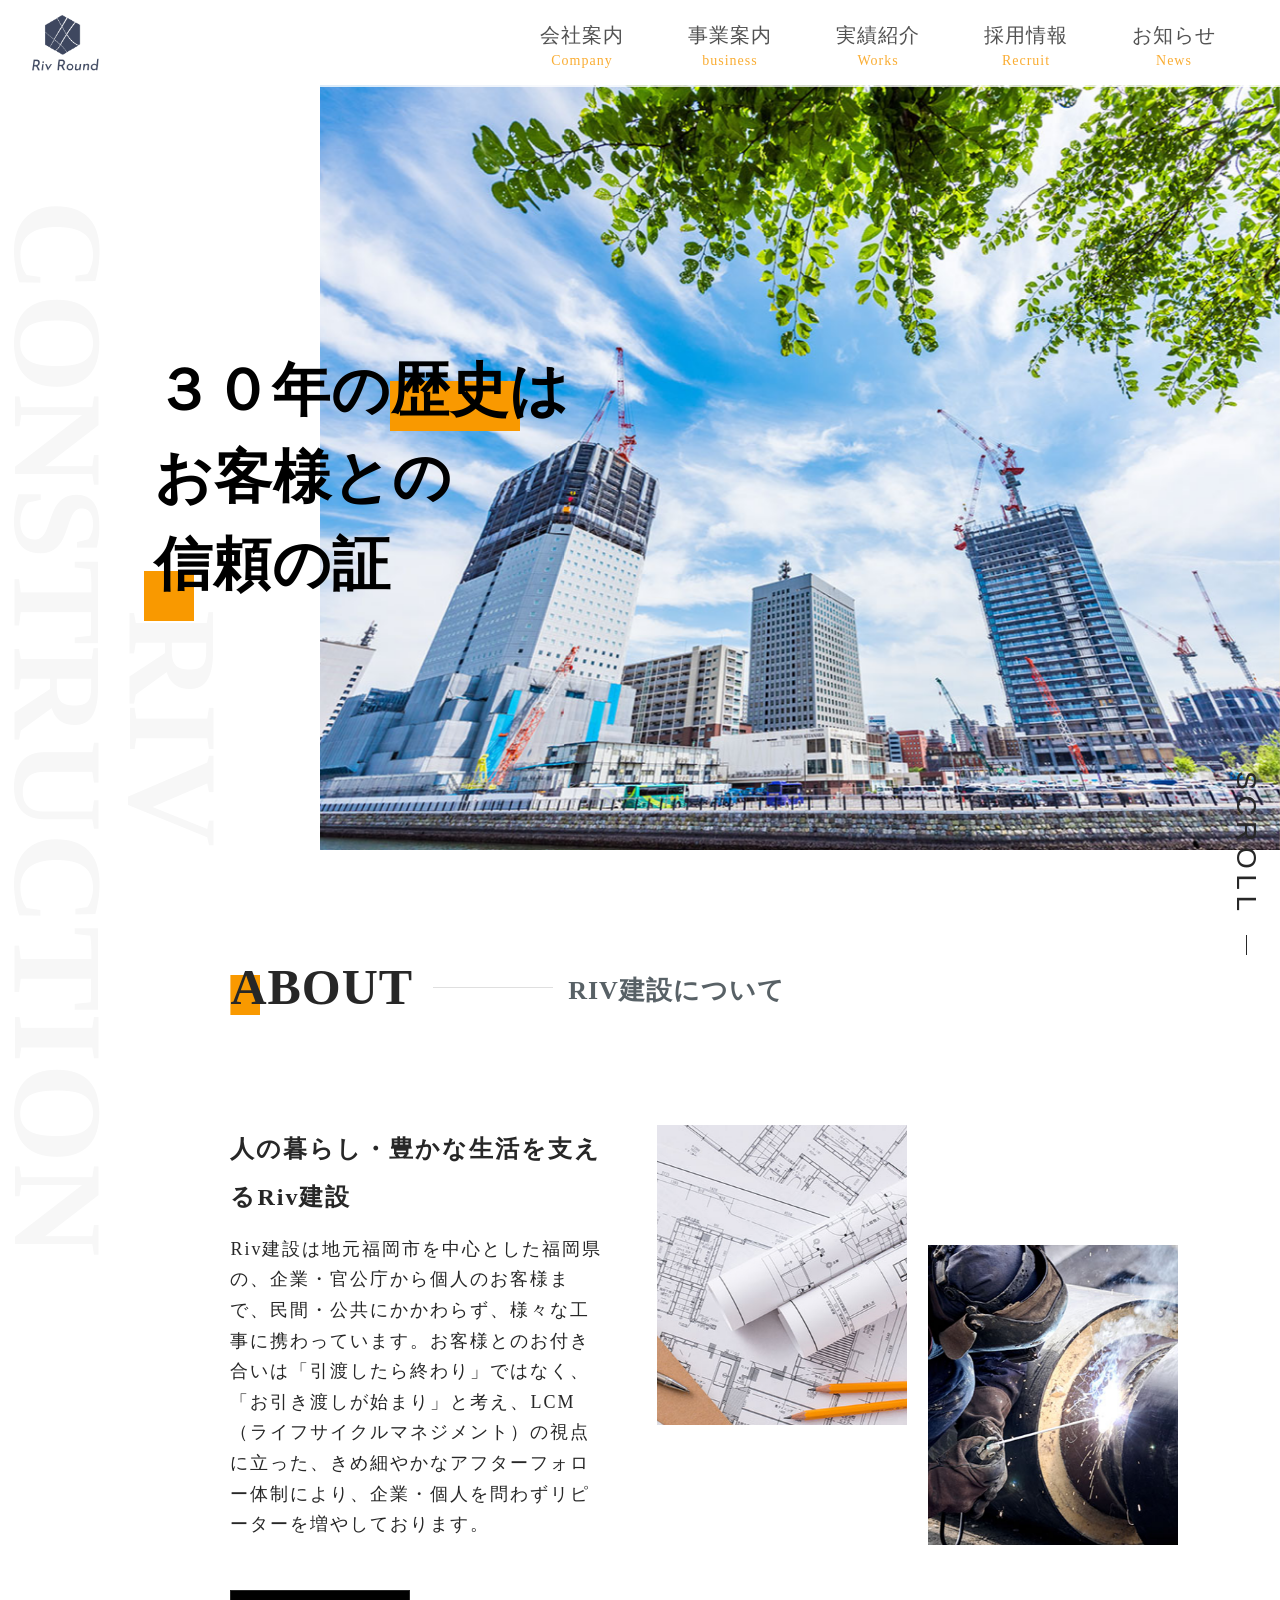
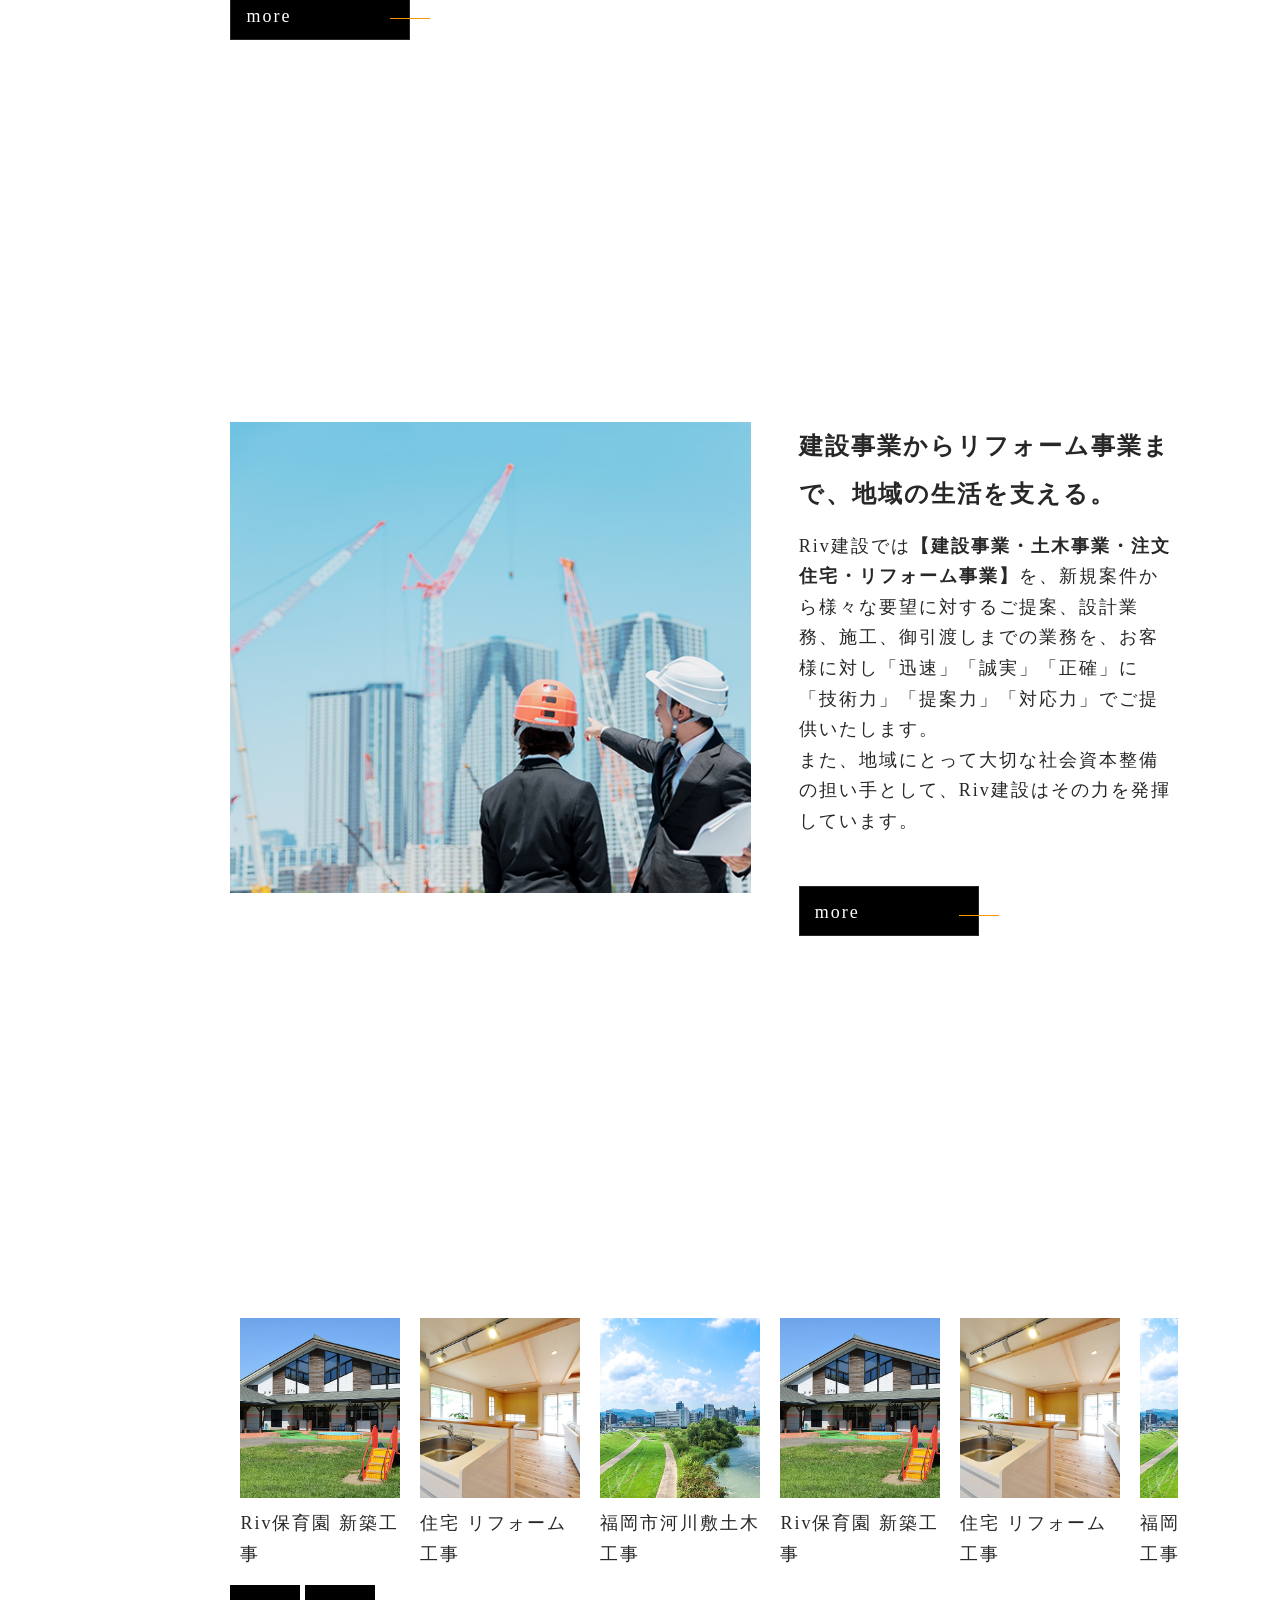
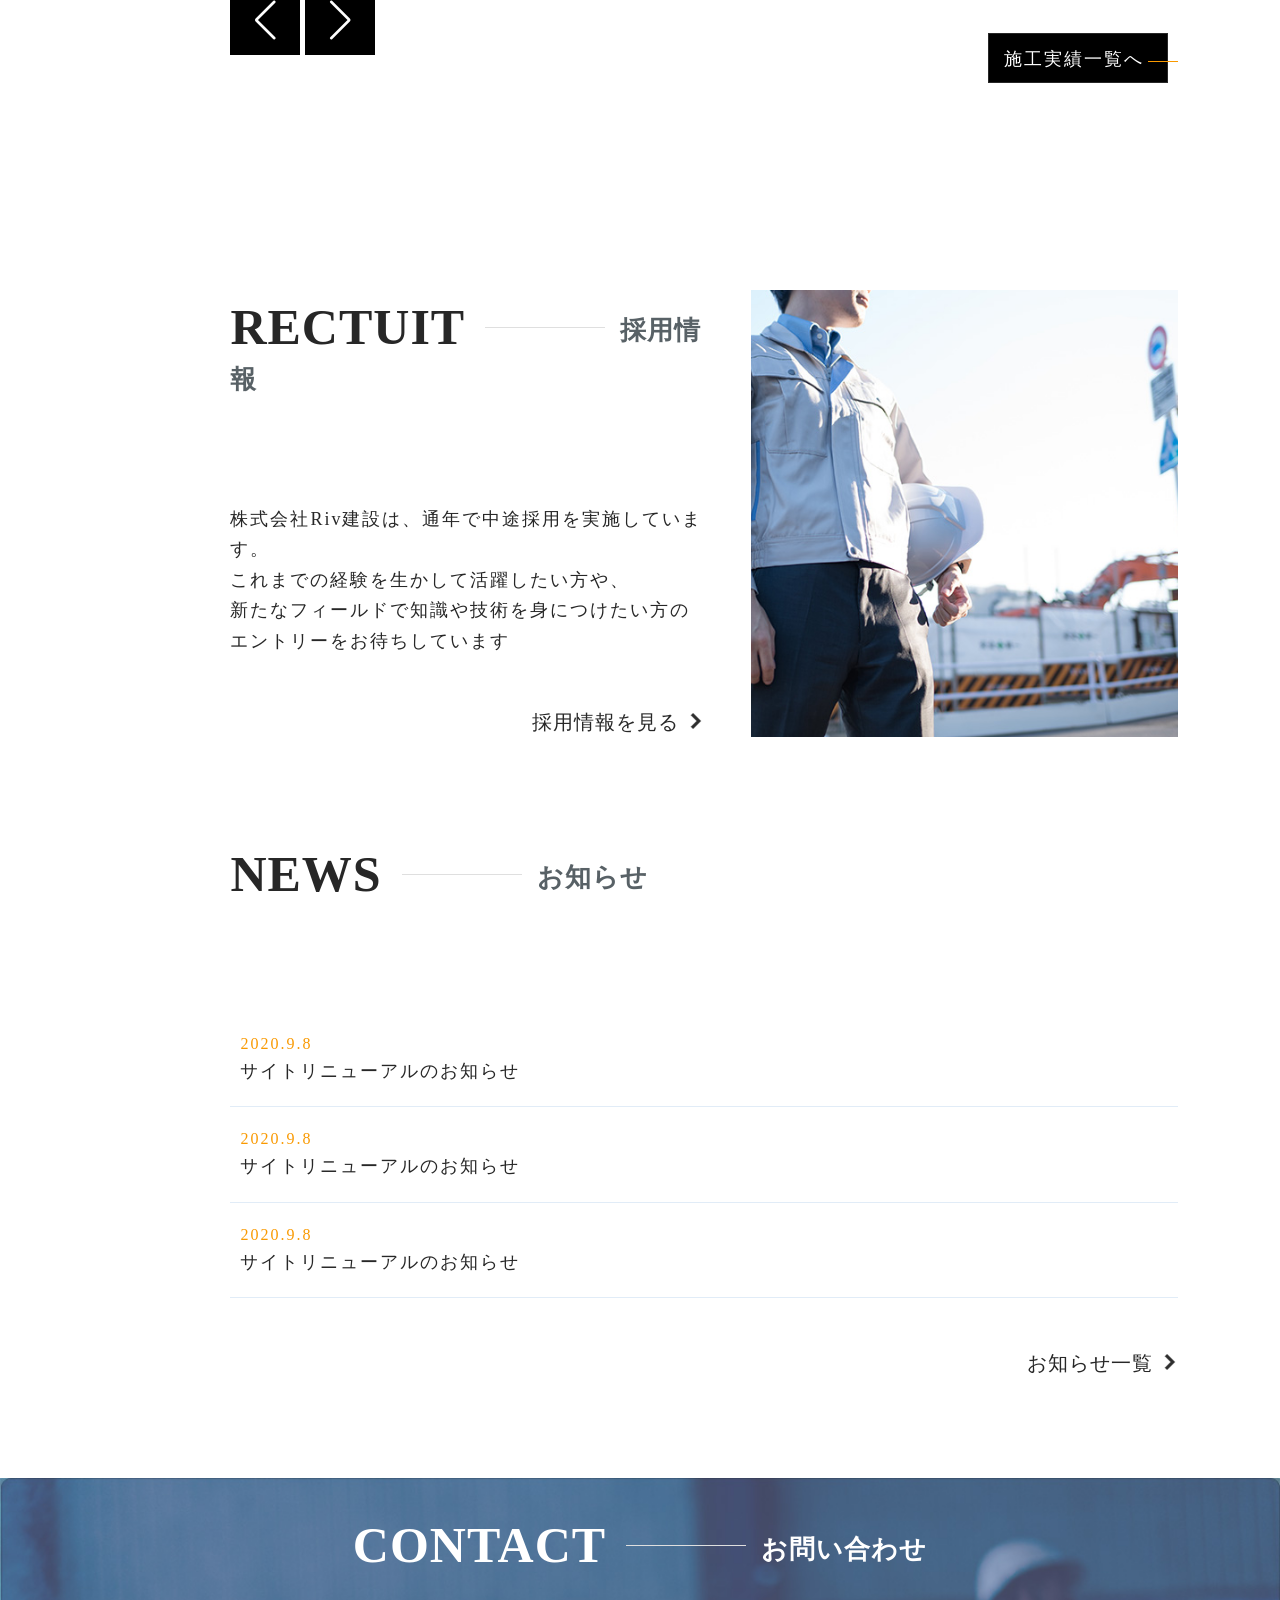
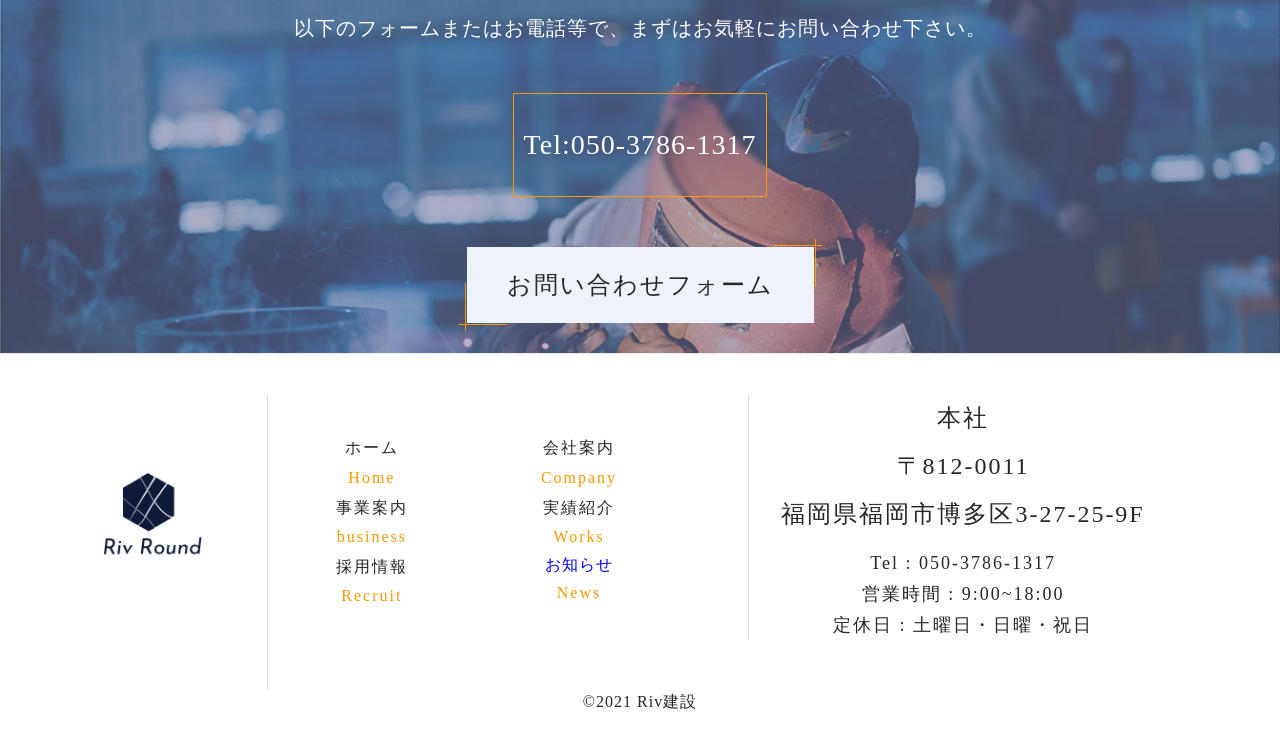
==== index.html @ b28f7945 "first commit" ====
<!DOCTYPE html>
<html lang="ja">

<head>
  <meta charset="UTF-8">
  <meta http-equiv="X-UA-Compatible" content="IE=edge">
  <meta name="viewport" content="width=device-width, initial-scale=1.0">
  <title>建設業テンプレート5 | ホーム</title>
  <link rel="stylesheet" href="styles/vendor/animsition.min.css">
  <link rel="stylesheet" href="/styles/vendor/logo-animation.min.css">
  <link rel="stylesheet" href="styles/vendor/bootstrap-reboot.css">
  <link rel="stylesheet" href="styles/vendor/swiper.min.css">
  <link rel="stylesheet" href="styles/style.css">

</head>

<body>
  <div class="superwrapper">
    <div class="svg-animation">
      <svg id="レイヤー_1" data-name="レイヤー 1" xmlns="http://www.w3.org/2000/svg" viewBox="0 0 380.06 99.83"
        width="380.05999755859375" height="99.83000183105469">
        <path class="cls-1 svg-elem-1"
          d="M146.45,384.68c4.32,1.33,8.57,2.9,12.75,4.65a65.91,65.91,0,0,1,8.17-7.14,44.33,44.33,0,0,1,7.92-4.7L158.75,368l-24,13.83A102.37,102.37,0,0,1,146.45,384.68Z"
          transform="translate(-115.52 -367.37)"></path>
        <path class="cls-1 svg-elem-2"
          d="M136.63,414.67q1.71.75,3.39,1.59c.3-.61.62-1.22.94-1.82a116.54,116.54,0,0,1,11.56-17.54c1.57-2,3.2-3.87,4.91-5.72a129.6,129.6,0,0,0-14.7-5.09,91.73,91.73,0,0,0-11.21-2.42L116,392.62v16.15A74.49,74.49,0,0,1,136.63,414.67Z"
          transform="translate(-115.52 -367.37)"></path>
        <path class="cls-1 svg-elem-3"
          d="M122.23,432a44.66,44.66,0,0,1,10.36,5.56c.27-1.47.59-2.93.95-4.38A77.21,77.21,0,0,1,139,418.39c-2-1-4.06-1.91-6.15-2.74A71,71,0,0,0,116,411.21v19.22A31,31,0,0,1,122.23,432Z"
          transform="translate(-115.52 -367.37)"></path>
        <path class="cls-1 svg-elem-4"
          d="M130.17,438.87a40.15,40.15,0,0,0-9.76-4.93,28.48,28.48,0,0,0-4.39-1.1V442l15.28,8.82a75.2,75.2,0,0,1,.84-10.5C131.49,439.79,130.84,439.32,130.17,438.87Z"
          transform="translate(-115.52 -367.37)"></path>
        <path class="cls-1 svg-elem-5"
          d="M173.07,395.9c2.05,1.08,4.08,2.21,6.1,3.37a66.2,66.2,0,0,1,10.93-10.63c.65-.49,1.32-1,2-1.43l-14.2-8.2a40,40,0,0,0-11,6.58,70.29,70.29,0,0,0-5.3,4.76C165.47,392.06,169.31,393.92,173.07,395.9Z"
          transform="translate(-115.52 -367.37)"></path>
        <path class="cls-1 svg-elem-6"
          d="M159.32,428.62c.46.36.91.73,1.36,1.1.73-1.73,1.51-3.44,2.32-5.13a127.84,127.84,0,0,1,11.62-19.45q1.45-2,3-4-4.41-2.53-9-4.83-4.38-2.2-8.9-4.15a98.28,98.28,0,0,0-7,8.26,114.24,114.24,0,0,0-10.66,16.91A111.56,111.56,0,0,1,159.32,428.62Z"
          transform="translate(-115.52 -367.37)"></path>
        <path class="cls-1 svg-elem-7"
          d="M144.81,455.43A38.22,38.22,0,0,0,134.31,442a70.31,70.31,0,0,0-.62,10.15l12.48,7.21A23.44,23.44,0,0,0,144.81,455.43Z"
          transform="translate(-115.52 -367.37)"></path>
        <path class="cls-1 svg-elem-8"
          d="M155.15,428.43a108,108,0,0,0-14.07-9,76,76,0,0,0-5.91,17.34c-.16.8-.31,1.61-.44,2.41a49,49,0,0,1,6.86,6.72c3.52,4.23,6.57,9.47,7.33,15l5.92,3.42c-.24-1.94-.39-3.9-.44-5.85a61.45,61.45,0,0,1,1.32-14.12,82,82,0,0,1,3.47-10.92c.18-.49.37-1,.55-1.45Q157.49,430.19,155.15,428.43Z"
          transform="translate(-115.52 -367.37)"></path>
        <path class="cls-1 svg-elem-9"
          d="M173.09,444.66a68.79,68.79,0,0,0-7.89-7.94c-1.15-1.05-2.33-2.07-3.52-3.07-.28.74-.54,1.48-.79,2.23-.62,1.86-1.4,3.65-1.95,5.53a51.23,51.23,0,0,0-1.42,6.36,58.27,58.27,0,0,0-.56,13.9c.11,1.41.29,2.82.53,4.22l1.26.74,21-12.12A81.62,81.62,0,0,0,173.09,444.66Z"
          transform="translate(-115.52 -367.37)"></path>
        <path class="cls-1 svg-elem-10"
          d="M194,411.72c-4.62-3.33-9.41-6.45-14.32-9.35-1.71,2.14-3.33,4.35-4.88,6.61-2.15,3.13-4.16,6.37-6,9.68-1.7,3-3.33,6.16-4.7,9.17-.53,1.15-1,2.31-1.51,3.47q3.54,3,6.89,6.13c1.42,1.35,2.89,2.68,4.17,4.16,1,1.13,1.89,2.31,2.77,3.52,1.92,2.63,3.71,5.38,5.37,8.21L201.48,442V417.38Q197.84,414.46,194,411.72Z"
          transform="translate(-115.52 -367.37)"></path>
        <path class="cls-1 svg-elem-11"
          d="M198.25,411.84c1.09.82,2.16,1.65,3.23,2.49V392.62l-7.06-4.08a43.45,43.45,0,0,0-5,3.7,70,70,0,0,0-8.17,8.26A185.87,185.87,0,0,1,198.25,411.84Z"
          transform="translate(-115.52 -367.37)"></path>
        <path class="cls-2 svg-elem-12"
          d="M251.48,419.25a13.64,13.64,0,0,1-6,5.1l8.7,17.46H247.4l-8.22-16a12.65,12.65,0,0,1-1.44.06h-6.36l-2,16h-5.82l5.34-43.38h11.52q6.24,0,10,3a10.18,10.18,0,0,1,3.78,8.46q0,.66-.12,2A17.25,17.25,0,0,1,251.48,419.25Zm-13.14,1a10.1,10.1,0,0,0,5.73-1.47,8.62,8.62,0,0,0,3.15-3.57,9.78,9.78,0,0,0,1-4.08,7.33,7.33,0,0,0-1.83-5q-1.83-2.1-5.61-2.1H234l-2,16.2Z"
          transform="translate(-115.52 -367.37)"></path>
        <path class="cls-2 svg-elem-13"
          d="M270.56,417l-3.06,24.84h-5.64L264.92,417Zm-4.17-10.59a3.38,3.38,0,0,1,2.49-1,3.63,3.63,0,0,1,2.25.75,2.45,2.45,0,0,1,1,2.07,3.25,3.25,0,0,1-1,2.43,3.48,3.48,0,0,1-2.52,1,3.75,3.75,0,0,1-2.25-.81,2.51,2.51,0,0,1-.93-2.07A3.23,3.23,0,0,1,266.39,406.38Z"
          transform="translate(-115.52 -367.37)"></path>
        <path class="cls-2 svg-elem-14" d="M303.74,417l-16.38,25.56h-.24L276.38,417H283l5.58,15.72L297.5,417Z"
          transform="translate(-115.52 -367.37)"></path>
        <path class="cls-2 svg-elem-15"
          d="M354.08,419.25a13.64,13.64,0,0,1-6,5.1l8.7,17.46H350l-8.22-16a12.65,12.65,0,0,1-1.44.06H334l-2,16h-5.82l5.34-43.38H343q6.24,0,10,3a10.18,10.18,0,0,1,3.78,8.46q0,.66-.12,2A17.25,17.25,0,0,1,354.08,419.25Zm-13.14,1a10.1,10.1,0,0,0,5.73-1.47,8.62,8.62,0,0,0,3.15-3.57,9.78,9.78,0,0,0,1-4.08,7.33,7.33,0,0,0-1.83-5q-1.83-2.1-5.61-2.1h-6.72l-2,16.2Z"
          transform="translate(-115.52 -367.37)"></path>
        <path class="cls-2 svg-elem-16"
          d="M370.7,441a12.08,12.08,0,0,1-5-4.2,11.41,11.41,0,0,1-1.92-6.63,15.76,15.76,0,0,1,1.5-6.63,12.79,12.79,0,0,1,4.74-5.4A14.56,14.56,0,0,1,378.2,416a14.4,14.4,0,0,1,6.42,1.47,12,12,0,0,1,4.83,4.26,11.49,11.49,0,0,1,1.83,6.45,16.07,16.07,0,0,1-1.41,6.39,13.17,13.17,0,0,1-4.62,5.55,13.92,13.92,0,0,1-8.25,2.28A14.9,14.9,0,0,1,370.7,441Zm11.19-4.68a8.5,8.5,0,0,0,2.79-3.51,10.86,10.86,0,0,0,.9-4.32,8,8,0,0,0-1.14-4.41,7,7,0,0,0-2.91-2.61,8.26,8.26,0,0,0-3.57-.84,7.66,7.66,0,0,0-4.71,1.41,8.69,8.69,0,0,0-2.82,3.54,10.77,10.77,0,0,0-.93,4.35,7.88,7.88,0,0,0,1.11,4.32,7.08,7.08,0,0,0,2.88,2.61,8.27,8.27,0,0,0,3.69.87A7.66,7.66,0,0,0,381.89,436.32Z"
          transform="translate(-115.52 -367.37)"></path>
        <path class="cls-2 svg-elem-17"
          d="M423.44,417l-3.06,24.84h-5.1l.24-4.62a12,12,0,0,1-4.41,4.05,12.34,12.34,0,0,1-6,1.53A7.34,7.34,0,0,1,400,441a6.05,6.05,0,0,1-1.95-4.71,5,5,0,0,1,.06-.9L400.28,417h5.64l-2,16.5a4.31,4.31,0,0,0,.81,3.24,4,4,0,0,0,3.15,1.26,7,7,0,0,0,3.9-1.23,9.76,9.76,0,0,0,3.09-3.39,12.42,12.42,0,0,0,1.53-4.8L417.8,417Z"
          transform="translate(-115.52 -367.37)"></path>
        <path class="cls-2 svg-elem-18"
          d="M453.89,417.81a6.06,6.06,0,0,1,2,4.74,5,5,0,0,1-.06.9l-2.22,18.36H448l2-16.44a3.82,3.82,0,0,0-4.26-4.56,7.55,7.55,0,0,0-5.73,2.64,11.63,11.63,0,0,0-2.91,6.72l-1.44,11.64H430.1l3-24.84h5l-.06,4.14a12.57,12.57,0,0,1,4.44-3.72,13,13,0,0,1,6-1.38A7.75,7.75,0,0,1,453.89,417.81Z"
          transform="translate(-115.52 -367.37)"></path>
        <path class="cls-2 svg-elem-19"
          d="M495,395.31l-5.76,46.5h-5.58l.42-3.72q-4.26,4.26-9.18,4.26a12.26,12.26,0,0,1-6.27-1.62,11.8,11.8,0,0,1-4.38-4.38,11.93,11.93,0,0,1-1.59-6.06,14.52,14.52,0,0,1,1.77-7A13.95,13.95,0,0,1,477,416a12.41,12.41,0,0,1,5.4,1.17,10.81,10.81,0,0,1,4,3.09l3.06-24.9Zm-9.48,31.38a6.71,6.71,0,0,0-2.58-4.53,8.48,8.48,0,0,0-5.46-1.77,8.9,8.9,0,0,0-6.48,2.52,8.74,8.74,0,0,0-2.58,6.54,7.88,7.88,0,0,0,2.28,5.82,8,8,0,0,0,5.94,2.28,8.3,8.3,0,0,0,5-1.68,9.45,9.45,0,0,0,3.3-4.44Z"
          transform="translate(-115.52 -367.37)"></path>
      </svg>
    </div>
    <!-- /.svg-animation -->
    <div class="pageBg">
      <span class="lines">
        <span class="line-t"></span>
        <span class="line-r"></span>
        <span class="line-l"></span>
        <span class="line-b"></span>
      </span>
      <span class="txt">Riv<br>Construction</span>
    </div>
    <!-- /.pageBg -->
    <header id="header" class="p-header">
      <div class="mobile-container">
        <div class=" logo__img">
          <a href="/">
            <div class="logo"></div>
          </a>
        </div>
        <div class="mobile-button">
          <button class="mobile-menu__btn">
            <span></span>
            <span></span>
            <span></span>
          </button>
        </div>
      </div>
      <!-- /.mobile-container -->
      <div class="pc-container">
        <div class=" logo__img">
          <a class="animsition-link" href="/">
            <div class="logo-pc logo"></div>
          </a>
        </div>
        <nav class="pc-nav">
          <ul class="pc-nav-list">
            <li class="pc-nav-item">
              <a class="pc-nav-link animsition-link" href="/company/company.html"><span>会社案内</span>
                <small>Company</small></a>
            </li>
            <li class="pc-nav-item">
              <a class="pc-nav-link animsition-link"
                href="/business/business.html"><span>事業案内</span><small>business</small></a>
            </li>
            <li class="pc-nav-item">
              <a class="pc-nav-link animsition-link" href="/works/works.html"><span>実績紹介</span><small>Works</small></a>
            </li>
            <li class="pc-nav-item">
              <a class="pc-nav-link animsition-link"
                href="/recruit/recruit.html"><span>採用情報</span><small>Recruit</small></a>
            </li>
            <li class="pc-nav-item">
              <a class="pc-nav-link animsition-link" href="/news/news.html"><span>お知らせ</span><small>News</small></a>
            </li>
          </ul>
        </nav>
      </div>
      <!-- /.pc-container -->
      <!-- <div class="reserve-btn-js">
        <div class="reserve-btn-js__inner">
          <div class="reserve-btn-js__01">
            <span>お</span>
            <span>問</span>
            <span>合</span>
            <span>せ</span>
          </div>
          <div class="reserve-btn-js__02 js-left">
            <div class="tel">
              <a href="tel:092-686-7954">電話で<br>お問い合わせ</a>
            </div>
            <div class="net">
              <a href="#">フォームで<br>お問い合わせ</a>
            </div>
          </div>
        </div>
      </div> -->
      <!-- /.reserve-btn -->
    </header>
    <!-- /.header -->
    <main id="main-contents">
      <section class="top-view">
        <div class="hero">
          <div class="swiper-container">
            <div class="swiper-wrapper">
              <div id="slider1" class="swiper-slide">
                <img class="hero-img view-sp" src="/images/home/top-view_4@sp.jpg" />
                <img class="hero-img view-pc" src="/images/home/top-view_4@pc.jpg" />
              </div>
              <div id="slider2" class="swiper-slide">
                <img class="hero-img view-sp" src="/images/home/top-view_5@sp.jpg" />
                <img class="hero-img view-pc" src="/images/home/top-view_5@pc.jpg" />
              </div>
              <div id="slider2" class="swiper-slide">
                <img class="hero-img view-sp" src="/images/home/top-view_2@sp.jpg" />
                <img class="hero-img view-pc" src="/images/home/top-view_2@pc.jpg" />
              </div>
            </div>
          </div>
          <div class="hero__text">
            <h2>３０年の歴史は<br>お客様との<br>信頼の証</h2>
          </div>
          <div class="scrolldown">
            <span>scroll</span>
          </div>
        </div>
      </section>
      <!-- /.top-view -->
      <section class="p-about">
        <div class="c-container">
          <h2 class="p-title clip-js left">
            <span class="en">about</span>
            <span class="ja">Riv建設について</span>
          </h2>
          <div class="p-about__container">
            <div class="p-about__img">
              <ul>
                <li><img class="parallax-img" src="/images/home/img_4.jpg" alt=""></li>
                <li><img class="parallax-img" src="/images/home/img_5.jpg" alt=""></li>
              </ul>
            </div>
            <div class="p-about__txt appear up">
              <div class="p-about__desc item">
                <h3 class="c-txt-md">人の暮らし・豊かな生活を支えるRiv建設</h3>
                <p class="c-txt-sm">
                  Riv建設は地元福岡市を中心とした福岡県の、企業・官公庁から個人のお客様まで、民間・公共にかかわらず、様々な工事に携わっています。お客様とのお付き合いは「引渡したら終わり」ではなく、「お引き渡しが始まり」と考え、LCM（ライフサイクルマネジメント）の視点に立った、きめ細やかなアフターフォロー体制により、企業・個人を問わずリピーターを増やしております。
                </p>
              </div>
              <div class="more-btn item">
                <a href="/about/about.html" class="more-btn__link slide-bg animsition-link">
                  <span class="c-txt-sm">more</span>
                  <span class="bg"></span></a>
              </div>
            </div>
          </div>
        </div>
      </section>
      <!-- /.p-about -->
      <section class="p-services">
        <div class="c-container">
          <h2 class="p-title clip-js left">
            <span class="en">services</span>
            <span class="ja">事業案内</span>
          </h2>
          <div class="p-services__wrap">
            <div class="p-services__img cover-slide">
              <img class="img-zoom" src="/images/home/img_1.jpg" alt="">
            </div>
            <div class="p-services__txt appear up">
              <div class="p-services__desc item">
                <h3 class="c-txt-md">建設事業からリフォーム事業まで、地域の生活を支える。</h3>
                <p class="c-txt-sm">
                  Riv建設では<strong>【建設事業・土木事業・注文住宅・リフォーム事業】</strong>を、新規案件から様々な要望に対するご提案、設計業務、施工、御引渡しまでの業務を、お客様に対し「迅速」「誠実」「正確」に「技術力」「提案力」「対応力」でご提供いたします。<br>
                  また、地域にとって大切な社会資本整備の担い手として、Riv建設はその力を発揮しています。
                </p>
              </div>
              <div class="more-btn">
                <a href="/business/business.html" class="more-btn__link slide-bg animsition-link">
                  <span class="c-txt-sm">more</span>
                  <span class="bg"></span></a>
              </div>
            </div>
          </div>
        </div>
      </section>
      <!-- /.p-services -->
      <section class="p-works">
        <div class="c-container">
          <h2 class="p-title clip-js left">
            <span class="en">works</span>
            <span class="ja">施工実績</span>
          </h2>
          <div class="hero">
            <div class="swiper-container2">
              <div class="swiper-wrapper">
                <div id="slider1" class="swiper-slide">
                  <img class="works-img" src="/images/home/nursery_2.jpg" />
                  <p class="c-txt-sm">Riv保育園 新築工事</p>
                </div>
                <div id="slider2" class="swiper-slide">
                  <img class="works-img" src="/images/home/remodeling_3.jpg" />
                  <p class="c-txt-sm">住宅 リフォーム工事</p>
                </div>
                <div id="slider2" class="swiper-slide">
                  <img class="works-img" src="/images/home/riverbed_2.jpg" />
                  <p class="c-txt-sm">福岡市河川敷土木工事</p>
                </div>
                <div id="slider1" class="swiper-slide">
                  <img class="works-img" src="/images/home/nursery_2.jpg" />
                  <p class="c-txt-sm">Riv保育園 新築工事</p>
                </div>
                <div id="slider2" class="swiper-slide">
                  <img class="works-img" src="/images/home/remodeling_3.jpg" />
                  <p class="c-txt-sm">住宅 リフォーム工事</p>
                </div>
                <div id="slider2" class="swiper-slide">
                  <img class="works-img" src="/images/home/riverbed_2.jpg" />
                  <p class="c-txt-sm">福岡市河川敷土木工事</p>
                </div>
              </div>
              <!-- If we need pagination -->
              <div class="swiper-button-prev"></div>
              <div class="swiper-button-next"></div>
            </div>
            <div class="more-btn">
              <a href="/works/works.html" class="more-btn__link slide-bg animsition-link">
                <span class="c-txt-sm">施工実績一覧へ</span>
                <span class="bg"></span></a>
            </div>
          </div>
        </div>
      </section>
      <!-- /.p-works -->
      <section class="p-recruit">
        <div class="c-container appear up">
          <div class="p-recruit__wrap">
            <div class="p-recruit__txt">
              <h2 class="p-title clip-js left">
                <span class="en">rectuit</span>
                <span class="ja">採用情報</span>
              </h2>
              <div class="p-recruit__desc item">
                <p class="c-txt-sm">
                  株式会社Riv建設は、通年で中途採用を実施しています。<br>これまでの経験を生かして活躍したい方や、<br>新たなフィールドで知識や技術を身につけたい方のエントリーをお待ちしています
                </p>
              </div>
              <div class="readmore item">
                <a class="animsition-link" href="/recruit/recruit.html">
                  <span>採用情報を見る</span></a>
              </div>
            </div>
            <div class="p-recruit__img cover-slide">
              <img class="img-zoom" src="/images/home/img_2.jpg" alt="">
            </div>
          </div>
        </div>
      </section>
      <!-- /.p-recruit -->
      <section class="p-news">
        <div class="c-container appear up">
          <h2 class="p-title clip-js left">
            <span class="en">news</span>
            <span class="ja">お知らせ</span>
          </h2>
          <ul class="p-news__list item">
            <li class="p-news__item">
              <a class="animsition-link" href="/news/news-single.html">
                <span class="p-news__date">2020.9.8</span>
                <p class="p-news__content">サイトリニューアルのお知らせ</p>
              </a>
            </li>
            <li class="p-news__item">
              <a class="animsition-link" href="/news/news-single.html">
                <span class="p-news__date">2020.9.8</span>
                <p class="p-news__content">サイトリニューアルのお知らせ</p>
              </a>
            </li>
            <li class="p-news__item">
              <a class="animsition-link" href="/news/news-single.html">
                <span class="p-news__date">2020.9.8</span>
                <p class="p-news__content">サイトリニューアルのお知らせ</p>
              </a>
            </li>
          </ul>
          <div class="readmore item">
            <a class="animsition-link" href="/news/news.html">
              <span>お知らせ一覧</span></a>
          </div>
        </div>
      </section>
      <!-- /.p-news -->
      <section class="p-contact">
        <div class="p-contact__wrap appear up">
          <h2 class="p-title clip-js left">
            <span class="en">CONTACT</span>
            <span class="ja">お問い合わせ</span>
          </h2>
          <div class="p-contact__desc item">
            以下のフォームまたはお電話等で、<br>まずはお気軽にお問い合わせ下さい。
          </div>
          <div class="p-contact__tel item">
            <a href="tel:050-3786-1317">Tel:050-3786-1317</a>
          </div>
          <div class="p-contact__form item">
            <a class="link-btn" href="/contact/contact.html">
              <span class="c-txt-md">お問い合わせフォーム</span></a>
          </div>
        </div>
      </section>
      <!-- /.p-contact -->
    </main>
    <!-- /#main-contents -->
    <footer class="p-footer">
      <div class="c-container">
        <div class="p-footer__wrap">
          <div class="p-footer__logo">
            <img src="/images/common/riv_logo_02.png" alt="">
          </div>
          <div class="p-footer__nav">
            <ul>
              <li>
                <a class="animsition-link" href="/"><span class="c-txt-sm">ホーム</span>
                  <span class="c-txt-xs">Home</span></a>
              </li>
              <li>
                <a class="animsition-link" href="/company/company.html"><span class="c-txt-sm">会社案内</span>
                  <span class="c-txt-xs">Company</span></a>
              </li>
              <li>
                <a class="animsition-link" href="/business/business.html"><span class="c-txt-sm">事業案内</span>
                  <span class="c-txt-xs">business</span></a>
              </li>
              <li>
                <a class="animsition-link" href="/works/works.html"><span class="c-txt-sm">実績紹介</span>
                  <span class="c-txt-xs">Works</span></a>
              </li>
              <li>
                <a class="animsition-link" href="/recruit/recruit.html"><span class="c-txt-sm">採用情報</span>
                  <span class="c-txt-xs">Recruit</span></a>
              </li>
              <li>
                <a href="/news/news.html"><span class="animsition-link ac-txt-sm">お知らせ</span>
                  <span class="c-txt-xs">News</span></a>
              </li>
            </ul>
          </div>
          <div class="p-footer__address">
            <div class="address">
              <p class="c-txt-md">本社</p>
              <span class="c-txt-md">〒812-0011<br>福岡県福岡市博多区3-27-25-9F</span>
            </div>
            <div class="info">
              <a href="tel:050-3786-1317"><span class="c-txt-sm">Tel : 050-3786-1317</span></a>
            </div>
            <div class="info"><span class="c-txt-sm">営業時間 : 9:00~18:00</span>
            </div>
            <div class="info"><span class="c-txt-sm">定休日 : 土曜日・日曜・祝日</span>
            </div>
          </div>
        </div>
        <div class="copyright">&copy;2021 Riv建設</div>
      </div>
    </footer>
    <!-- /.footer -->
    <div class="mobile-menu">
      <nav class="mobile-menu__nav">
        <ul class="mobile-menu__list">
          <li class="mobile-menu__item"><a class="animsition-link" href="/">ホーム</a></li>
          <li class="mobile-menu__item"><a class="animsition-link" href="/company/company.html">会社案内</a></li>
          <li class="mobile-menu__item"><a class="animsition-link" href="/business/business.html">事業案内</a></li>
          <li class="mobile-menu__item"><a class="animsition-link" href="/works/works.html">実績紹介</a></li>
          <li class="mobile-menu__item"><a class="animsition-link" href="/news/news.html">お知らせ</a></li>
          <li class="mobile-menu__item"><a class="animsition-link" href="/recruit/recruit.html">採用情報</a></li>
        </ul>
        <div class="contact-btn">
          <ul class="contact-btn-list">
            <li class="contact-btn-item">
              <a href="tel:05031599527">
                <span class="tel">お問い合わせ</span>
              </a>
            </li>
            <li class="contact-btn-item">
              <a href="mailto:info@riv-round.com">
                <span class="mail">お問い合わせ</span>
              </a>
            </li>
            <li class="contact-btn-item">
              <a href="https://www.instagram.com/?hl=ja" target="_blank">
                <span class="insta">インスタグラム</span>
              </a>
            </li>
        </div>
        </ul>
      </nav>
    </div>
    <!-- /.mobile-menu -->
  </div>
  <script src="https://code.jquery.com/jquery-3.6.0.min.js"
    integrity="sha256-/xUj+3OJU5yExlq6GSYGSHk7tPXikynS7ogEvDej/m4=" crossorigin="anonymous"></script>
  <!-- <script src="/scripts/vensdor/pace.js"></script> -->
  <script src="/scripts/vendor/animsition.min.js"></script>
  <script src="/scripts/libs/page.js"></script>
  <script src="/scripts/vendor/swiper.min.js"></script>
  <script src="/scripts/libs/hero-slider.js"></script>
  <script src="/scripts/vendor/simpleParallax.min.js"></script>
  <script src="/scripts/libs/parallax.js"></script>
  <script src="/scripts/libs/text-animation.js"></script>
  <script src="/scripts/libs/mobile-menu.js"></script>
  <script src="/scripts/libs/scroll.js"></script>
  <script src="/scripts/main.js"></script>
</body>

</html>
---- styles/vendor/logo-animation.min.css ----
/***************************************************
 * Generated by SVG Artista on 7/12/2021, 10:48:00 AM
 * MIT license (https://opensource.org/licenses/MIT)
 * W. https://svgartista.net
 **************************************************/

 @-webkit-keyframes animate-svg-stroke-1{0%{stroke-dashoffset:94.48355102539062px;stroke-dasharray:94.48355102539062px}100%{stroke-dashoffset:0;stroke-dasharray:94.48355102539062px}}@keyframes animate-svg-stroke-1{0%{stroke-dashoffset:94.48355102539062px;stroke-dasharray:94.48355102539062px}100%{stroke-dashoffset:0;stroke-dasharray:94.48355102539062px}}@-webkit-keyframes animate-svg-fill-1{0%{fill:transparent}100%{fill:rgb(45,41,67)}}@keyframes animate-svg-fill-1{0%{fill:transparent}100%{fill:rgb(45,41,67)}}.svg-elem-1{-webkit-animation:animate-svg-stroke-1 0.7s ease-out 0s both,animate-svg-fill-1 0.7s cubic-bezier(0.47,0,0.745,0.715) 0.8s both;animation:animate-svg-stroke-1 0.7s ease-out 0s both,animate-svg-fill-1 0.7s cubic-bezier(0.47,0,0.745,0.715) 0.8s both}@-webkit-keyframes animate-svg-stroke-2{0%{stroke-dashoffset:119.00822448730469px;stroke-dasharray:119.00822448730469px}100%{stroke-dashoffset:0;stroke-dasharray:119.00822448730469px}}@keyframes animate-svg-stroke-2{0%{stroke-dashoffset:119.00822448730469px;stroke-dasharray:119.00822448730469px}100%{stroke-dashoffset:0;stroke-dasharray:119.00822448730469px}}@-webkit-keyframes animate-svg-fill-2{0%{fill:transparent}100%{fill:rgb(45,41,67)}}@keyframes animate-svg-fill-2{0%{fill:transparent}100%{fill:rgb(45,41,67)}}.svg-elem-2{-webkit-animation:animate-svg-stroke-2 0.7s ease-out 0.12s both,animate-svg-fill-2 0.7s cubic-bezier(0.47,0,0.745,0.715) 0.9s both;animation:animate-svg-stroke-2 0.7s ease-out 0.12s both,animate-svg-fill-2 0.7s cubic-bezier(0.47,0,0.745,0.715) 0.9s both}@-webkit-keyframes animate-svg-stroke-3{0%{stroke-dashoffset:83.92809295654297px;stroke-dasharray:83.92809295654297px}100%{stroke-dashoffset:0;stroke-dasharray:83.92809295654297px}}@keyframes animate-svg-stroke-3{0%{stroke-dashoffset:83.92809295654297px;stroke-dasharray:83.92809295654297px}100%{stroke-dashoffset:0;stroke-dasharray:83.92809295654297px}}@-webkit-keyframes animate-svg-fill-3{0%{fill:transparent}100%{fill:rgb(45,41,67)}}@keyframes animate-svg-fill-3{0%{fill:transparent}100%{fill:rgb(45,41,67)}}.svg-elem-3{-webkit-animation:animate-svg-stroke-3 0.7s ease-out 0.24s both,animate-svg-fill-3 0.7s cubic-bezier(0.47,0,0.745,0.715) 1s both;animation:animate-svg-stroke-3 0.7s ease-out 0.24s both,animate-svg-fill-3 0.7s cubic-bezier(0.47,0,0.745,0.715) 1s both}@-webkit-keyframes animate-svg-stroke-4{0%{stroke-dashoffset:57.29118347167969px;stroke-dasharray:57.29118347167969px}100%{stroke-dashoffset:0;stroke-dasharray:57.29118347167969px}}@keyframes animate-svg-stroke-4{0%{stroke-dashoffset:57.29118347167969px;stroke-dasharray:57.29118347167969px}100%{stroke-dashoffset:0;stroke-dasharray:57.29118347167969px}}@-webkit-keyframes animate-svg-fill-4{0%{fill:transparent}100%{fill:rgb(45,41,67)}}@keyframes animate-svg-fill-4{0%{fill:transparent}100%{fill:rgb(45,41,67)}}.svg-elem-4{-webkit-animation:animate-svg-stroke-4 0.7s ease-out 0.36s both,animate-svg-fill-4 0.7s cubic-bezier(0.47,0,0.745,0.715) 1.1s both;animation:animate-svg-stroke-4 0.7s ease-out 0.36s both,animate-svg-fill-4 0.7s cubic-bezier(0.47,0,0.745,0.715) 1.1s both}@-webkit-keyframes animate-svg-stroke-5{0%{stroke-dashoffset:75.85174560546875px;stroke-dasharray:75.85174560546875px}100%{stroke-dashoffset:0;stroke-dasharray:75.85174560546875px}}@keyframes animate-svg-stroke-5{0%{stroke-dashoffset:75.85174560546875px;stroke-dasharray:75.85174560546875px}100%{stroke-dashoffset:0;stroke-dasharray:75.85174560546875px}}@-webkit-keyframes animate-svg-fill-5{0%{fill:transparent}100%{fill:rgb(45,41,67)}}@keyframes animate-svg-fill-5{0%{fill:transparent}100%{fill:rgb(45,41,67)}}.svg-elem-5{-webkit-animation:animate-svg-stroke-5 0.7s ease-out 0.48s both,animate-svg-fill-5 0.7s cubic-bezier(0.47,0,0.745,0.715) 1.2000000000000002s both;animation:animate-svg-stroke-5 0.7s ease-out 0.48s both,animate-svg-fill-5 0.7s cubic-bezier(0.47,0,0.745,0.715) 1.2000000000000002s both}@-webkit-keyframes animate-svg-stroke-6{0%{stroke-dashoffset:108.60557556152344px;stroke-dasharray:108.60557556152344px}100%{stroke-dashoffset:0;stroke-dasharray:108.60557556152344px}}@keyframes animate-svg-stroke-6{0%{stroke-dashoffset:108.60557556152344px;stroke-dasharray:108.60557556152344px}100%{stroke-dashoffset:0;stroke-dasharray:108.60557556152344px}}@-webkit-keyframes animate-svg-fill-6{0%{fill:transparent}100%{fill:rgb(45,41,67)}}@keyframes animate-svg-fill-6{0%{fill:transparent}100%{fill:rgb(45,41,67)}}.svg-elem-6{-webkit-animation:animate-svg-stroke-6 0.7s ease-out 0.6s both,animate-svg-fill-6 0.7s cubic-bezier(0.47,0,0.745,0.715) 1.3s both;animation:animate-svg-stroke-6 0.7s ease-out 0.6s both,animate-svg-fill-6 0.7s cubic-bezier(0.47,0,0.745,0.715) 1.3s both}@-webkit-keyframes animate-svg-stroke-7{0%{stroke-dashoffset:47.9470329284668px;stroke-dasharray:47.9470329284668px}100%{stroke-dashoffset:0;stroke-dasharray:47.9470329284668px}}@keyframes animate-svg-stroke-7{0%{stroke-dashoffset:47.9470329284668px;stroke-dasharray:47.9470329284668px}100%{stroke-dashoffset:0;stroke-dasharray:47.9470329284668px}}@-webkit-keyframes animate-svg-fill-7{0%{fill:transparent}100%{fill:rgb(45,41,67)}}@keyframes animate-svg-fill-7{0%{fill:transparent}100%{fill:rgb(45,41,67)}}.svg-elem-7{-webkit-animation:animate-svg-stroke-7 0.7s ease-out 0.72s both,animate-svg-fill-7 0.7s cubic-bezier(0.47,0,0.745,0.715) 1.4000000000000001s both;animation:animate-svg-stroke-7 0.7s ease-out 0.72s both,animate-svg-fill-7 0.7s cubic-bezier(0.47,0,0.745,0.715) 1.4000000000000001s both}@-webkit-keyframes animate-svg-stroke-8{0%{stroke-dashoffset:111.79973602294922px;stroke-dasharray:111.79973602294922px}100%{stroke-dashoffset:0;stroke-dasharray:111.79973602294922px}}@keyframes animate-svg-stroke-8{0%{stroke-dashoffset:111.79973602294922px;stroke-dasharray:111.79973602294922px}100%{stroke-dashoffset:0;stroke-dasharray:111.79973602294922px}}@-webkit-keyframes animate-svg-fill-8{0%{fill:transparent}100%{fill:rgb(45,41,67)}}@keyframes animate-svg-fill-8{0%{fill:transparent}100%{fill:rgb(45,41,67)}}.svg-elem-8{-webkit-animation:animate-svg-stroke-8 0.7s ease-out 0.84s both,animate-svg-fill-8 0.7s cubic-bezier(0.47,0,0.745,0.715) 1.5s both;animation:animate-svg-stroke-8 0.7s ease-out 0.84s both,animate-svg-fill-8 0.7s cubic-bezier(0.47,0,0.745,0.715) 1.5s both}@-webkit-keyframes animate-svg-stroke-9{0%{stroke-dashoffset:88.43653106689453px;stroke-dasharray:88.43653106689453px}100%{stroke-dashoffset:0;stroke-dasharray:88.43653106689453px}}@keyframes animate-svg-stroke-9{0%{stroke-dashoffset:88.43653106689453px;stroke-dasharray:88.43653106689453px}100%{stroke-dashoffset:0;stroke-dasharray:88.43653106689453px}}@-webkit-keyframes animate-svg-fill-9{0%{fill:transparent}100%{fill:rgb(45,41,67)}}@keyframes animate-svg-fill-9{0%{fill:transparent}100%{fill:rgb(45,41,67)}}.svg-elem-9{-webkit-animation:animate-svg-stroke-9 0.7s ease-out 0.96s both,animate-svg-fill-9 0.7s cubic-bezier(0.47,0,0.745,0.715) 1.6s both;animation:animate-svg-stroke-9 0.7s ease-out 0.96s both,animate-svg-fill-9 0.7s cubic-bezier(0.47,0,0.745,0.715) 1.6s both}@-webkit-keyframes animate-svg-stroke-10{0%{stroke-dashoffset:138.93585205078125px;stroke-dasharray:138.93585205078125px}100%{stroke-dashoffset:0;stroke-dasharray:138.93585205078125px}}@keyframes animate-svg-stroke-10{0%{stroke-dashoffset:138.93585205078125px;stroke-dasharray:138.93585205078125px}100%{stroke-dashoffset:0;stroke-dasharray:138.93585205078125px}}@-webkit-keyframes animate-svg-fill-10{0%{fill:transparent}100%{fill:rgb(45,41,67)}}@keyframes animate-svg-fill-10{0%{fill:transparent}100%{fill:rgb(45,41,67)}}.svg-elem-10{-webkit-animation:animate-svg-stroke-10 0.7s ease-out 1.08s both,animate-svg-fill-10 0.7s cubic-bezier(0.47,0,0.745,0.715) 1.7000000000000002s both;animation:animate-svg-stroke-10 0.7s ease-out 1.08s both,animate-svg-fill-10 0.7s cubic-bezier(0.47,0,0.745,0.715) 1.7000000000000002s both}@-webkit-keyframes animate-svg-stroke-11{0%{stroke-dashoffset:74.24478912353516px;stroke-dasharray:74.24478912353516px}100%{stroke-dashoffset:0;stroke-dasharray:74.24478912353516px}}@keyframes animate-svg-stroke-11{0%{stroke-dashoffset:74.24478912353516px;stroke-dasharray:74.24478912353516px}100%{stroke-dashoffset:0;stroke-dasharray:74.24478912353516px}}@-webkit-keyframes animate-svg-fill-11{0%{fill:transparent}100%{fill:rgb(45,41,67)}}@keyframes animate-svg-fill-11{0%{fill:transparent}100%{fill:rgb(45,41,67)}}.svg-elem-11{-webkit-animation:animate-svg-stroke-11 0.7s ease-out 1.2s both,animate-svg-fill-11 0.7s cubic-bezier(0.47,0,0.745,0.715) 1.8s both;animation:animate-svg-stroke-11 0.7s ease-out 1.2s both,animate-svg-fill-11 0.7s cubic-bezier(0.47,0,0.745,0.715) 1.8s both}@-webkit-keyframes animate-svg-stroke-12{0%{stroke-dashoffset:225.4591064453125px;stroke-dasharray:225.4591064453125px}100%{stroke-dashoffset:0;stroke-dasharray:225.4591064453125px}}@keyframes animate-svg-stroke-12{0%{stroke-dashoffset:225.4591064453125px;stroke-dasharray:225.4591064453125px}100%{stroke-dashoffset:0;stroke-dasharray:225.4591064453125px}}@-webkit-keyframes animate-svg-fill-12{0%{fill:transparent}100%{fill:rgb(35,35,57)}}@keyframes animate-svg-fill-12{0%{fill:transparent}100%{fill:rgb(35,35,57)}}.svg-elem-12{-webkit-animation:animate-svg-stroke-12 0.7s ease-out 1.3199999999999998s both,animate-svg-fill-12 0.7s cubic-bezier(0.47,0,0.745,0.715) 1.9000000000000001s both;animation:animate-svg-stroke-12 0.7s ease-out 1.3199999999999998s both,animate-svg-fill-12 0.7s cubic-bezier(0.47,0,0.745,0.715) 1.9000000000000001s both}@-webkit-keyframes animate-svg-stroke-13{0%{stroke-dashoffset:83.87191772460938px;stroke-dasharray:83.87191772460938px}100%{stroke-dashoffset:0;stroke-dasharray:83.87191772460938px}}@keyframes animate-svg-stroke-13{0%{stroke-dashoffset:83.87191772460938px;stroke-dasharray:83.87191772460938px}100%{stroke-dashoffset:0;stroke-dasharray:83.87191772460938px}}@-webkit-keyframes animate-svg-fill-13{0%{fill:transparent}100%{fill:rgb(35,35,57)}}@keyframes animate-svg-fill-13{0%{fill:transparent}100%{fill:rgb(35,35,57)}}.svg-elem-13{-webkit-animation:animate-svg-stroke-13 0.7s ease-out 1.44s both,animate-svg-fill-13 0.7s cubic-bezier(0.47,0,0.745,0.715) 2s both;animation:animate-svg-stroke-13 0.7s ease-out 1.44s both,animate-svg-fill-13 0.7s cubic-bezier(0.47,0,0.745,0.715) 2s both}@-webkit-keyframes animate-svg-stroke-14{0%{stroke-dashoffset:107.93827056884766px;stroke-dasharray:107.93827056884766px}100%{stroke-dashoffset:0;stroke-dasharray:107.93827056884766px}}@keyframes animate-svg-stroke-14{0%{stroke-dashoffset:107.93827056884766px;stroke-dasharray:107.93827056884766px}100%{stroke-dashoffset:0;stroke-dasharray:107.93827056884766px}}@-webkit-keyframes animate-svg-fill-14{0%{fill:transparent}100%{fill:rgb(35,35,57)}}@keyframes animate-svg-fill-14{0%{fill:transparent}100%{fill:rgb(35,35,57)}}.svg-elem-14{-webkit-animation:animate-svg-stroke-14 0.7s ease-out 1.56s both,animate-svg-fill-14 0.7s cubic-bezier(0.47,0,0.745,0.715) 2.1s both;animation:animate-svg-stroke-14 0.7s ease-out 1.56s both,animate-svg-fill-14 0.7s cubic-bezier(0.47,0,0.745,0.715) 2.1s both}@-webkit-keyframes animate-svg-stroke-15{0%{stroke-dashoffset:225.2722930908203px;stroke-dasharray:225.2722930908203px}100%{stroke-dashoffset:0;stroke-dasharray:225.2722930908203px}}@keyframes animate-svg-stroke-15{0%{stroke-dashoffset:225.2722930908203px;stroke-dasharray:225.2722930908203px}100%{stroke-dashoffset:0;stroke-dasharray:225.2722930908203px}}@-webkit-keyframes animate-svg-fill-15{0%{fill:transparent}100%{fill:rgb(35,35,57)}}@keyframes animate-svg-fill-15{0%{fill:transparent}100%{fill:rgb(35,35,57)}}.svg-elem-15{-webkit-animation:animate-svg-stroke-15 0.7s ease-out 1.68s both,animate-svg-fill-15 0.7s cubic-bezier(0.47,0,0.745,0.715) 2.2s both;animation:animate-svg-stroke-15 0.7s ease-out 1.68s both,animate-svg-fill-15 0.7s cubic-bezier(0.47,0,0.745,0.715) 2.2s both}@-webkit-keyframes animate-svg-stroke-16{0%{stroke-dashoffset:140.0313720703125px;stroke-dasharray:140.0313720703125px}100%{stroke-dashoffset:0;stroke-dasharray:140.0313720703125px}}@keyframes animate-svg-stroke-16{0%{stroke-dashoffset:140.0313720703125px;stroke-dasharray:140.0313720703125px}100%{stroke-dashoffset:0;stroke-dasharray:140.0313720703125px}}@-webkit-keyframes animate-svg-fill-16{0%{fill:transparent}100%{fill:rgb(35,35,57)}}@keyframes animate-svg-fill-16{0%{fill:transparent}100%{fill:rgb(35,35,57)}}.svg-elem-16{-webkit-animation:animate-svg-stroke-16 0.7s ease-out 1.7999999999999998s both,animate-svg-fill-16 0.7s cubic-bezier(0.47,0,0.745,0.715) 2.3s both;animation:animate-svg-stroke-16 0.7s ease-out 1.7999999999999998s both,animate-svg-fill-16 0.7s cubic-bezier(0.47,0,0.745,0.715) 2.3s both}@-webkit-keyframes animate-svg-stroke-17{0%{stroke-dashoffset:139.64779663085938px;stroke-dasharray:139.64779663085938px}100%{stroke-dashoffset:0;stroke-dasharray:139.64779663085938px}}@keyframes animate-svg-stroke-17{0%{stroke-dashoffset:139.64779663085938px;stroke-dasharray:139.64779663085938px}100%{stroke-dashoffset:0;stroke-dasharray:139.64779663085938px}}@-webkit-keyframes animate-svg-fill-17{0%{fill:transparent}100%{fill:rgb(35,35,57)}}@keyframes animate-svg-fill-17{0%{fill:transparent}100%{fill:rgb(35,35,57)}}.svg-elem-17{-webkit-animation:animate-svg-stroke-17 0.7s ease-out 1.92s both,animate-svg-fill-17 0.7s cubic-bezier(0.47,0,0.745,0.715) 2.4000000000000004s both;animation:animate-svg-stroke-17 0.7s ease-out 1.92s both,animate-svg-fill-17 0.7s cubic-bezier(0.47,0,0.745,0.715) 2.4000000000000004s both}@-webkit-keyframes animate-svg-stroke-18{0%{stroke-dashoffset:139.49160766601562px;stroke-dasharray:139.49160766601562px}100%{stroke-dashoffset:0;stroke-dasharray:139.49160766601562px}}@keyframes animate-svg-stroke-18{0%{stroke-dashoffset:139.49160766601562px;stroke-dasharray:139.49160766601562px}100%{stroke-dashoffset:0;stroke-dasharray:139.49160766601562px}}@-webkit-keyframes animate-svg-fill-18{0%{fill:transparent}100%{fill:rgb(35,35,57)}}@keyframes animate-svg-fill-18{0%{fill:transparent}100%{fill:rgb(35,35,57)}}.svg-elem-18{-webkit-animation:animate-svg-stroke-18 0.7s ease-out 2.04s both,animate-svg-fill-18 0.7s cubic-bezier(0.47,0,0.745,0.715) 2.5s both;animation:animate-svg-stroke-18 0.7s ease-out 2.04s both,animate-svg-fill-18 0.7s cubic-bezier(0.47,0,0.745,0.715) 2.5s both}@-webkit-keyframes animate-svg-stroke-19{0%{stroke-dashoffset:205.93685913085938px;stroke-dasharray:205.93685913085938px}100%{stroke-dashoffset:0;stroke-dasharray:205.93685913085938px}}@keyframes animate-svg-stroke-19{0%{stroke-dashoffset:205.93685913085938px;stroke-dasharray:205.93685913085938px}100%{stroke-dashoffset:0;stroke-dasharray:205.93685913085938px}}@-webkit-keyframes animate-svg-fill-19{0%{fill:transparent}100%{fill:rgb(35,35,57)}}@keyframes animate-svg-fill-19{0%{fill:transparent}100%{fill:rgb(35,35,57)}}.svg-elem-19{-webkit-animation:animate-svg-stroke-19 0.7s ease-out 2.16s both,animate-svg-fill-19 0.7s cubic-bezier(0.47,0,0.745,0.715) 2.6s both;animation:animate-svg-stroke-19 0.7s ease-out 2.16s both,animate-svg-fill-19 0.7s cubic-bezier(0.47,0,0.745,0.715) 2.6s both}
---- styles/style.css ----
@charset "UTF-8";
@-webkit-keyframes btn {
  0% {
    -webkit-transform: translateX(-100%);
            transform: translateX(-100%);
    opacity: 0;
  }
  100% {
    opacity: 1;
    -webkit-transform: translateX(100%);
            transform: translateX(100%);
  }
}
@keyframes btn {
  0% {
    -webkit-transform: translateX(-100%);
            transform: translateX(-100%);
    opacity: 0;
  }
  100% {
    opacity: 1;
    -webkit-transform: translateX(100%);
            transform: translateX(100%);
  }
}

.c-txt-lg {
  font-size: 26px;
  letter-spacing: 2px;
  line-height: 2;
}

@media screen and (min-width: 600px) {
  .c-txt-lg {
    font-size: 30px;
  }
}

@media screen and (min-width: 960px) {
  .c-txt-lg {
    font-size: 36px;
  }
}

@media screen and (min-width: 1200px) {
  .c-txt-lg {
    font-size: 40px;
  }
}

.c-txt-lr {
  font-size: 24px;
  letter-spacing: 4px;
  line-height: 2;
}

@media screen and (min-width: 600px) {
  .c-txt-lr {
    font-size: 24px;
  }
}

@media screen and (min-width: 960px) {
  .c-txt-lr {
    font-size: 32px;
  }
}

@media screen and (min-width: 1200px) {
  .c-txt-lr {
    font-size: 36px;
  }
}

.c-txt-md {
  font-size: 20px;
  letter-spacing: 2px;
  line-height: 2;
}

@media screen and (min-width: 600px) {
  .c-txt-md {
    font-size: 20px;
  }
}

@media screen and (min-width: 960px) {
  .c-txt-md {
    font-size: 22px;
  }
}

@media screen and (min-width: 1200px) {
  .c-txt-md {
    font-size: 24px;
  }
}

.c-txt-sm, .p-news__content {
  font-size: 14px;
  letter-spacing: 2px;
  line-height: 2;
}

@media screen and (min-width: 600px) {
  .c-txt-sm, .p-news__content {
    line-height: 1.7;
  }
}

@media screen and (min-width: 960px) {
  .c-txt-sm, .p-news__content {
    font-size: 18px;
  }
}

@media screen and (min-width: 1200px) {
  .c-txt-sm, .p-news__content {
    font-size: 18px;
  }
}

.c-txt-xs {
  font-size: 10px;
  letter-spacing: 2px;
  line-height: 2;
  color: #F99900;
}

@media screen and (min-width: 600px) {
  .c-txt-xs {
    font-size: 12px;
  }
}

@media screen and (min-width: 960px) {
  .c-txt-xs {
    font-size: 18px;
  }
}

@media screen and (min-width: 1200px) {
  .c-txt-xs {
    font-size: 16px;
  }
}

.mb-sm, .p-about__desc, .p-services__img, .p-services__desc, .p-works .hero, .p-works .hero .swiper-container2, .p-recruit__desc, .p-news__list, .p-contact__desc, .p-contact__tel, .p-footer__logo, .p-footer__address, .c-company .c-policy__title, .c-company .c-policy__desc, .c-company .c-message__img, .c-company .c-message__desc, .c-company .c-about__title, .c-company .c-history__title, .c-business #business01 .c-title,
.c-business #business02 .c-title,
.c-business #business03 .c-title, .c-business-item__img, .c-works__img-wrap, .c-works__item__tit {
  margin-bottom: 30px;
}

@media screen and (min-width: 600px) {
  .mb-sm, .p-about__desc, .p-services__img, .p-services__desc, .p-works .hero, .p-works .hero .swiper-container2, .p-recruit__desc, .p-news__list, .p-contact__desc, .p-contact__tel, .p-footer__logo, .p-footer__address, .c-company .c-policy__title, .c-company .c-policy__desc, .c-company .c-message__img, .c-company .c-message__desc, .c-company .c-about__title, .c-company .c-history__title, .c-business #business01 .c-title,
  .c-business #business02 .c-title,
  .c-business #business03 .c-title, .c-business-item__img, .c-works__img-wrap, .c-works__item__tit {
    margin-bottom: 30px;
  }
}

@media screen and (min-width: 960px) {
  .mb-sm, .p-about__desc, .p-services__img, .p-services__desc, .p-works .hero, .p-works .hero .swiper-container2, .p-recruit__desc, .p-news__list, .p-contact__desc, .p-contact__tel, .p-footer__logo, .p-footer__address, .c-company .c-policy__title, .c-company .c-policy__desc, .c-company .c-message__img, .c-company .c-message__desc, .c-company .c-about__title, .c-company .c-history__title, .c-business #business01 .c-title,
  .c-business #business02 .c-title,
  .c-business #business03 .c-title, .c-business-item__img, .c-works__img-wrap, .c-works__item__tit {
    margin-bottom: 50px;
  }
}

.mb-md, .p-title, .c-title, .p-recruit, .p-news, .c-company .c-policy, .c-company .c-message, .c-company .c-about, .c-company .c-about__desc, .c-company .c-access, .c-company .c-history, .c-business-item, .c-works__item, .c-recruit__title, .c-recruit__points li, .c-recruit .recruit-message, .c-recruit .recruit-detaiil, .mobile-menu__item {
  margin-bottom: 50px;
}

@media screen and (min-width: 600px) {
  .mb-md, .p-title, .c-title, .p-recruit, .p-news, .c-company .c-policy, .c-company .c-message, .c-company .c-about, .c-company .c-about__desc, .c-company .c-access, .c-company .c-history, .c-business-item, .c-works__item, .c-recruit__title, .c-recruit__points li, .c-recruit .recruit-message, .c-recruit .recruit-detaiil, .mobile-menu__item {
    margin-bottom: 60px;
  }
}

@media screen and (min-width: 960px) {
  .mb-md, .p-title, .c-title, .p-recruit, .p-news, .c-company .c-policy, .c-company .c-message, .c-company .c-about, .c-company .c-about__desc, .c-company .c-access, .c-company .c-history, .c-business-item, .c-works__item, .c-recruit__title, .c-recruit__points li, .c-recruit .recruit-message, .c-recruit .recruit-detaiil, .mobile-menu__item {
    margin-bottom: 100px;
  }
}

.mb-lr, .p-about, .p-services, .p-works {
  margin-bottom: 80px;
}

@media screen and (min-width: 600px) {
  .mb-lr, .p-about, .p-services, .p-works {
    margin-bottom: 100px;
  }
}

@media screen and (min-width: 960px) {
  .mb-lr, .p-about, .p-services, .p-works {
    margin-bottom: 200px;
  }
}

.c-container, .c-business-item__desc {
  padding: 0 5vw;
}

@media screen and (min-width: 600px) {
  .c-container, .c-business-item__desc {
    padding: 0 3vw;
  }
}

@media screen and (min-width: 960px) {
  .c-container, .c-business-item__desc {
    padding: 0 5vw;
  }
}

@media screen and (min-width: 1200px) {
  .c-container, .c-business-item__desc {
    padding: 0 8vw;
  }
}

/******************************************************************

Stylesheet: ベーススタイル

******************************************************************/
body {
  color: #272727;
  font-family: 'Cormorant Infant', serif;
  font-family: 'Noto Serif JP', serif;
  letter-spacing: 1px;
}

.superwrapper {
  overflow: hidden;
}

.readmore {
  text-align: right;
}

.readmore span {
  position: relative;
  color: #272727;
  display: inline-block;
  padding-right: 20px;
  font-size: 16px;
}

.readmore span::after {
  position: absolute;
  top: 6px;
  right: 0;
  content: '';
  display: inline-block;
  height: 12px;
  width: 12px;
  background-image: url(/images/common/arrow.png);
  background-position: center;
  background-size: contain;
  background-repeat: no-repeat;
}

@media (min-width: 600px) {
  .readmore span {
    font-size: 20px;
    padding-right: 25px;
  }
  .readmore span::after {
    height: 16px;
    width: 16px;
  }
}

.icon-tel {
  display: inline-block;
  position: absolute;
  top: 4px;
  right: 0;
  background-image: url(/images/common/icon-tel.png);
  background-position: center;
  background-repeat: no-repeat;
  background-size: contain;
  height: 14px;
  width: 14px;
}

.icon-net {
  display: inline-block;
  position: absolute;
  top: 4px;
  right: 0;
  background-image: url(/images/common/icon-link-1-black.png);
  background-position: center;
  background-repeat: no-repeat;
  background-size: contain;
  height: 15px;
  width: 15px;
}

.icon-map {
  position: relative;
}

.icon-map::before {
  content: '';
  display: block;
  background-image: url(/images/common/icon-map.png);
  background-position: center;
  background-repeat: no-repeat;
  background-size: contain;
  height: 17px;
  width: 17px;
}

.icon-insta {
  position: relative;
  padding-left: 10vw;
  color: #272727;
  border-bottom: 1px solid #949494;
  padding-bottom: 5px;
}

.icon-insta::before {
  content: '';
  position: absolute;
  top: 0;
  left: 0;
  background-image: url(/images/common/icon-insta-gr.png);
  background-position: center;
  background-repeat: no-repeat;
  background-size: contain;
  height: 20px;
  width: 20px;
}

.c-topview {
  position: relative;
  margin-bottom: 30px;
}

.c-topview__img {
  position: relative;
  height: 30vh;
}

.c-topview__img::before {
  content: '';
  display: block;
  height: 100%;
  width: 100%;
  background-color: #10103f;
  position: absolute;
  top: 0;
  left: 0;
  z-index: 3000;
  opacity: 0.2;
}

.c-topview__title {
  position: absolute;
  top: 60%;
  left: 0;
  -webkit-transform: translateY(-50%);
          transform: translateY(-50%);
  width: 100%;
  text-align: center;
  z-index: 6000;
  color: #fff;
  text-shadow: #272727 1px 1px 1px;
}

.c-topview__title h2 {
  font-weight: normal;
}

@media (max-width: 599px) {
  .c-topview .view-pc {
    display: none;
  }
}

@media (min-width: 600px) {
  .c-topview .view-sp {
    display: none;
  }
}

.p-title {
  text-transform: uppercase;
}

.p-title .en {
  position: relative;
  font-size: 34px;
  padding-right: 60px;
}

.p-title .en::before {
  position: absolute;
  left: -10px;
  bottom: 0;
  content: '';
  width: 50px;
  height: 50px;
  z-index: -1;
  display: block;
  background-color: #F99900;
}

.p-title .en::after {
  position: absolute;
  top: 50%;
  right: 0;
  content: '';
  display: inline-block;
  width: 45px;
  height: 1px;
  background-color: #dfdfdf;
}

.p-title .ja {
  position: relative;
  top: -0.3rem;
  font-size: 14px;
  color: #586166;
  padding-left: 8px;
}

.c-title {
  position: relative;
  text-transform: uppercase;
  padding: 0 5vw;
  margin-top: -20px;
  z-index: 100;
}

.c-title .en {
  position: relative;
  font-size: 34px;
  padding-right: 60px;
  display: block;
  margin-bottom: 10px;
}

.c-title .en::before {
  position: absolute;
  left: -10px;
  bottom: 0;
  content: '';
  width: 30px;
  height: 30px;
  z-index: -1;
  display: block;
  background-color: #F99900;
}

.c-title .ja {
  position: relative;
  top: -0.3rem;
  font-size: 18px;
  color: #272727;
  padding-left: 8px;
  display: block;
}

.c-sub-title p {
  position: relative;
  padding-left: 30px;
}

.c-sub-title p::before {
  position: absolute;
  content: "";
  left: 0;
  top: 50%;
  width: 20px;
  height: 3px;
  background: #F99900;
}

.more-btn {
  position: relative;
  display: inline-block;
}

.more-btn::before {
  content: '';
  display: block;
  position: absolute;
  top: 50%;
  right: -20px;
  width: 40px;
  height: 1px;
  background-color: #F99900;
  -webkit-transition: .3s;
  transition: .3s;
  z-index: 100;
}

.more-btn__link {
  background-color: black;
  width: 180px;
  height: 50px;
  display: inline-block;
  padding: 10px 15px;
  border: 1px solid #272727;
}

.more-btn__link span {
  position: relative;
  color: #fff;
}

.more-btn__link.slide-bg {
  position: relative;
  overflow: hidden;
  z-index: 1;
}

.more-btn__link.slide-bg .bg {
  display: inline-block;
  width: 100%;
  height: 100%;
  background-color: #fff;
  position: absolute;
  top: 0;
  left: 0;
  -webkit-transform: translateX(-100%);
          transform: translateX(-100%);
  -webkit-transition: -webkit-transform 0.3s;
  transition: -webkit-transform 0.3s;
  transition: transform 0.3s;
  transition: transform 0.3s, -webkit-transform 0.3s;
  z-index: -1;
}

.more-btn__link.slide-bg:hover span {
  color: #272727;
  -webkit-transform: none;
          transform: none;
}

.pageBg {
  position: fixed;
  width: 100%;
  height: 100%;
  top: 0;
  left: 0;
  z-index: -2;
}

.pageBg .txt {
  font-size: 8rem;
  font-weight: bold;
  color: #f7f7f7;
  text-transform: uppercase;
  -webkit-writing-mode: vertical-rl;
      -ms-writing-mode: tb-rl;
          writing-mode: vertical-rl;
  padding: 200px 0 0 0;
  line-height: 0.9;
  text-align: center;
}

.top-view {
  position: relative;
  margin-bottom: 200px;
}

.top-view .hero {
  position: relative;
}

.top-view .hero__text {
  position: absolute;
  bottom: -15%;
  left: 4%;
  width: 100%;
  z-index: 6000;
  color: black;
}

.top-view .hero__text::before {
  position: absolute;
  left: -10px;
  bottom: 0;
  content: '';
  width: 50px;
  height: 50px;
  z-index: -1;
  display: block;
  background-color: #F99900;
}

.top-view .hero__text::after {
  position: absolute;
  left: 175px;
  bottom: 155px;
  content: '';
  width: 130px;
  height: 50px;
  z-index: -1;
  display: block;
  background-color: #F99900;
}

.top-view .hero__text h2 {
  font-size: 42px;
  font-weight: bold;
}

@media (max-width: 599px) {
  .top-view .hero .view-pc {
    display: none;
  }
}

@media (min-width: 600px) {
  .top-view .hero .view-sp {
    display: none;
  }
}

.p-about {
  position: relative;
}

.p-about__img ul {
  display: -webkit-box;
  display: -ms-flexbox;
  display: flex;
  -webkit-box-pack: justify;
      -ms-flex-pack: justify;
          justify-content: space-between;
}

.p-about__img ul li {
  width: 48%;
  height: 240px;
}

.p-about__img ul li .simpleParallax {
  height: 100%;
}

.p-about__img ul li:last-of-type {
  margin-top: 60px;
}

.p-services {
  position: relative;
}

.p-services__desc strong {
  font-size: 18px;
  font-weight: bold;
}

.p-works .hero .swiper-container2 {
  position: relative;
}

.p-works .hero .swiper-container2 .works-img {
  padding: 0 10px;
  height: 30vh;
}

.p-works .hero .swiper-container2 .swiper-slide p {
  margin-top: 10px;
  padding: 0 10px;
}

.p-works .hero .swiper-container2 .swiper-button-prev,
.p-works .hero .swiper-container2 .swiper-button-next {
  top: 80%;
  background-color: black;
}

.p-works .hero .swiper-container2 .swiper-button-prev::after,
.p-works .hero .swiper-container2 .swiper-button-next::after {
  color: #fff;
  font-size: 28px;
}

.p-works .hero .swiper-container2 .swiper-button-prev {
  left: 0;
}

.p-works .hero .swiper-container2 .swiper-button-next {
  right: 0;
}

@media (min-width: 600px) {
  .p-works .hero .swiper-container2 .works-img {
    height: 20vh;
  }
  .p-works .hero .swiper-container2 .swiper-button-prev,
  .p-works .hero .swiper-container2 .swiper-button-next {
    height: 50px;
    width: 50px;
  }
  .p-works .hero .swiper-container2 .swiper-button-prev::after,
  .p-works .hero .swiper-container2 .swiper-button-next::after {
    color: #fff;
    font-size: 36px;
  }
}

@media (min-width: 960px) {
  .p-works .hero .swiper-container2 {
    margin-bottom: 120px;
  }
  .p-works .hero .swiper-container2 .swiper-button-prev,
  .p-works .hero .swiper-container2 .swiper-button-next {
    top: 115%;
    height: 70px;
    width: 70px;
  }
  .p-works .hero .swiper-container2 .swiper-button-prev::after,
  .p-works .hero .swiper-container2 .swiper-button-next::after {
    color: #fff;
    font-size: 40px;
  }
  .p-works .hero .swiper-container2 .swiper-button-next {
    right: none;
    left: 75px;
  }
}

.p-recruit {
  position: relative;
}

.p-recruit .p-title .en::before {
  display: none;
}

.p-recruit__img {
  margin: 80px -5vw;
}

.p-news .p-title .en::before {
  display: none;
}

.p-news__item {
  padding: 20px 10px;
  border-bottom: 1px solid #e1ecf7;
}

.p-news__item a {
  color: #272727;
}

.p-news__date {
  color: #F99900;
  letter-spacing: 2px;
}

.p-contact .p-title {
  color: #fff;
  margin-bottom: 30px;
}

.p-contact .p-title .en {
  padding-right: 44px;
}

.p-contact .p-title .en::before {
  display: none;
}

.p-contact .p-title .ja {
  color: #fff;
}

.p-contact__desc {
  color: #fff;
}

.p-contact__wrap {
  padding: 30px 5vw;
  background-image: url(/images/home/bg-contact.jpg);
  background-size: cover;
  text-align: center;
}

.p-contact__tel {
  padding: 30px 10px;
  -webkit-backdrop-filter: blur(3px);
          backdrop-filter: blur(3px);
  border: 1px solid #F99900;
  font-size: 28px;
  display: inline-block;
}

.p-contact__tel a {
  color: #fff;
}

.p-contact .link-btn {
  position: relative;
  color: #272727;
  display: inline-block;
  padding: 14px 40px 14px;
  background-color: #eef3f9;
}

.p-contact .link-btn::before {
  content: '';
  position: absolute;
  top: -2px;
  right: -8px;
  width: 48px;
  height: 1px;
  background-color: #F99900;
  -webkit-transition: all .2s ease-out;
  transition: all .2s ease-out;
}

.p-contact .link-btn::after {
  content: '';
  position: absolute;
  top: -8px;
  right: -2px;
  width: 1px;
  height: 48px;
  background-color: #F99900;
  -webkit-transition: all .2s ease-out;
  transition: all .2s ease-out;
}

.p-contact .link-btn span::before {
  content: '';
  position: absolute;
  bottom: -2px;
  left: -8px;
  width: 48px;
  height: 1px;
  background-color: #F99900;
  -webkit-transition: all .2s ease-out;
  transition: all .2s ease-out;
}

.p-contact .link-btn span::after {
  content: '';
  position: absolute;
  bottom: -8px;
  left: -2px;
  width: 1px;
  height: 48px;
  background-color: #F99900;
  -webkit-transition: all .2s ease-out;
  transition: all .2s ease-out;
}

.p-contact .link-btn:active, .p-contact .link-btn:hover {
  color: #fff;
  background-color: #F99900;
}

.p-contact .link-btn:active::before, .p-contact .link-btn:hover::before {
  width: 88px;
  background-color: #347eaf;
  -webkit-transition: all .2s ease-out;
  transition: all .2s ease-out;
}

.p-contact .link-btn:active::after, .p-contact .link-btn:hover::after {
  height: 88px;
  background-color: #347eaf;
  -webkit-transition: all .2s ease-out;
  transition: all .2s ease-out;
}

.p-contact .link-btn:active span::before, .p-contact .link-btn:hover span::before {
  width: 88px;
  background-color: #347eaf;
  -webkit-transition: all .2s ease-out;
  transition: all .2s ease-out;
}

.p-contact .link-btn:active span::after, .p-contact .link-btn:hover span::after {
  height: 88px;
  background-color: #347eaf;
  -webkit-transition: all .2s ease-out;
  transition: all .2s ease-out;
}

.p-footer {
  padding: 40px 0;
  border-top: 1px solid #EDEDED;
}

.p-footer__logo {
  text-align: center;
}

.p-footer__logo img {
  width: 25%;
}

.p-footer__nav {
  text-align: center;
}

.p-footer__nav ul {
  display: -webkit-box;
  display: -ms-flexbox;
  display: flex;
  -ms-flex-pack: distribute;
      justify-content: space-around;
  -ms-flex-wrap: wrap;
      flex-wrap: wrap;
}

.p-footer__nav li {
  width: 50%;
}

.p-footer__nav li span {
  display: block;
}

.p-footer__nav li .c-txt-sm, .p-footer__nav li .p-news__content {
  font-size: 16px;
  color: #272727;
}

.p-footer__address {
  text-align: center;
}

.p-footer__address .address {
  margin-bottom: 10px;
}

.p-footer__address a span {
  color: #272727;
}

.p-footer .copyright {
  text-align: center;
}

.c-company .c-policy {
  padding: 20px 0;
  background: #f7f7f7;
}

.c-company .c-policy__title {
  text-align: center;
}

.c-company .c-policy img {
  margin-bottom: 10px;
}

.c-company .c-message__name {
  text-align: right;
}

.c-company .c-about__title {
  text-align: center;
}

.c-company .c-about__desc th {
  background: #EDEDED;
  display: block;
  width: 100%;
  border-bottom: 1px solid #DDDDDD;
}

.c-company .c-about__desc th span {
  position: relative;
  padding-left: 25px;
}

.c-company .c-about__desc th span::before {
  position: absolute;
  content: "";
  left: 0;
  top: 50%;
  width: 15px;
  height: 1px;
  background: #F99900;
}

.c-company .c-about__desc td {
  display: block;
  width: 100%;
}

.c-company .c-about__desc td a {
  color: #272727;
}

.c-company .c-about__desc th,
.c-company .c-about__desc td {
  padding: 8px 16px;
}

.c-company .c-about img {
  margin-bottom: 10px;
}

.c-company .c-access {
  padding: 40px 0;
  background: #f7f7f7;
}

.c-company .c-access__map iframe {
  width: 100%;
  height: 200px;
}

.c-company .c-history__title {
  text-align: center;
}

.c-company .c-history__desc th {
  background: #EDEDED;
  display: block;
  width: 100%;
  border-bottom: 1px solid #DDDDDD;
}

.c-company .c-history__desc th span {
  position: relative;
  padding-left: 25px;
}

.c-company .c-history__desc th span::before {
  position: absolute;
  content: "";
  left: 0;
  top: 50%;
  width: 15px;
  height: 1px;
  background: #F99900;
}

.c-company .c-history__desc td {
  display: block;
  width: 100%;
}

.c-company .c-history__desc th,
.c-company .c-history__desc td {
  padding: 8px 16px;
}

.c-business #business01 .c-title,
.c-business #business02 .c-title,
.c-business #business03 .c-title {
  margin-top: 0;
}

.c-business #business01 .c-title .en,
.c-business #business02 .c-title .en,
.c-business #business03 .c-title .en {
  font-size: 28px;
}

.c-business #business01 .c-title .en::before,
.c-business #business02 .c-title .en::before,
.c-business #business03 .c-title .en::before {
  height: 22px;
  width: 22px;
}

.c-business-item__img {
  display: -webkit-box;
  display: -ms-flexbox;
  display: flex;
  -webkit-box-pack: justify;
      -ms-flex-pack: justify;
          justify-content: space-between;
  height: 220px;
}

.c-business-item__img img {
  width: 48%;
}

.c-works__img:first-of-type {
  width: 100%;
}

.c-works__img:nth-child(2), .c-works__img:nth-child(3) {
  padding: 10px 0;
  width: 50%;
}

.c-works__img:nth-child(2) {
  padding-right: 5px;
}

.c-works__img:nth-child(3) {
  padding-left: 5px;
}

.c-works__img-wrap {
  display: -webkit-box;
  display: -ms-flexbox;
  display: flex;
  -ms-flex-wrap: wrap;
      flex-wrap: wrap;
}

.c-works__item__tit {
  position: relative;
  border-bottom: 1px solid #EDEDED;
  padding-bottom: 10px;
  -webkit-box-ordinal-group: 2;
      -ms-flex-order: 1;
          order: 1;
}

.c-works__item__tit::before {
  position: absolute;
  bottom: -1px;
  left: 0;
  content: "";
  width: 10rem;
  height: 1px;
  background: #F99900;
}

@media (max-width: 599px) {
  .c-works .view-pc {
    display: none;
  }
}

.c-recruit__title {
  text-align: center;
}

.c-recruit .recruit-detaiil-sec.is-bottom {
  margin-top: 60px;
}

.c-recruit .recruit-detaiil-sec__ico {
  font-family: serif;
}

.c-recruit .recruit-detaiil-sec__ico.is-detail::before {
  background-image: url(../images/recruit/ico_detail01.png);
  background-position: center;
  background-repeat: no-repeat;
  background-size: contain;
}

.c-recruit .recruit-detaiil-sec__ico.is-info::before {
  background-image: url(../images/recruit/ico_info01.png);
  background-position: center;
  background-size: contain;
  background-repeat: no-repeat;
}

.c-recruit .recruit-detaiil__head {
  margin-bottom: 30px;
}

.c-recruit .c-table01 tr {
  padding: 12px;
  border-top: 1px solid #e3e2dc;
  display: block;
}

.c-recruit .c-table01 th {
  font-weight: bold;
}

.c-recruit .c-table01 td {
  line-height: 1.5;
}

@media (max-width: 599px) {
  .c-recruit .c-table01 th {
    display: block;
  }
}

@media (max-width: 599px) {
  .c-recruit th {
    color: #272727;
    margin-bottom: 5px;
  }
}

.c-recruit .points-title .c-txt-lg {
  color: #F99900;
  display: block;
}

.c-news {
  padding: 0 0 10vw 0;
  letter-spacing: 3px;
}

.c-news__item:first-child {
  border-top: 1px solid #ebebeb;
}

.c-news__link {
  display: block;
  padding: 4vw 0;
  border-bottom: 1px solid #ebebeb;
}

.c-news__link p {
  margin-top: 2vw;
  color: #272727;
}

.c-news__date {
  color: #F99900;
  margin-bottom: 5px;
}

.c-news__list {
  padding-bottom: 5vw;
}

.c-news .page-numbers {
  margin: 6vw 0;
}

.c-news .page-numbers:not(.next):not(.prev) {
  position: relative;
  display: -webkit-box;
  display: -ms-flexbox;
  display: flex;
  -webkit-box-align: center;
      -ms-flex-align: center;
          align-items: center;
  -webkit-box-pack: center;
      -ms-flex-pack: center;
          justify-content: center;
  color: #272727;
  font-size: 12px;
  padding-left: 3px;
}

.c-news .page-numbers:not(.next):not(.prev) .current {
  border: 1px solid rgba(0, 0, 0, 0);
  background: #e2eaf3 !important;
}

.c-news .page-numbers:not(.next):not(.prev) .page-numbers:not(.next):not(.prev) {
  width: 40px;
  height: 40px;
  border-radius: 100%;
  border: 1px solid #C4CCD1;
  background: #fff;
  margin: 0 1.3vw;
}

.c-news .page-numbers:not(.next):not(.prev) .next {
  position: relative;
  padding-right: 22px;
  color: #272727;
  top: 0;
}

.c-news .page-numbers:not(.next):not(.prev) .next::after {
  -webkit-transition: all 0.2s cubic-bezier(0, 0, 0.58, 1);
  transition: all 0.2s cubic-bezier(0, 0, 0.58, 1);
  content: "";
  position: absolute;
  right: 0;
  background-image: url(/images/common/arrow.png);
  background-position: right center;
  background-repeat: no-repeat;
  background-size: 100% 100%;
  top: 1px;
  width: 12px;
  height: 12px;
  margin-left: 8px;
}

@media (max-width: 767px) {
  .c-news .page-numbers:not(.next):not(.prev) .next {
    display: none;
  }
}

@media (min-width: 600px) {
  .c-news .page-numbers:not(.next):not(.prev) .page-numbers:not(.next):not(.prev) {
    width: 45px;
    height: 45px;
  }
  .c-news .page-numbers:not(.next):not(.prev) .next {
    top: 1px;
  }
}

@media (min-width: 900px) {
  .c-news .page-numbers:not(.next):not(.prev) .page-numbers:not(.next):not(.prev) {
    width: 55px;
    height: 55px;
    font-size: 18px;
  }
  .c-news .page-numbers:not(.next):not(.prev) .next {
    top: 2px;
    font-size: 18px;
  }
  .c-news .page-numbers:not(.next):not(.prev) .next::after {
    top: 4px;
  }
}

.c-news__contents {
  line-height: 2;
  font-size: .8rem;
}

.c-news__title {
  text-align: center;
  margin: 0 0 10vw 0;
  letter-spacing: 2px;
  font-weight: 100;
}

.c-news .c-news__block {
  padding: 8vw 0;
}

.c-news-sl .c-container, .c-news-sl .c-business-item__desc {
  padding: 0 5vw 0 5vw;
}

.c-news-sl__date {
  color: #F99900;
}

.c-news-sl__contents {
  padding: 10vw 0 0 0;
  line-height: 2.5;
}

.c-news-sl__link {
  margin: 0 0 10vw 0;
  text-align: right;
  font-size: .8rem;
}

.c-news-sl__link a {
  display: inline-block;
  padding-bottom: 5px;
  border-bottom: 1px solid #727272;
}

.c-news-sl__link a span {
  color: #272727;
}

.swiper-container {
  overflow: visible !important;
  height: 84vh;
}

.swiper-slide {
  overflow: hidden;
}

.swiper-slide-active .hero-img {
  -webkit-animation: zoom 6.5s forwards;
          animation: zoom 6.5s forwards;
}

.scrolldown {
  display: inline-block;
  position: absolute;
  right: 10px;
  bottom: -105px;
  z-index: 2;
  padding: 10px 10px 38px;
  overflow: hidden;
  color: #272727;
  font-size: 12px;
  font-family: 'Josefin Sans', sans-serif;
  line-height: 1;
  letter-spacing: .2em;
  text-transform: uppercase;
  -webkit-writing-mode: vertical-lr;
      -ms-writing-mode: tb-lr;
          writing-mode: vertical-lr;
}

@media (min-width: 960px) {
  .scrolldown {
    font-size: 28px;
  }
}

.scrolldown::after {
  content: '';
  position: absolute;
  bottom: 0;
  left: 50%;
  width: 1px;
  height: 60px;
  background: #272727;
}

.scrolldown::after {
  height: 20px;
  -webkit-animation: sdl 2s ease infinite;
          animation: sdl 2s ease infinite;
}

@-webkit-keyframes sdl {
  0% {
    -webkit-transform: translateY(-20px);
            transform: translateY(-20px);
  }
  100% {
    -webkit-transform: translateY(25px);
            transform: translateY(25px);
  }
}

@keyframes sdl {
  0% {
    -webkit-transform: translateY(-20px);
            transform: translateY(-20px);
  }
  100% {
    -webkit-transform: translateY(25px);
            transform: translateY(25px);
  }
}

@-webkit-keyframes zoom {
  from {
    -webkit-transform: scale(1.1);
            transform: scale(1.1);
  }
  to {
    -webkit-transform: scale(1);
            transform: scale(1);
  }
}

@keyframes zoom {
  from {
    -webkit-transform: scale(1.1);
            transform: scale(1.1);
  }
  to {
    -webkit-transform: scale(1);
            transform: scale(1);
  }
}

.p-header {
  width: 100%;
}

.p-header .logo__img {
  display: inline-block;
  margin: 9px 10px 0 10px;
}

.p-header .logo {
  background-image: url(/images/common/riv_logo_02.png);
  background-size: contain;
  background-position: center;
  background-repeat: no-repeat;
  height: 48px;
  width: 90px;
  opacity: 1;
}

.p-header .logo.inview {
  background-image: url(/images/common/riv_logo_02.png);
}

.p-header .mobile-button {
  position: fixed;
  top: 16px;
  right: 10px;
  z-index: 3000;
}

@media (max-width: 600px) {
  .p-header .pc-container {
    display: none;
  }
}

@media (min-width: 600px) {
  .pc-container {
    position: fixed;
    top: 0;
    left: 0;
    display: -webkit-box;
    display: -ms-flexbox;
    display: flex;
    -webkit-box-pack: justify;
        -ms-flex-pack: justify;
            justify-content: space-between;
    z-index: 9000;
    width: 100%;
    background-color: #fff;
    opacity: 0.8;
  }
  .pc-container .pc-nav-list {
    display: -webkit-box;
    display: -ms-flexbox;
    display: flex;
  }
  .pc-container .pc-nav-item {
    font-size: 1rem;
    padding-top: 20px;
    padding-right: 5vw;
  }
  .pc-container .pc-nav-item a {
    color: #272727;
  }
  .pc-container .pc-nav-item small {
    color: #F99900;
    display: block;
    text-align: center;
    font-size: 10px;
  }
}

@media (min-width: 600px) and (min-width: 960px) {
  .pc-container .logo {
    height: 60px;
  }
  .pc-container .pc-nav-item {
    font-size: 20px;
  }
  .pc-container .pc-nav-item small {
    font-size: 14px;
  }
}

@media (min-width: 600px) {
  .pc-container .logo__img {
    display: inline-block;
    margin: 15px 10px 0 20px;
  }
}

.mobile-menu {
  position: fixed;
  top: 0;
  left: 0;
  width: 100%;
  height: 100%;
  -webkit-transform: translateX(-100%);
          transform: translateX(-100%);
  -webkit-transition: all 0.5s;
  transition: all 0.5s;
  z-index: 8000;
}

.mobile-menu__nav {
  display: block;
  height: 100%;
  width: 100%;
  background-color: #fff;
}

.mobile-menu__list {
  width: 100%;
  text-align: center;
  list-style: none;
  padding-top: 140px;
}

.mobile-menu__item {
  opacity: 0;
  font-size: 18px;
}

.mobile-menu__item a {
  color: #272727 !important;
}

.mobile-menu .contact-btn {
  padding: 0 20px;
}

.mobile-menu .contact-btn-list {
  display: -webkit-box;
  display: -ms-flexbox;
  display: flex;
  -webkit-box-pack: justify;
      -ms-flex-pack: justify;
          justify-content: space-between;
}

.mobile-menu .contact-btn-item {
  width: 30%;
  text-align: center;
}

.mobile-menu .contact-btn-item span {
  position: relative;
  font-size: 12px;
  color: #fff;
  padding: 40px 5px 10px 5px;
  display: block;
  background-color: #272727;
}

.mobile-menu .contact-btn-item span::before {
  position: absolute;
  top: 10px;
  left: 0;
  right: 0;
  margin: auto;
  content: '';
  display: block;
  height: 22px;
  width: 22px;
  background-size: contain;
  background-repeat: no-repeat;
}

.mobile-menu .contact-btn-item span::after {
  position: absolute;
  top: 50%;
  right: -13px;
  content: '';
  height: 1px;
  width: 20px;
  display: block;
  background-color: #F99900;
}

.mobile-menu .contact-btn-item .tel::before {
  background-image: url(/images/common/tel-white.png);
}

.mobile-menu .contact-btn-item .mail::before {
  background-image: url(/images/common/ico-mail-wh.png);
}

.mobile-menu .contact-btn-item .insta::before {
  background-image: url(/images/common/icon-insta-white.png);
}

.mobile-container {
  position: fixed;
  top: 0;
  right: 0;
  z-index: 9999;
  overflow: hidden;
  height: 64px;
  width: 100%;
  background-color: #fff;
  opacity: 0.9;
}

.mobile-container .mobile-ico {
  position: absolute;
  top: 34%;
  right: 20%;
  height: 20px;
  width: 20px;
  background-image: url(/images/tel-gray.png);
  background-position: center;
  background-repeat: no-repeat;
  background-size: contain;
  -webkit-transition: all 0.3s;
  transition: all 0.3s;
}

.mobile-container .mobile-ico.inview {
  -webkit-transition: all 0.3s;
  transition: all 0.3s;
  background-image: url(/images/tel-white.png);
}

.mobile-container .mobile-ico a {
  height: 100%;
  width: 100%;
  display: block;
}

.mobile-container .mobile-logo {
  position: absolute;
  top: 25%;
  left: 5%;
  height: 43px;
  width: 138px;
  background-image: url(/images/riv_logo-gray.png);
  background-position: center;
  background-repeat: no-repeat;
  background-size: contain;
  -webkit-transition: all 0.3s;
  transition: all 0.3s;
}

.mobile-container .mobile-logo.inview {
  -webkit-transition: all 0.3s;
  transition: all 0.3s;
  background-image: url(/images/riv_logo-white.png);
}

.mobile-container .mobile-button {
  position: fixed;
  top: 20px;
  right: 10px;
  z-index: 200;
}

.mobile-container .mobile-menu__btn {
  background-color: unset;
  border: none;
  outline: none !important;
  cursor: pointer;
  display: block;
}

.mobile-container .mobile-menu__btn.inview > span {
  background-color: #fff;
}

.mobile-container .mobile-menu__btn > span {
  background-color: black;
  width: 25px;
  height: 1px;
  display: block;
  margin-bottom: 9px;
  -webkit-transition: -webkit-transform 0.7s;
  transition: -webkit-transform 0.7s;
  transition: transform 0.7s;
  transition: transform 0.7s, -webkit-transform 0.7s;
  opacity: 1;
}

.mobile-container .mobile-menu__btn > span:last-child {
  margin-bottom: 0;
}

@media (min-width: 600px) {
  .mobile-container .mobile-menu__btn span {
    width: 35px;
    margin-bottom: 9px;
  }
  .mobile-container .mobile-menu__btn span:nth-child(2) {
    width: 25px;
  }
}

.menu-open.mobile-menu {
  z-index: 8000;
  -webkit-transition: all 0.5s;
  transition: all 0.5s;
  -webkit-transform: none;
          transform: none;
}

.menu-open.mobile-menu nav li {
  opacity: 1;
  -webkit-transition: 0.1s;
  transition: 0.1s;
}

.menu-open.mobile-menu nav li:nth-child(1) {
  -webkit-transition-delay: 0.03s;
          transition-delay: 0.03s;
}

.menu-open.mobile-menu nav li:nth-child(2) {
  -webkit-transition-delay: 0.06s;
          transition-delay: 0.06s;
}

.menu-open.mobile-menu nav li:nth-child(3) {
  -webkit-transition-delay: 0.09s;
          transition-delay: 0.09s;
}

.menu-open.mobile-menu nav li:nth-child(4) {
  -webkit-transition-delay: 0.12s;
          transition-delay: 0.12s;
}

.menu-open.mobile-menu nav li:nth-child(5) {
  -webkit-transition-delay: 0.15s;
          transition-delay: 0.15s;
}

.menu-open.mobile-menu nav li:nth-child(6) {
  -webkit-transition-delay: 0.18s;
          transition-delay: 0.18s;
}

.menu-open.mobile-menu nav li:nth-child(7) {
  -webkit-transition-delay: 0.21s;
          transition-delay: 0.21s;
}

.menu-open.mobile-menu nav li:nth-child(8) {
  -webkit-transition-delay: 0.24s;
          transition-delay: 0.24s;
}

.menu-open.mobile-menu nav li:nth-child(9) {
  -webkit-transition-delay: 0.27s;
          transition-delay: 0.27s;
}

.menu-open.mobile-menu nav li:nth-child(10) {
  -webkit-transition-delay: 0.3s;
          transition-delay: 0.3s;
}

.menu-open .mobile-menu__btn > span {
  background-color: #272727 !important;
}

.menu-open .mobile-menu__btn > span:nth-child(1) {
  -webkit-transition-delay: 70ms;
          transition-delay: 70ms;
  -webkit-transform: translateY(10px) rotate(135deg);
          transform: translateY(10px) rotate(135deg);
}

.menu-open .mobile-menu__btn > span:nth-child(2) {
  -webkit-transition-delay: 140ms;
          transition-delay: 140ms;
  -webkit-transform: scaleX(0);
          transform: scaleX(0);
}

.menu-open .mobile-menu__btn > span:nth-child(3) {
  -webkit-transition-delay: 140ms;
          transition-delay: 140ms;
  -webkit-transform: translateY(-10px) rotate(-135deg);
          transform: translateY(-10px) rotate(-135deg);
}

.clip-js,
.clip-js1,
.clip-js2,
.clip-js3 {
  -webkit-transition: all 3s ease;
  transition: all 3s ease;
}

.clip-js.left,
.clip-js1.left,
.clip-js2.left,
.clip-js3.left {
  -webkit-clip-path: inset(0 100% 0 0);
          clip-path: inset(0 100% 0 0);
}

.clip-js.right,
.clip-js1.right,
.clip-js2.right,
.clip-js3.right {
  -webkit-clip-path: inset(0 0 0 100%);
          clip-path: inset(0 0 0 100%);
}

.clip-js.top,
.clip-js1.top,
.clip-js2.top,
.clip-js3.top {
  -webkit-clip-path: inset(0 0 100% 0);
          clip-path: inset(0 0 100% 0);
}

.clip-js.top-left,
.clip-js1.top-left,
.clip-js2.top-left,
.clip-js3.top-left {
  -webkit-clip-path: inset(0 100% 100% 0);
          clip-path: inset(0 100% 100% 0);
}

.clip-js.bottom,
.clip-js1.bottom,
.clip-js2.bottom,
.clip-js3.bottom {
  -webkit-clip-path: inset(100% 0 0 0);
          clip-path: inset(100% 0 0 0);
}

.clip-js.center,
.clip-js1.center,
.clip-js2.center,
.clip-js3.center {
  -webkit-clip-path: inset(100%);
          clip-path: inset(100%);
}

.clip-js.circle,
.clip-js1.circle,
.clip-js2.circle,
.clip-js3.circle {
  -webkit-clip-path: circle(0 at 50% 50%);
          clip-path: circle(0 at 50% 50%);
}

.clip-js.skew,
.clip-js1.skew,
.clip-js2.skew,
.clip-js3.skew {
  -webkit-clip-path: polygon(0 0, 0 0, 0 0);
          clip-path: polygon(0 0, 0 0, 0 0);
}

.clip-js.transform,
.clip-js1.transform,
.clip-js2.transform,
.clip-js3.transform {
  -webkit-clip-path: polygon(0 0, 0 0, 0 0);
          clip-path: polygon(0 0, 0 0, 0 0);
  -webkit-transition: all 1.4s cubic-bezier(0.55, 0.06, 0.33, 1.85);
  transition: all 1.4s cubic-bezier(0.55, 0.06, 0.33, 1.85);
  -webkit-transform: translateX(-30px) scale(0.86) skew(8deg);
          transform: translateX(-30px) scale(0.86) skew(8deg);
}

.clip-js.reveal.left, .clip-js.reveal.right, .clip-js.reveal.top, .clip-js.reveal.top-left, .clip-js.reveal.bottom, .clip-js.reveal.center,
.clip-js1.reveal.left,
.clip-js1.reveal.right,
.clip-js1.reveal.top,
.clip-js1.reveal.top-left,
.clip-js1.reveal.bottom,
.clip-js1.reveal.center,
.clip-js2.reveal.left,
.clip-js2.reveal.right,
.clip-js2.reveal.top,
.clip-js2.reveal.top-left,
.clip-js2.reveal.bottom,
.clip-js2.reveal.center,
.clip-js3.reveal.left,
.clip-js3.reveal.right,
.clip-js3.reveal.top,
.clip-js3.reveal.top-left,
.clip-js3.reveal.bottom,
.clip-js3.reveal.center {
  -webkit-clip-path: inset(0);
          clip-path: inset(0);
}

.clip-js.reveal.circle,
.clip-js1.reveal.circle,
.clip-js2.reveal.circle,
.clip-js3.reveal.circle {
  -webkit-clip-path: circle(100% at 50% 50%);
          clip-path: circle(100% at 50% 50%);
}

.clip-js.reveal.skew,
.clip-js1.reveal.skew,
.clip-js2.reveal.skew,
.clip-js3.reveal.skew {
  -webkit-clip-path: polygon(0 0, 200% 0, 0 200%);
          clip-path: polygon(0 0, 200% 0, 0 200%);
}

.clip-js.reveal.transform,
.clip-js1.reveal.transform,
.clip-js2.reveal.transform,
.clip-js3.reveal.transform {
  -webkit-clip-path: polygon(0 0, 200% 0, 0 200%);
          clip-path: polygon(0 0, 200% 0, 0 200%);
  -webkit-transform: translateX(0) scale(1) skew(0);
          transform: translateX(0) scale(1) skew(0);
}

.clip-js1 {
  -webkit-transition: all 1.3s ease;
  transition: all 1.3s ease;
}

.clip-js2 {
  -webkit-transition: all 4s ease;
  transition: all 4s ease;
}

.clip-js3 {
  -webkit-transition: all 2s ease;
  transition: all 2s ease;
}

.clip-js-bg {
  -webkit-transition: all 1.8s ease;
  transition: all 1.8s ease;
}

.clip-js-bg.skew {
  -webkit-transition: all 1s ease;
  transition: all 1s ease;
  -webkit-transform: translate(-60%, 60%);
          transform: translate(-60%, 60%);
}

.clip-js-bg.skew2 {
  -webkit-transition: all 1s ease;
  transition: all 1s ease;
  -webkit-transform: translate(60%, 60%);
          transform: translate(60%, 60%);
}

.clip-js-bg.reveal.skew {
  -webkit-transform: translate(0);
          transform: translate(0);
}

.clip-js-bg.reveal.skew2 {
  -webkit-transform: translate(0);
          transform: translate(0);
}

.cls-1,
.cls-2 {
  fill: none;
  stroke-miterlimit: 10;
}

.cls-1 {
  stroke: #231815;
}

.cls-2 {
  stroke: #232339;
}

.svg-animation {
  display: none;
}

.pace-running {
  opacity: 0;
}

.pace-running .superwrapper {
  opacity: 0;
}

.pace-done .svg-animation {
  position: fixed;
  top: 0;
  left: 0;
  right: 0;
  bottom: 0;
  z-index: 99999;
  background-color: white;
  display: -webkit-box;
  display: -ms-flexbox;
  display: flex;
  -webkit-box-pack: center;
      -ms-flex-pack: center;
          justify-content: center;
  -webkit-box-align: center;
      -ms-flex-align: center;
          align-items: center;
  -webkit-animation: byeOpening 5.5s forwards;
          animation: byeOpening 5.5s forwards;
  padding: 0 10vw;
}

.pace-done .svg-animation .svg-inner {
  padding: 20px;
}

.pace-done .svg-animation .svg-inner svg {
  height: 100%;
  width: 100%;
}

@media (min-width: 600px) {
  svg {
    width: 50%;
  }
}

@-webkit-keyframes byeOpening {
  50% {
    opacity: 1;
  }
  80% {
    opacity: 0;
    display: none;
  }
  100% {
    opacity: 0;
    display: none;
    z-index: -1;
  }
}

@keyframes byeOpening {
  50% {
    opacity: 1;
  }
  80% {
    opacity: 0;
    display: none;
  }
  100% {
    opacity: 0;
    display: none;
    z-index: -1;
  }
}

#wrap_all path:nth-child(1) {
  fill: #090933;
  stroke: #666666;
  stroke-width: 2px;
  -webkit-animation: svg 3s ease-in both;
          animation: svg 3s ease-in both;
  -webkit-animation-delay: 0.1s;
          animation-delay: 0.1s;
}

#wrap_all path:nth-child(2) {
  fill: #090933;
  stroke: #666666;
  stroke-width: 2px;
  -webkit-animation: svg 3s ease-in both;
          animation: svg 3s ease-in both;
  -webkit-animation-delay: 0.2s;
          animation-delay: 0.2s;
}

#wrap_all path:nth-child(3) {
  fill: #090933;
  stroke: #666666;
  stroke-width: 2px;
  -webkit-animation: svg 3s ease-in both;
          animation: svg 3s ease-in both;
  -webkit-animation-delay: 0.3s;
          animation-delay: 0.3s;
}

#wrap_all path:nth-child(4) {
  fill: #090933;
  stroke: #666666;
  stroke-width: 2px;
  -webkit-animation: svg 3s ease-in both;
          animation: svg 3s ease-in both;
  -webkit-animation-delay: 0.4s;
          animation-delay: 0.4s;
}

#wrap_all path:nth-child(5) {
  fill: #090933;
  stroke: #666666;
  stroke-width: 2px;
  -webkit-animation: svg 3s ease-in both;
          animation: svg 3s ease-in both;
  -webkit-animation-delay: 0.5s;
          animation-delay: 0.5s;
}

#wrap_all path:nth-child(6) {
  fill: #090933;
  stroke: #666666;
  stroke-width: 2px;
  -webkit-animation: svg 3s ease-in both;
          animation: svg 3s ease-in both;
  -webkit-animation-delay: 0.6s;
          animation-delay: 0.6s;
}

#wrap_all path:nth-child(7) {
  fill: #090933;
  stroke: #666666;
  stroke-width: 2px;
  -webkit-animation: svg 3s ease-in both;
          animation: svg 3s ease-in both;
  -webkit-animation-delay: 0.7s;
          animation-delay: 0.7s;
}

#wrap_all path:nth-child(8) {
  fill: #090933;
  stroke: #666666;
  stroke-width: 2px;
  -webkit-animation: svg 3s ease-in both;
          animation: svg 3s ease-in both;
  -webkit-animation-delay: 0.8s;
          animation-delay: 0.8s;
}

#wrap_all path:nth-child(9) {
  fill: #090933;
  stroke: #666666;
  stroke-width: 2px;
  -webkit-animation: svg 3s ease-in both;
          animation: svg 3s ease-in both;
  -webkit-animation-delay: 0.9s;
          animation-delay: 0.9s;
}

#wrap_all path:nth-child(10) {
  fill: #090933;
  stroke: #666666;
  stroke-width: 2px;
  -webkit-animation: svg 3s ease-in both;
          animation: svg 3s ease-in both;
  -webkit-animation-delay: 1s;
          animation-delay: 1s;
}

#wrap_all path:nth-child(11) {
  fill: #090933;
  stroke: #666666;
  stroke-width: 2px;
  -webkit-animation: svg 3s ease-in both;
          animation: svg 3s ease-in both;
  -webkit-animation-delay: 1.1s;
          animation-delay: 1.1s;
}

#wrap_all path:nth-child(12) {
  fill: #090933;
  stroke: #666666;
  stroke-width: 2px;
  -webkit-animation: svg 3s ease-in both;
          animation: svg 3s ease-in both;
  -webkit-animation-delay: 1.2s;
          animation-delay: 1.2s;
}

#wrap_all path:nth-child(13) {
  fill: #090933;
  stroke: #666666;
  stroke-width: 2px;
  -webkit-animation: svg 3s ease-in both;
          animation: svg 3s ease-in both;
  -webkit-animation-delay: 1.3s;
          animation-delay: 1.3s;
}

#wrap_all path:nth-child(14) {
  fill: #090933;
  stroke: #666666;
  stroke-width: 2px;
  -webkit-animation: svg 3s ease-in both;
          animation: svg 3s ease-in both;
  -webkit-animation-delay: 1.4s;
          animation-delay: 1.4s;
}

#wrap_all path:nth-child(15) {
  fill: #090933;
  stroke: #666666;
  stroke-width: 2px;
  -webkit-animation: svg 3s ease-in both;
          animation: svg 3s ease-in both;
  -webkit-animation-delay: 1.5s;
          animation-delay: 1.5s;
}

#wrap_all path:nth-child(16) {
  fill: #090933;
  stroke: #666666;
  stroke-width: 2px;
  -webkit-animation: svg 3s ease-in both;
          animation: svg 3s ease-in both;
  -webkit-animation-delay: 1.6s;
          animation-delay: 1.6s;
}

#wrap_all path:nth-child(17) {
  fill: #090933;
  stroke: #666666;
  stroke-width: 2px;
  -webkit-animation: svg 3s ease-in both;
          animation: svg 3s ease-in both;
  -webkit-animation-delay: 1.7s;
          animation-delay: 1.7s;
}

#wrap_all path:nth-child(18) {
  fill: #090933;
  stroke: #666666;
  stroke-width: 2px;
  -webkit-animation: svg 3s ease-in both;
          animation: svg 3s ease-in both;
  -webkit-animation-delay: 1.8s;
          animation-delay: 1.8s;
}

#wrap_all path:nth-child(19) {
  fill: #090933;
  stroke: #666666;
  stroke-width: 2px;
  -webkit-animation: svg 3s ease-in both;
          animation: svg 3s ease-in both;
  -webkit-animation-delay: 1.9s;
          animation-delay: 1.9s;
}

#wrap_all path:nth-child(20) {
  fill: #090933;
  stroke: #666666;
  stroke-width: 2px;
  -webkit-animation: svg 3s ease-in both;
          animation: svg 3s ease-in both;
  -webkit-animation-delay: 2s;
          animation-delay: 2s;
}

#wrap_all path:nth-child(21) {
  fill: #090933;
  stroke: #666666;
  stroke-width: 2px;
  -webkit-animation: svg 3s ease-in both;
          animation: svg 3s ease-in both;
  -webkit-animation-delay: 2.1s;
          animation-delay: 2.1s;
}

#wrap_all path:nth-child(22) {
  fill: #090933;
  stroke: #666666;
  stroke-width: 2px;
  -webkit-animation: svg 3s ease-in both;
          animation: svg 3s ease-in both;
  -webkit-animation-delay: 2.2s;
          animation-delay: 2.2s;
}

#wrap_all path:nth-child(23) {
  fill: #090933;
  stroke: #666666;
  stroke-width: 2px;
  -webkit-animation: svg 3s ease-in both;
          animation: svg 3s ease-in both;
  -webkit-animation-delay: 2.3s;
          animation-delay: 2.3s;
}

#wrap_all path:nth-child(24) {
  fill: #090933;
  stroke: #666666;
  stroke-width: 2px;
  -webkit-animation: svg 3s ease-in both;
          animation: svg 3s ease-in both;
  -webkit-animation-delay: 2.4s;
          animation-delay: 2.4s;
}

#wrap_all path:nth-child(25) {
  fill: #090933;
  stroke: #666666;
  stroke-width: 2px;
  -webkit-animation: svg 3s ease-in both;
          animation: svg 3s ease-in both;
  -webkit-animation-delay: 2.5s;
          animation-delay: 2.5s;
}

#wrap_all path:nth-child(26) {
  fill: #090933;
  stroke: #666666;
  stroke-width: 2px;
  -webkit-animation: svg 3s ease-in both;
          animation: svg 3s ease-in both;
  -webkit-animation-delay: 2.6s;
          animation-delay: 2.6s;
}

#wrap_all path:nth-child(27) {
  fill: #090933;
  stroke: #666666;
  stroke-width: 2px;
  -webkit-animation: svg 3s ease-in both;
          animation: svg 3s ease-in both;
  -webkit-animation-delay: 2.7s;
          animation-delay: 2.7s;
}

#wrap_all path:nth-child(28) {
  fill: #090933;
  stroke: #666666;
  stroke-width: 2px;
  -webkit-animation: svg 3s ease-in both;
          animation: svg 3s ease-in both;
  -webkit-animation-delay: 2.8s;
          animation-delay: 2.8s;
}

#wrap_all path:nth-child(29) {
  fill: #090933;
  stroke: #666666;
  stroke-width: 2px;
  -webkit-animation: svg 3s ease-in both;
          animation: svg 3s ease-in both;
  -webkit-animation-delay: 2.9s;
          animation-delay: 2.9s;
}

#wrap_all path:nth-child(30) {
  fill: #090933;
  stroke: #666666;
  stroke-width: 2px;
  -webkit-animation: svg 3s ease-in both;
          animation: svg 3s ease-in both;
  -webkit-animation-delay: 3s;
          animation-delay: 3s;
}

#wrap_all path:nth-child(31) {
  fill: #090933;
  stroke: #666666;
  stroke-width: 2px;
  -webkit-animation: svg 3s ease-in both;
          animation: svg 3s ease-in both;
  -webkit-animation-delay: 3.1s;
          animation-delay: 3.1s;
}

#wrap_all path:nth-child(32) {
  fill: #090933;
  stroke: #666666;
  stroke-width: 2px;
  -webkit-animation: svg 3s ease-in both;
          animation: svg 3s ease-in both;
  -webkit-animation-delay: 3.2s;
          animation-delay: 3.2s;
}

#wrap_all path:nth-child(33) {
  fill: #090933;
  stroke: #666666;
  stroke-width: 2px;
  -webkit-animation: svg 3s ease-in both;
          animation: svg 3s ease-in both;
  -webkit-animation-delay: 3.3s;
          animation-delay: 3.3s;
}

#wrap_all path:nth-child(34) {
  fill: #090933;
  stroke: #666666;
  stroke-width: 2px;
  -webkit-animation: svg 3s ease-in both;
          animation: svg 3s ease-in both;
  -webkit-animation-delay: 3.4s;
          animation-delay: 3.4s;
}

#wrap_all path:nth-child(35) {
  fill: #090933;
  stroke: #666666;
  stroke-width: 2px;
  -webkit-animation: svg 3s ease-in both;
          animation: svg 3s ease-in both;
  -webkit-animation-delay: 3.5s;
          animation-delay: 3.5s;
}

#wrap_all path:nth-child(36) {
  fill: #090933;
  stroke: #666666;
  stroke-width: 2px;
  -webkit-animation: svg 3s ease-in both;
          animation: svg 3s ease-in both;
  -webkit-animation-delay: 3.6s;
          animation-delay: 3.6s;
}

#wrap_all path:nth-child(37) {
  fill: #090933;
  stroke: #666666;
  stroke-width: 2px;
  -webkit-animation: svg 3s ease-in both;
          animation: svg 3s ease-in both;
  -webkit-animation-delay: 3.7s;
          animation-delay: 3.7s;
}

#wrap_all path:nth-child(38) {
  fill: #090933;
  stroke: #666666;
  stroke-width: 2px;
  -webkit-animation: svg 3s ease-in both;
          animation: svg 3s ease-in both;
  -webkit-animation-delay: 3.8s;
          animation-delay: 3.8s;
}

#wrap_all path:nth-child(39) {
  fill: #090933;
  stroke: #666666;
  stroke-width: 2px;
  -webkit-animation: svg 3s ease-in both;
          animation: svg 3s ease-in both;
  -webkit-animation-delay: 3.9s;
          animation-delay: 3.9s;
}

#wrap_all path:nth-child(40) {
  fill: #090933;
  stroke: #666666;
  stroke-width: 2px;
  -webkit-animation: svg 3s ease-in both;
          animation: svg 3s ease-in both;
  -webkit-animation-delay: 4s;
          animation-delay: 4s;
}

#wrap_all path:nth-child(41) {
  fill: #090933;
  stroke: #666666;
  stroke-width: 2px;
  -webkit-animation: svg 3s ease-in both;
          animation: svg 3s ease-in both;
  -webkit-animation-delay: 4.1s;
          animation-delay: 4.1s;
}

#wrap_all path:nth-child(42) {
  fill: #090933;
  stroke: #666666;
  stroke-width: 2px;
  -webkit-animation: svg 3s ease-in both;
          animation: svg 3s ease-in both;
  -webkit-animation-delay: 4.2s;
          animation-delay: 4.2s;
}

#wrap_all path:nth-child(43) {
  fill: #090933;
  stroke: #666666;
  stroke-width: 2px;
  -webkit-animation: svg 3s ease-in both;
          animation: svg 3s ease-in both;
  -webkit-animation-delay: 4.3s;
          animation-delay: 4.3s;
}

#wrap_all path:nth-child(44) {
  fill: #090933;
  stroke: #666666;
  stroke-width: 2px;
  -webkit-animation: svg 3s ease-in both;
          animation: svg 3s ease-in both;
  -webkit-animation-delay: 4.4s;
          animation-delay: 4.4s;
}

#wrap_all path:nth-child(45) {
  fill: #090933;
  stroke: #666666;
  stroke-width: 2px;
  -webkit-animation: svg 3s ease-in both;
          animation: svg 3s ease-in both;
  -webkit-animation-delay: 4.5s;
          animation-delay: 4.5s;
}

#wrap_all path:nth-child(46) {
  fill: #090933;
  stroke: #666666;
  stroke-width: 2px;
  -webkit-animation: svg 3s ease-in both;
          animation: svg 3s ease-in both;
  -webkit-animation-delay: 4.6s;
          animation-delay: 4.6s;
}

#wrap_all path:nth-child(47) {
  fill: #090933;
  stroke: #666666;
  stroke-width: 2px;
  -webkit-animation: svg 3s ease-in both;
          animation: svg 3s ease-in both;
  -webkit-animation-delay: 4.7s;
          animation-delay: 4.7s;
}

#wrap_all path:nth-child(48) {
  fill: #090933;
  stroke: #666666;
  stroke-width: 2px;
  -webkit-animation: svg 3s ease-in both;
          animation: svg 3s ease-in both;
  -webkit-animation-delay: 4.8s;
          animation-delay: 4.8s;
}

#wrap_all path:nth-child(49) {
  fill: #090933;
  stroke: #666666;
  stroke-width: 2px;
  -webkit-animation: svg 3s ease-in both;
          animation: svg 3s ease-in both;
  -webkit-animation-delay: 4.9s;
          animation-delay: 4.9s;
}

#wrap_all path {
  fill: #eb0d0d;
  stroke: #999595;
  stroke-width: 2px;
  -webkit-animation: svg 5s ease-in both;
          animation: svg 5s ease-in both;
}

@-webkit-keyframes svg {
  0% {
    fill: transparent;
    stroke-dasharray: 2000px;
    stroke-dashoffset: 2000px;
  }
  20% {
    stroke-dashoffset: 000;
  }
  30% {
    fill: transparent;
  }
  70% {
    fill: #090933;
    stroke: transparent;
  }
  100% {
    fill: #090933;
    stroke: transparent;
  }
}

@keyframes svg {
  0% {
    fill: transparent;
    stroke-dasharray: 2000px;
    stroke-dashoffset: 2000px;
  }
  20% {
    stroke-dashoffset: 000;
  }
  30% {
    fill: transparent;
  }
  70% {
    fill: #090933;
    stroke: transparent;
  }
  100% {
    fill: #090933;
    stroke: transparent;
  }
}

.appear.up .item {
  -webkit-transform: translateY(20px);
          transform: translateY(20px);
}

.appear.down .item {
  -webkit-transform: translateY(20px);
          transform: translateY(20px);
}

.appear.left .item {
  -webkit-transform: translateX(30px);
          transform: translateX(30px);
}

.appear.right .item {
  -webkit-transform: translateX(-30px);
          transform: translateX(-30px);
}

.appear.skew .item {
  -webkit-transform: translateX(30px) translateY(30px);
          transform: translateX(30px) translateY(30px);
}

.appear-l.up .item {
  -webkit-transform: translateY(20px);
          transform: translateY(20px);
}

.appear-l.down .item {
  -webkit-transform: translateY(20px);
          transform: translateY(20px);
}

.appear-l.left .item {
  -webkit-transform: translateX(30px);
          transform: translateX(30px);
}

.appear-l.right .item {
  -webkit-transform: translateX(-30px);
          transform: translateX(-30px);
}

.appear-l.skew .item {
  -webkit-transform: translateX(30px) translateY(30px);
          transform: translateX(30px) translateY(30px);
}

.appear .item {
  -webkit-transition: all .6s;
  transition: all .6s;
  opacity: 0;
}

.appear.inview .item {
  opacity: 1;
  -webkit-transform: none;
          transform: none;
}

.appear.inview .item:nth-child(1) {
  -webkit-transition-delay: 0.5s;
          transition-delay: 0.5s;
}

.appear.inview .item:nth-child(2) {
  -webkit-transition-delay: 1s;
          transition-delay: 1s;
}

.appear.inview .item:nth-child(3) {
  -webkit-transition-delay: 1.5s;
          transition-delay: 1.5s;
}

.appear.inview .item:nth-child(4) {
  -webkit-transition-delay: 2s;
          transition-delay: 2s;
}

.appear.inview .item:nth-child(5) {
  -webkit-transition-delay: 2.5s;
          transition-delay: 2.5s;
}

.appear.inview .item:nth-child(6) {
  -webkit-transition-delay: 3s;
          transition-delay: 3s;
}

.appear.inview .item:nth-child(7) {
  -webkit-transition-delay: 3.5s;
          transition-delay: 3.5s;
}

.appear.inview .item:nth-child(8) {
  -webkit-transition-delay: 4s;
          transition-delay: 4s;
}

.appear.inview .item:nth-child(9) {
  -webkit-transition-delay: 4.5s;
          transition-delay: 4.5s;
}

.appear.inview .item:nth-child(10) {
  -webkit-transition-delay: 5s;
          transition-delay: 5s;
}

.appear.inview .item:nth-child(11) {
  -webkit-transition-delay: 5.5s;
          transition-delay: 5.5s;
}

.appear.inview .item:nth-child(12) {
  -webkit-transition-delay: 6s;
          transition-delay: 6s;
}

.appear.inview .item:nth-child(13) {
  -webkit-transition-delay: 6.5s;
          transition-delay: 6.5s;
}

.appear.inview .item:nth-child(14) {
  -webkit-transition-delay: 7s;
          transition-delay: 7s;
}

.appear.inview .item:nth-child(15) {
  -webkit-transition-delay: 7.5s;
          transition-delay: 7.5s;
}

.appear.inview .item:nth-child(16) {
  -webkit-transition-delay: 8s;
          transition-delay: 8s;
}

.appear.inview .item:nth-child(17) {
  -webkit-transition-delay: 8.5s;
          transition-delay: 8.5s;
}

.appear.inview .item:nth-child(18) {
  -webkit-transition-delay: 9s;
          transition-delay: 9s;
}

.appear.inview .item:nth-child(19) {
  -webkit-transition-delay: 9.5s;
          transition-delay: 9.5s;
}

.appear.inview .item:nth-child(20) {
  -webkit-transition-delay: 10s;
          transition-delay: 10s;
}

.appear.inview .item:nth-child(21) {
  -webkit-transition-delay: 10.5s;
          transition-delay: 10.5s;
}

.appear.inview .item:nth-child(22) {
  -webkit-transition-delay: 11s;
          transition-delay: 11s;
}

.appear.inview .item:nth-child(23) {
  -webkit-transition-delay: 11.5s;
          transition-delay: 11.5s;
}

.appear.inview .item:nth-child(24) {
  -webkit-transition-delay: 12s;
          transition-delay: 12s;
}

.appear.inview .item:nth-child(25) {
  -webkit-transition-delay: 12.5s;
          transition-delay: 12.5s;
}

.appear.inview .item:nth-child(26) {
  -webkit-transition-delay: 13s;
          transition-delay: 13s;
}

.appear.inview .item:nth-child(27) {
  -webkit-transition-delay: 13.5s;
          transition-delay: 13.5s;
}

.appear.inview .item:nth-child(28) {
  -webkit-transition-delay: 14s;
          transition-delay: 14s;
}

.appear.inview .item:nth-child(29) {
  -webkit-transition-delay: 14.5s;
          transition-delay: 14.5s;
}

.appear.inview .item:nth-child(30) {
  -webkit-transition-delay: 15s;
          transition-delay: 15s;
}

.appear.inview .item:nth-child(31) {
  -webkit-transition-delay: 15.5s;
          transition-delay: 15.5s;
}

.appear.inview .item:nth-child(32) {
  -webkit-transition-delay: 16s;
          transition-delay: 16s;
}

.appear.inview .item:nth-child(33) {
  -webkit-transition-delay: 16.5s;
          transition-delay: 16.5s;
}

.appear.inview .item:nth-child(34) {
  -webkit-transition-delay: 17s;
          transition-delay: 17s;
}

.appear.inview .item:nth-child(35) {
  -webkit-transition-delay: 17.5s;
          transition-delay: 17.5s;
}

.appear.inview .item:nth-child(36) {
  -webkit-transition-delay: 18s;
          transition-delay: 18s;
}

.appear.inview .item:nth-child(37) {
  -webkit-transition-delay: 18.5s;
          transition-delay: 18.5s;
}

.appear.inview .item:nth-child(38) {
  -webkit-transition-delay: 19s;
          transition-delay: 19s;
}

.appear.inview .item:nth-child(39) {
  -webkit-transition-delay: 19.5s;
          transition-delay: 19.5s;
}

.appear-l .item {
  -webkit-transition: all .6s;
  transition: all .6s;
  opacity: 0;
}

.appear-l.inview-l .item {
  opacity: 1;
  -webkit-transform: none;
          transform: none;
}

.appear-l.inview-l .item:nth-child(1) {
  -webkit-transition-delay: 0.9s;
          transition-delay: 0.9s;
}

.appear-l.inview-l .item:nth-child(2) {
  -webkit-transition-delay: 1.8s;
          transition-delay: 1.8s;
}

.appear-l.inview-l .item:nth-child(3) {
  -webkit-transition-delay: 2.7s;
          transition-delay: 2.7s;
}

.appear-l.inview-l .item:nth-child(4) {
  -webkit-transition-delay: 3.6s;
          transition-delay: 3.6s;
}

.appear-l.inview-l .item:nth-child(5) {
  -webkit-transition-delay: 4.5s;
          transition-delay: 4.5s;
}

.appear-l.inview-l .item:nth-child(6) {
  -webkit-transition-delay: 5.4s;
          transition-delay: 5.4s;
}

.appear-l.inview-l .item:nth-child(7) {
  -webkit-transition-delay: 6.3s;
          transition-delay: 6.3s;
}

.appear-l.inview-l .item:nth-child(8) {
  -webkit-transition-delay: 7.2s;
          transition-delay: 7.2s;
}

.appear-l.inview-l .item:nth-child(9) {
  -webkit-transition-delay: 8.1s;
          transition-delay: 8.1s;
}

.appear-l.inview-l .item:nth-child(10) {
  -webkit-transition-delay: 9s;
          transition-delay: 9s;
}

.appear-l.inview-l .item:nth-child(11) {
  -webkit-transition-delay: 9.9s;
          transition-delay: 9.9s;
}

.appear-l.inview-l .item:nth-child(12) {
  -webkit-transition-delay: 10.8s;
          transition-delay: 10.8s;
}

.appear-l.inview-l .item:nth-child(13) {
  -webkit-transition-delay: 11.7s;
          transition-delay: 11.7s;
}

.appear-l.inview-l .item:nth-child(14) {
  -webkit-transition-delay: 12.6s;
          transition-delay: 12.6s;
}

.appear-l.inview-l .item:nth-child(15) {
  -webkit-transition-delay: 13.5s;
          transition-delay: 13.5s;
}

.appear-l.inview-l .item:nth-child(16) {
  -webkit-transition-delay: 14.4s;
          transition-delay: 14.4s;
}

.appear-l.inview-l .item:nth-child(17) {
  -webkit-transition-delay: 15.3s;
          transition-delay: 15.3s;
}

.appear-l.inview-l .item:nth-child(18) {
  -webkit-transition-delay: 16.2s;
          transition-delay: 16.2s;
}

.appear-l.inview-l .item:nth-child(19) {
  -webkit-transition-delay: 17.1s;
          transition-delay: 17.1s;
}

.appear-l.inview-l .item:nth-child(20) {
  -webkit-transition-delay: 18s;
          transition-delay: 18s;
}

.appear-l.inview-l .item:nth-child(21) {
  -webkit-transition-delay: 18.9s;
          transition-delay: 18.9s;
}

.appear-l.inview-l .item:nth-child(22) {
  -webkit-transition-delay: 19.8s;
          transition-delay: 19.8s;
}

.appear-l.inview-l .item:nth-child(23) {
  -webkit-transition-delay: 20.7s;
          transition-delay: 20.7s;
}

.appear-l.inview-l .item:nth-child(24) {
  -webkit-transition-delay: 21.6s;
          transition-delay: 21.6s;
}

.appear-l.inview-l .item:nth-child(25) {
  -webkit-transition-delay: 22.5s;
          transition-delay: 22.5s;
}

.appear-l.inview-l .item:nth-child(26) {
  -webkit-transition-delay: 23.4s;
          transition-delay: 23.4s;
}

.appear-l.inview-l .item:nth-child(27) {
  -webkit-transition-delay: 24.3s;
          transition-delay: 24.3s;
}

.appear-l.inview-l .item:nth-child(28) {
  -webkit-transition-delay: 25.2s;
          transition-delay: 25.2s;
}

.appear-l.inview-l .item:nth-child(29) {
  -webkit-transition-delay: 26.1s;
          transition-delay: 26.1s;
}

.appear-l.inview-l .item:nth-child(30) {
  -webkit-transition-delay: 27s;
          transition-delay: 27s;
}

.appear-l.inview-l .item:nth-child(31) {
  -webkit-transition-delay: 27.9s;
          transition-delay: 27.9s;
}

.appear-l.inview-l .item:nth-child(32) {
  -webkit-transition-delay: 28.8s;
          transition-delay: 28.8s;
}

.appear-l.inview-l .item:nth-child(33) {
  -webkit-transition-delay: 29.7s;
          transition-delay: 29.7s;
}

.appear-l.inview-l .item:nth-child(34) {
  -webkit-transition-delay: 30.6s;
          transition-delay: 30.6s;
}

.appear-l.inview-l .item:nth-child(35) {
  -webkit-transition-delay: 31.5s;
          transition-delay: 31.5s;
}

.appear-l.inview-l .item:nth-child(36) {
  -webkit-transition-delay: 32.4s;
          transition-delay: 32.4s;
}

.appear-l.inview-l .item:nth-child(37) {
  -webkit-transition-delay: 33.3s;
          transition-delay: 33.3s;
}

.appear-l.inview-l .item:nth-child(38) {
  -webkit-transition-delay: 34.2s;
          transition-delay: 34.2s;
}

.appear-l.inview-l .item:nth-child(39) {
  -webkit-transition-delay: 35.1s;
          transition-delay: 35.1s;
}

.cover-slide {
  position: relative;
  overflow: hidden;
}

.cover-slide::after {
  content: '';
  position: absolute;
  z-index: 2;
  top: 0;
  left: 0;
  right: 0;
  bottom: 0;
  background-color: #e2eaf3;
  opacity: 0;
}

.cover-slide.inview::after {
  opacity: 1;
  -webkit-animation-name: kf-cover-slide;
          animation-name: kf-cover-slide;
  -webkit-animation-duration: 1.6s;
          animation-duration: 1.6s;
  -webkit-animation-timing-function: ease-in-out;
          animation-timing-function: ease-in-out;
  -webkit-animation-delay: 0s;
          animation-delay: 0s;
  -webkit-animation-iteration-count: 1;
          animation-iteration-count: 1;
  -webkit-animation-direction: normal;
          animation-direction: normal;
  -webkit-animation-fill-mode: both;
          animation-fill-mode: both;
}

@-webkit-keyframes kf-cover-slide {
  0% {
    -webkit-transform-origin: left;
            transform-origin: left;
    -webkit-transform: scaleX(0);
            transform: scaleX(0);
  }
  50% {
    -webkit-transform-origin: left;
            transform-origin: left;
    -webkit-transform: scaleX(1);
            transform: scaleX(1);
  }
  50.1% {
    -webkit-transform-origin: right;
            transform-origin: right;
    -webkit-transform: scaleX(1);
            transform: scaleX(1);
  }
  100% {
    -webkit-transform-origin: right;
            transform-origin: right;
    -webkit-transform: scaleX(0);
            transform: scaleX(0);
  }
}

@keyframes kf-cover-slide {
  0% {
    -webkit-transform-origin: left;
            transform-origin: left;
    -webkit-transform: scaleX(0);
            transform: scaleX(0);
  }
  50% {
    -webkit-transform-origin: left;
            transform-origin: left;
    -webkit-transform: scaleX(1);
            transform: scaleX(1);
  }
  50.1% {
    -webkit-transform-origin: right;
            transform-origin: right;
    -webkit-transform: scaleX(1);
            transform: scaleX(1);
  }
  100% {
    -webkit-transform-origin: right;
            transform-origin: right;
    -webkit-transform: scaleX(0);
            transform: scaleX(0);
  }
}

.img-zoom, .bg-img-zoom {
  opacity: 0;
}

.inview .img-zoom, .inview .bg-img-zoom {
  opacity: 1;
  -webkit-transition: -webkit-transform 0.3s ease;
  transition: -webkit-transform 0.3s ease;
  transition: transform 0.3s ease;
  transition: transform 0.3s ease, -webkit-transform 0.3s ease;
  -webkit-animation-name: kf-img-show;
          animation-name: kf-img-show;
  -webkit-animation-duration: 1.6s;
          animation-duration: 1.6s;
  -webkit-animation-timing-function: ease-in-out;
          animation-timing-function: ease-in-out;
  -webkit-animation-delay: 0s;
          animation-delay: 0s;
  -webkit-animation-iteration-count: 1;
          animation-iteration-count: 1;
  -webkit-animation-direction: normal;
          animation-direction: normal;
  -webkit-animation-fill-mode: none;
          animation-fill-mode: none;
}

.inview .img-zoom:hover, .inview .bg-img-zoom:hover {
  -webkit-transform: scale(1.05);
          transform: scale(1.05);
}

@-webkit-keyframes kf-img-show {
  0% {
    opacity: 0;
  }
  50% {
    opacity: 0;
  }
  50.1% {
    opacity: 1;
    -webkit-transform: scale(1.4);
            transform: scale(1.4);
  }
  100% {
    opacity: 1;
  }
}

@keyframes kf-img-show {
  0% {
    opacity: 0;
  }
  50% {
    opacity: 0;
  }
  50.1% {
    opacity: 1;
    -webkit-transform: scale(1.4);
            transform: scale(1.4);
  }
  100% {
    opacity: 1;
  }
}

.hover-darken::before {
  content: '';
  position: absolute;
  top: 0;
  left: 0;
  width: 100%;
  height: 100%;
  z-index: 1;
  -webkit-transition: background-color 0.3s ease;
  transition: background-color 0.3s ease;
  pointer-events: none;
  -webkit-animation-name: kf-img-show;
          animation-name: kf-img-show;
  -webkit-animation-duration: 1.6s;
          animation-duration: 1.6s;
  -webkit-animation-timing-function: ease-in-out;
          animation-timing-function: ease-in-out;
  -webkit-animation-delay: 0s;
          animation-delay: 0s;
  -webkit-animation-iteration-count: 1;
          animation-iteration-count: 1;
  -webkit-animation-direction: normal;
          animation-direction: normal;
  -webkit-animation-fill-mode: none;
          animation-fill-mode: none;
}

.hover-darken:hover::before {
  background-color: rgba(0, 0, 0, 0.4);
}

.bg-img-zoom {
  background-image: url(images/image-1.jpg);
  background-repeat: no-repeat;
  background-position: center;
  background-size: cover;
  width: 100%;
}

.img-bg50 {
  position: relative;
}

.img-bg50::before {
  display: block;
  content: '';
  padding-top: 50%;
}

body.lb-disable-scrolling {
  overflow: hidden;
}

.lightboxOverlay {
  position: absolute;
  top: 0;
  left: 0;
  z-index: 9999;
  background-color: black;
  filter: progid:DXImageTransform.Microsoft.Alpha(Opacity=80);
  opacity: 0.8;
  display: none;
}

.lightbox {
  position: fixed;
  top: 50% !important;
  left: 50% !important;
  -webkit-transform: translate(-50%, -50%);
          transform: translate(-50%, -50%);
  width: 100%;
  z-index: 10000;
  text-align: center;
  line-height: 0;
  font-weight: normal;
  outline: none;
}

.lightbox .lb-image {
  display: block;
  height: auto;
  max-width: inherit;
  max-height: none;
  border-radius: 3px;
}

.lightbox a img {
  border: none;
}

.lb-outerContainer {
  position: relative;
  *zoom: 1;
  width: 250px;
  height: 250px;
  margin: 0 auto;
  border-radius: 4px;
}

.lb-outerContainer:after {
  content: "";
  display: table;
  clear: both;
}

.lb-loader {
  position: absolute;
  top: 43%;
  left: 0;
  height: 25%;
  width: 100%;
  text-align: center;
  line-height: 0;
}

.lb-cancel {
  display: block;
  width: 20px;
  height: 20px;
  margin: 0 auto;
  background: url(/images/common/loading.gif);
  background-size: cover;
}

.lb-nav {
  position: absolute;
  top: 0;
  left: 0;
  height: 100%;
  width: 100%;
  z-index: 10;
}

.lb-container > .nav {
  left: 0;
}

.lb-nav a {
  outline: none;
  background-image: url("[data-uri]");
}

.lb-prev,
.lb-next {
  height: 100%;
  cursor: pointer;
  display: block;
}

.lb-nav a.lb-prev {
  position: absolute;
  top: 50%;
  left: 0;
  height: 40px;
  width: 40px;
}

.lb-nav a.lb-prev::before {
  position: absolute;
  top: 0;
  left: 0;
  right: 0;
  bottom: 0;
  margin: auto;
  content: '';
  display: block;
  background-image: url(/images/common/prev.png);
  background-size: contain;
  background-repeat: no-repeat;
  width: 30px;
  height: 30px;
}

.lb-nav a.lb-prev:hover {
  filter: progid:DXImageTransform.Microsoft.Alpha(Opacity=100);
  opacity: 1;
}

.lb-nav a.lb-next {
  position: absolute;
  top: 50%;
  right: 0;
  height: 40px;
  width: 40px;
}

.lb-nav a.lb-next::before {
  position: absolute;
  top: 0;
  right: 0;
  left: 0;
  bottom: 0;
  margin: auto;
  content: '';
  display: block;
  background-image: url(/images/common/next.png);
  background-size: contain;
  background-repeat: no-repeat;
  width: 30px;
  height: 30px;
}

.lb-dataContainer {
  margin: 0 auto;
  padding-top: 5px;
  *zoom: 1;
  width: 100%;
  border-bottom-left-radius: 4px;
  border-bottom-right-radius: 4px;
}

.lb-dataContainer:after {
  content: "";
  display: table;
  clear: both;
}

.lb-data {
  padding: 0 4px;
  color: #ccc;
}

.lb-data .lb-details {
  width: 85%;
  float: left;
  text-align: left;
  line-height: 1.1em;
}

.lb-data .lb-caption {
  font-size: 13px;
  font-weight: bold;
  line-height: 1em;
}

.lb-data .lb-caption a {
  color: #4ae;
}

.lb-data .lb-number {
  display: block;
  clear: left;
  padding-bottom: 1em;
  font-size: 12px;
  color: #999999;
}

.lb-data .lb-close {
  display: block;
  float: right;
  width: 30px;
  height: 30px;
  background: url(/images/common/close.png) top right no-repeat;
  text-align: right;
  outline: none;
  filter: progid:DXImageTransform.Microsoft.Alpha(Opacity=70);
  opacity: 0.7;
  -webkit-transition: opacity 0.2s;
  transition: opacity 0.2s;
}

.lb-data .lb-close:hover {
  cursor: pointer;
  filter: progid:DXImageTransform.Microsoft.Alpha(Opacity=100);
  opacity: 1;
}

@media (min-width: 600px) {
  .p-header .mobile-container {
    display: none;
  }
  .c-topview {
    position: relative;
    margin-top: 80px;
    margin-left: 20%;
  }
  .c-topview .c-title {
    position: absolute;
    top: 50%;
    left: -25%;
  }
  .top-view {
    margin-top: 75px;
    margin-bottom: 100px;
  }
  .top-view .swiper-container {
    height: 60vh;
    width: 75%;
    margin-right: 0;
  }
  .top-view .hero__text {
    bottom: 30%;
  }
  .p-about__container {
    display: -webkit-box;
    display: -ms-flexbox;
    display: flex;
    -webkit-box-pack: justify;
        -ms-flex-pack: justify;
            justify-content: space-between;
    -webkit-box-orient: horizontal;
    -webkit-box-direction: reverse;
        -ms-flex-direction: row-reverse;
            flex-direction: row-reverse;
  }
  .p-about__img ul li:last-of-type {
    margin-top: 120px;
  }
  .p-about__txt {
    width: 40%;
  }
  .p-about__img {
    width: 55%;
  }
  .p-services__wrap {
    display: -webkit-box;
    display: -ms-flexbox;
    display: flex;
    -webkit-box-pack: justify;
        -ms-flex-pack: justify;
            justify-content: space-between;
  }
  .p-services__img {
    width: 55%;
  }
  .p-services__txt {
    width: 40%;
  }
  .p-recruit .c-container, .p-recruit .c-business-item__desc {
    margin-left: 10%;
  }
  .p-recruit__wrap {
    display: -webkit-box;
    display: -ms-flexbox;
    display: flex;
    -webkit-box-pack: justify;
        -ms-flex-pack: justify;
            justify-content: space-between;
  }
  .p-recruit__txt {
    width: 50%;
  }
  .p-recruit__img {
    width: 45%;
    margin: 0;
  }
  .p-news .c-container, .p-news .c-business-item__desc {
    margin-left: 10%;
  }
  .p-contact__desc {
    font-size: 20px;
  }
  .p-footer__logo img {
    width: 100px;
    -o-object-fit: contain;
       object-fit: contain;
  }
  .p-footer__nav {
    border-left: 1px solid #e0dfdf;
  }
  .p-footer__nav ul {
    display: -webkit-box;
    display: -ms-flexbox;
    display: flex;
    -ms-flex-wrap: wrap;
        flex-wrap: wrap;
    -webkit-box-pack: justify;
        -ms-flex-pack: justify;
            justify-content: space-between;
    margin-top: 40px;
  }
  .p-footer__nav li {
    width: 50%;
  }
  .p-footer__wrap {
    display: -webkit-box;
    display: -ms-flexbox;
    display: flex;
    -webkit-box-pack: justify;
        -ms-flex-pack: justify;
            justify-content: space-between;
  }
  .p-footer__address {
    width: 40%;
    border-left: 1px solid #e0dfdf;
  }
  .c-company .c-topview {
    margin-bottom: 60px;
  }
  .c-company .c-container, .c-company .c-business-item__desc {
    padding: 0 8vw;
  }
  .c-company .c-message__wrap {
    display: -webkit-box;
    display: -ms-flexbox;
    display: flex;
    -webkit-box-pack: justify;
        -ms-flex-pack: justify;
            justify-content: space-between;
  }
  .c-company .c-message__img {
    width: 30%;
    height: 30vh;
  }
  .c-company .c-message__desc {
    margin-bottom: 0;
  }
  .c-company .c-message__txt {
    padding-top: 60px;
    width: 65%;
  }
  .c-company .c-policy__img {
    display: -webkit-box;
    display: -ms-flexbox;
    display: flex;
    -webkit-box-pack: justify;
        -ms-flex-pack: justify;
            justify-content: space-between;
  }
  .c-company .c-policy__img img {
    width: 48%;
    height: 300px;
  }
  .c-company .c-about__desc th,
  .c-company .c-about__desc td,
  .c-company .c-history__desc th,
  .c-company .c-history__desc td {
    width: 50%;
    display: table-cell;
    text-align: left;
  }
  .c-company .c-about__desc th,
  .c-company .c-history__desc th {
    width: 30%;
  }
  .c-company .c-about__desc td,
  .c-company .c-history__desc td {
    width: 70%;
    border: 1px solid #DDDDDD;
  }
  .c-company .c-about__img {
    display: -webkit-box;
    display: -ms-flexbox;
    display: flex;
    -webkit-box-pack: justify;
        -ms-flex-pack: justify;
            justify-content: space-between;
  }
  .c-company .c-about__img img {
    width: 48%;
    height: 200px;
  }
  .c-company .c-access__map iframe {
    height: 300px;
  }
  .c-business-item {
    margin-left: 14%;
    padding-right: 5vw;
  }
  .c-business-item .c-title {
    padding-left: 0;
  }
  .c-business-item__wrap {
    display: -webkit-box;
    display: -ms-flexbox;
    display: flex;
    -ms-flex-pack: distribute;
        justify-content: space-around;
  }
  .c-business-item__img {
    display: block;
    width: 40%;
  }
  .c-business-item__img img {
    width: 100%;
    height: 60%;
  }
  .c-business-item__desc {
    position: relative;
    margin-top: 20px;
    width: 55%;
  }
  .c-business-item__desc::before {
    position: absolute;
    top: -400px;
    right: -5vw;
    content: '';
    height: 100vh;
    width: 250px;
    display: block;
    background-color: #f7f7f7;
    z-index: -1;
  }
  .c-works .c-container, .c-works .c-business-item__desc {
    padding: 0 10vw;
  }
  .c-works__item {
    display: -webkit-box;
    display: -ms-flexbox;
    display: flex;
    -webkit-box-pack: justify;
        -ms-flex-pack: justify;
            justify-content: space-between;
  }
  .c-works__item .view-sp {
    display: none;
  }
  .c-works__img-wrap {
    width: 40%;
    margin-bottom: 0;
  }
  .c-works__txt {
    width: 50%;
  }
  .c-recruit .c-container, .c-recruit .c-business-item__desc {
    padding: 0 5vw;
  }
  .c-recruit ul {
    display: -webkit-box;
    display: -ms-flexbox;
    display: flex;
    -webkit-box-pack: justify;
        -ms-flex-pack: justify;
            justify-content: space-between;
  }
  .c-recruit ul li {
    width: 30%;
    line-height: 1;
  }
  .c-recruit ul .points-title {
    margin-bottom: 25px;
  }
  .c-recruit ul .points-title .c-txt-lr {
    line-height: 1.5;
    font-size: 18px;
  }
  .c-recruit ul .points-desc .c-txt-sm, .c-recruit ul .points-desc .p-news__content {
    font-size: 14px;
    line-height: 1.7;
  }
  .c-recruit .contents-recruit .c-table01 tr th {
    vertical-align: top;
    min-width: 200px;
  }
  .c-recruit .contents-recruit .c-table01 .u-view-sp {
    display: none;
  }
  .news-wrapper {
    padding: 0;
  }
  .news-wrapper .c-title {
    margin-bottom: 0;
  }
  .news-wrapper .c-container, .news-wrapper .c-business-item__desc {
    padding: 0 10vw;
  }
  .news-wrapper .c-news {
    padding: 0;
  }
  .news-wrapper .c-news__title {
    margin: 0 0 5vw 0;
  }
  .news-wrapper .c-news__link {
    padding: 2vw 0;
  }
  .c-news-sl__contents {
    padding: 10vw 0;
  }
  .c-news-sl .p-footer__wrap {
    display: -webkit-box;
    display: -ms-flexbox;
    display: flex;
    -webkit-box-pack: justify;
        -ms-flex-pack: justify;
            justify-content: space-between;
  }
  .c-news-sl .p-footer .p-open-time {
    margin: 0;
  }
  .c-news-sl .p-footer .p-open-time__wrap {
    width: 90%;
  }
  .c-news-sl .p-footer .p-open-time__table th:first-child {
    width: 9.8vw;
  }
}

@media (min-width: 960px) {
  .p-title .en {
    font-size: 50px;
    padding-right: 140px;
  }
  .p-title .en::before {
    height: 40px;
    width: 40px;
  }
  .p-title .en::after {
    width: 120px;
  }
  .p-title .ja {
    font-size: 26px;
  }
  .top-view {
    margin-top: 85px;
  }
  .top-view .hero__text h2 {
    font-size: 58px;
  }
  .top-view .hero__text::after {
    left: 236px;
    bottom: 190px;
  }
  .c-topview {
    margin-top: 90px;
  }
  .c-topview .c-title .en {
    font-size: 54px;
  }
  .c-topview .c-title .en::before {
    height: 50px;
    width: 50px;
  }
  .c-topview .c-title .ja {
    font-size: 28px;
  }
  .p-works .hero {
    position: relative;
    overflow: hidden;
  }
  .p-works .hero .more-btn {
    position: absolute;
    right: 10px;
    bottom: 0;
  }
  .p-works .swiper-container2 {
    width: 95%;
    margin-right: 0;
  }
  .p-contact .p-title .en {
    padding-right: 140px;
  }
  .p-contact br {
    display: none;
  }
  .c-business-item {
    margin-left: 14%;
    padding-right: 5vw;
  }
  .c-business-item .c-title {
    padding-left: 0;
  }
  .c-business-item__desc {
    width: 50%;
    padding-right: 0;
    margin-top: 0;
  }
  .c-business-item__desc::before {
    height: 100vh;
    width: 350px;
  }
  .c-business-item__img {
    display: -webkit-box;
    display: -ms-flexbox;
    display: flex;
    width: 70%;
    height: auto;
  }
  .c-business-item__img img {
    height: 100%;
    width: 50%;
  }
}

@media (min-width: 1200px) {
  .c-topview__img {
    height: 45vh;
  }
  .c-topview .c-title {
    left: -20%;
  }
  .top-view .hero__text {
    left: 12%;
  }
  .top-view .swiper-container {
    height: 85vh;
  }
  .p-about .c-container, .p-about .c-business-item__desc {
    margin-left: 10%;
  }
  .p-about__img ul li {
    height: 300px;
  }
  .p-services .c-container, .p-services .c-business-item__desc {
    margin-left: 10%;
  }
  .p-works .c-container, .p-works .c-business-item__desc {
    margin-left: 10%;
  }
  .c-company .c-container, .c-company .c-business-item__desc {
    padding: 0 18vw;
  }
  .c-works .c-container, .c-works .c-business-item__desc {
    padding: 0 18vw;
  }
  .c-recruit .c-container, .c-recruit .c-business-item__desc {
    padding: 0 18vw;
  }
  .c-recruit .recruit-message {
    margin: 0 -5vw;
  }
  .c-recruit .recruit-message ul li .points-title {
    margin-bottom: 30px;
  }
  .c-recruit .recruit-message ul li .points-title .c-txt-lr {
    font-size: 22px;
  }
  .c-recruit .recruit-message ul li .points-desc .c-txt-sm, .c-recruit .recruit-message ul li .points-desc .p-news__content {
    font-size: 18px;
  }
}
/*# sourceMappingURL=style.css.map */
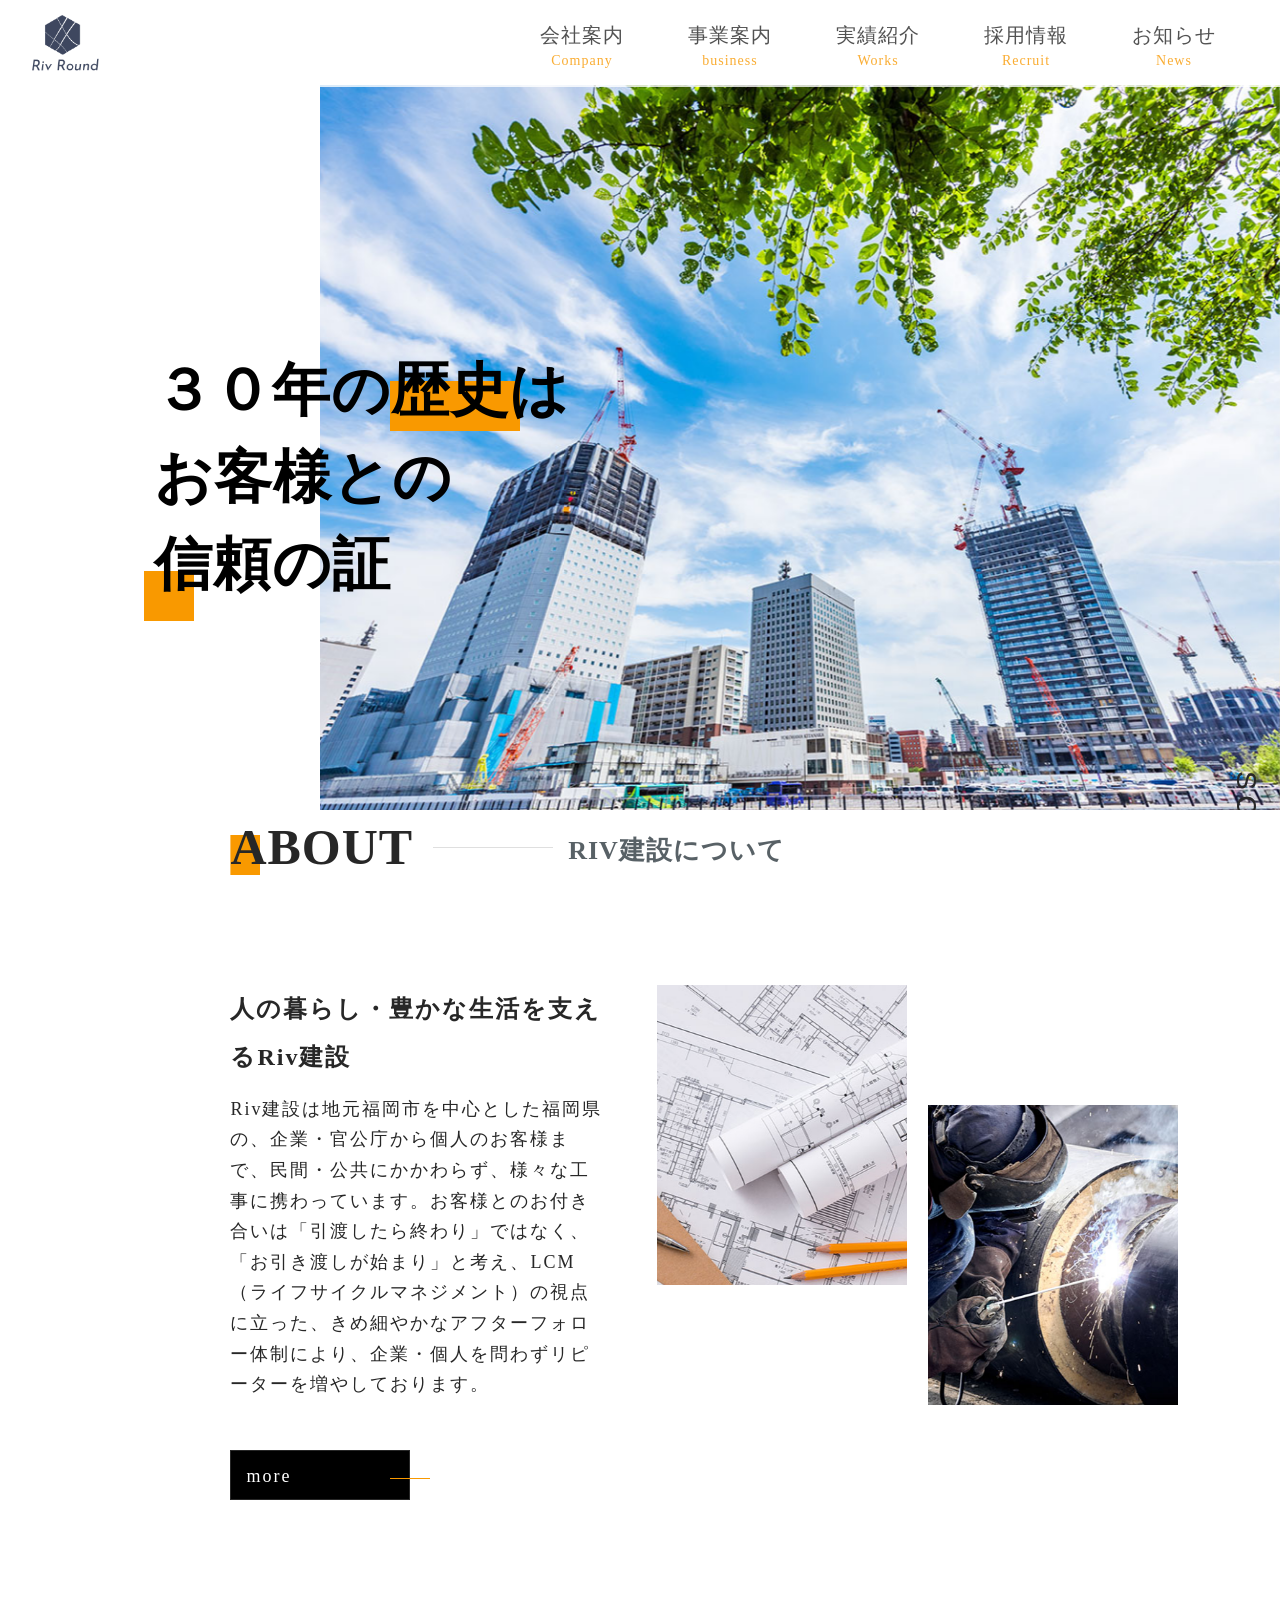
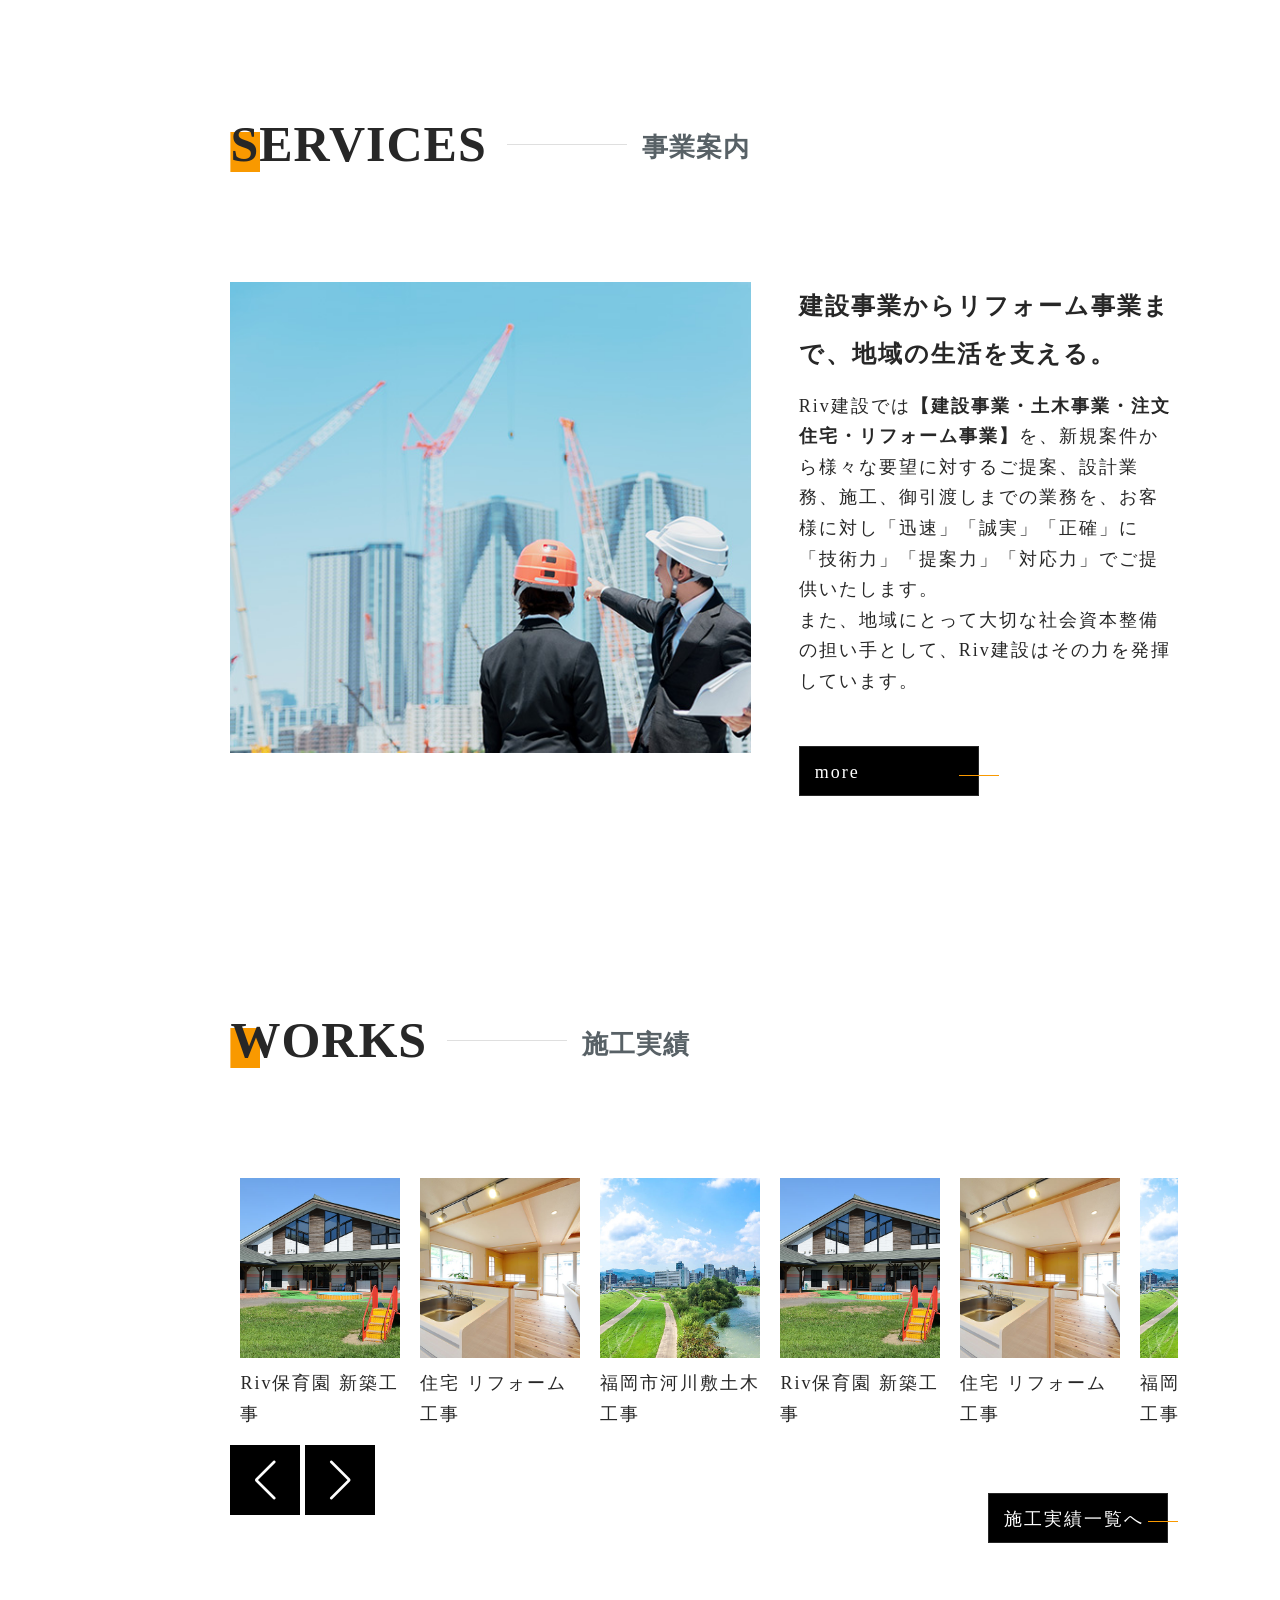
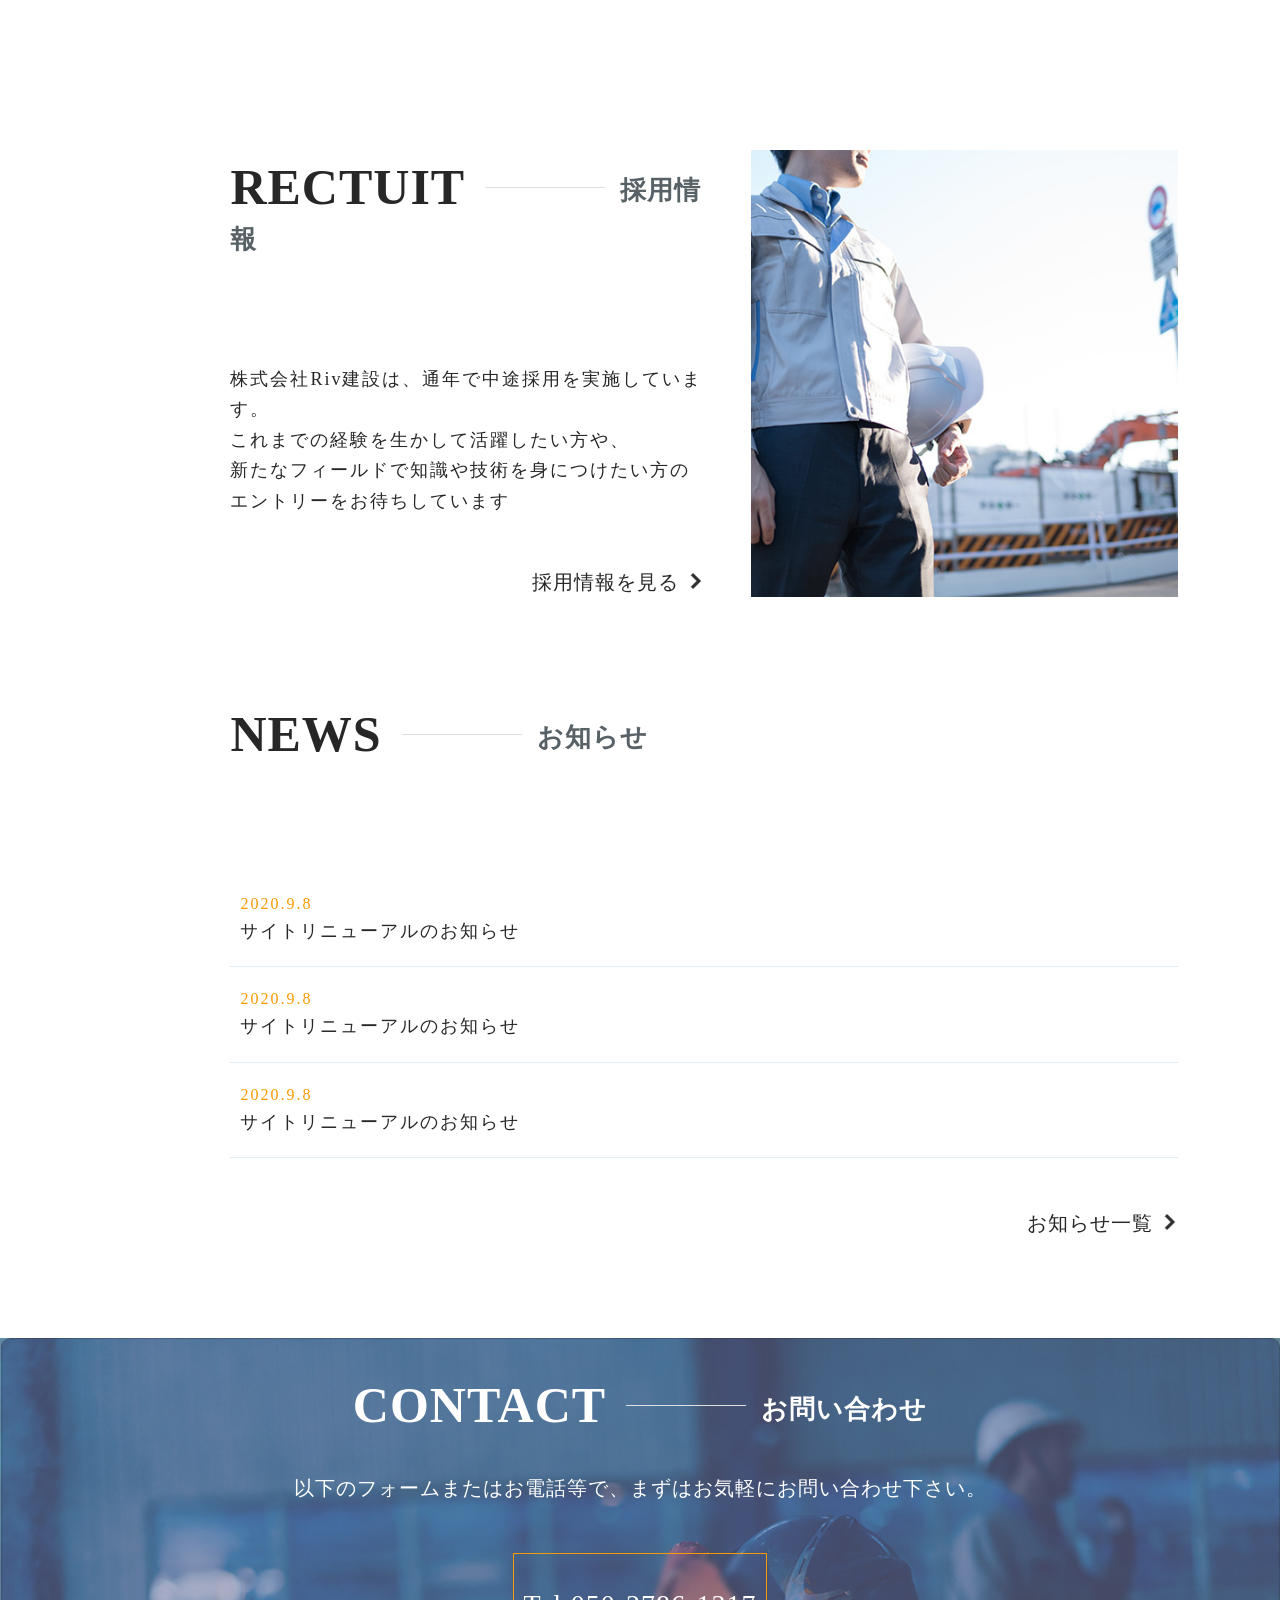
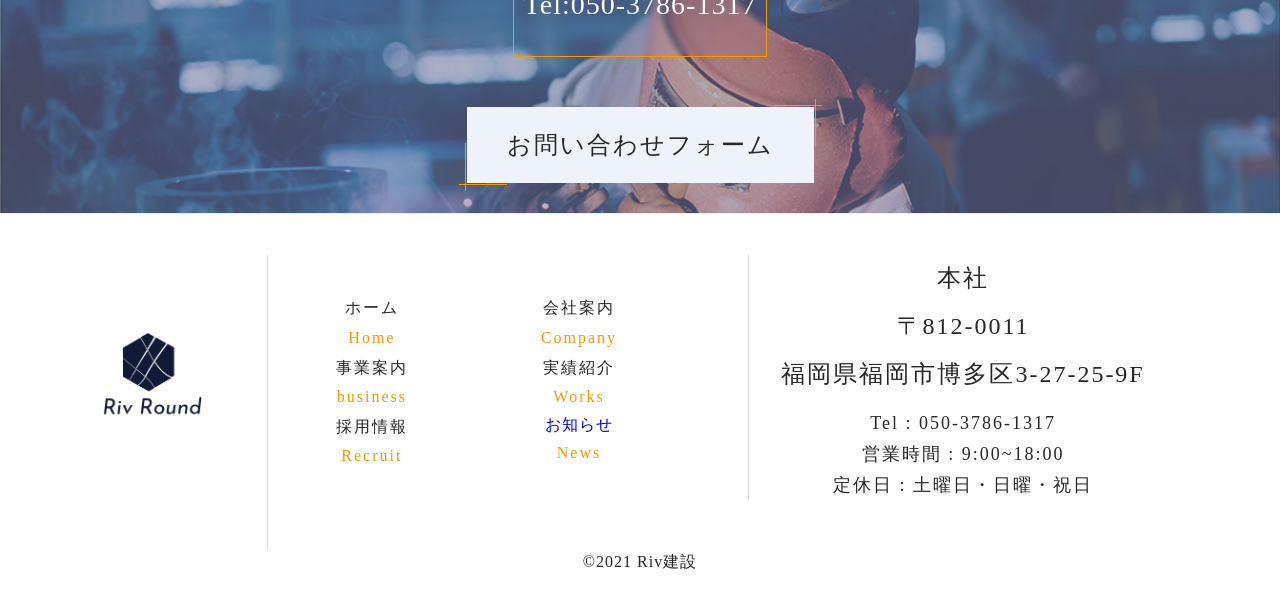
==== commit 93f1d238: "テスト" ====
--- a/index.html
+++ b/index.html
@@ -78,16 +78,6 @@
       </svg>
     </div>
     <!-- /.svg-animation -->
-    <div class="pageBg">
-      <span class="lines">
-        <span class="line-t"></span>
-        <span class="line-r"></span>
-        <span class="line-l"></span>
-        <span class="line-b"></span>
-      </span>
-      <span class="txt">Riv<br>Construction</span>
-    </div>
-    <!-- /.pageBg -->
     <header id="header" class="p-header">
       <div class="mobile-container">
         <div class=" logo__img">
--- a/styles/style.css
+++ b/styles/style.css
@@ -543,31 +543,15 @@
           transform: none;
 }
 
-.pageBg {
+.top-view {
   position: fixed;
-  width: 100%;
-  height: 100%;
   top: 0;
   left: 0;
-  z-index: -2;
-}
-
-.pageBg .txt {
-  font-size: 8rem;
-  font-weight: bold;
-  color: #f7f7f7;
-  text-transform: uppercase;
-  -webkit-writing-mode: vertical-rl;
-      -ms-writing-mode: tb-rl;
-          writing-mode: vertical-rl;
-  padding: 200px 0 0 0;
-  line-height: 0.9;
-  text-align: center;
-}
-
-.top-view {
-  position: relative;
+  right: 0;
+  bottom: 0;
+  margin: auto;
   margin-bottom: 200px;
+  z-index: -1;
 }
 
 .top-view .hero {
@@ -626,6 +610,8 @@
 
 .p-about {
   position: relative;
+  margin-top: 90vh;
+  background-color: #fff;
 }
 
 .p-about__img ul {
@@ -652,11 +638,16 @@
 
 .p-services {
   position: relative;
+  background-color: #fff;
 }
 
 .p-services__desc strong {
   font-size: 18px;
   font-weight: bold;
+}
+
+.p-works {
+  background-color: #fff;
 }
 
 .p-works .hero .swiper-container2 {
@@ -732,6 +723,7 @@
 
 .p-recruit {
   position: relative;
+  background-color: #fff;
 }
 
 .p-recruit .p-title .en::before {
@@ -740,6 +732,10 @@
 
 .p-recruit__img {
   margin: 80px -5vw;
+}
+
+.p-news {
+  background-color: #fff;
 }
 
 .p-news .p-title .en::before {
@@ -893,6 +889,7 @@
 .p-footer {
   padding: 40px 0;
   border-top: 1px solid #EDEDED;
+  background-color: #fff;
 }
 
 .p-footer__logo {
@@ -1361,8 +1358,8 @@
 }
 
 .swiper-container {
+  height: 90vh;
   overflow: visible !important;
-  height: 84vh;
 }
 
 .swiper-slide {
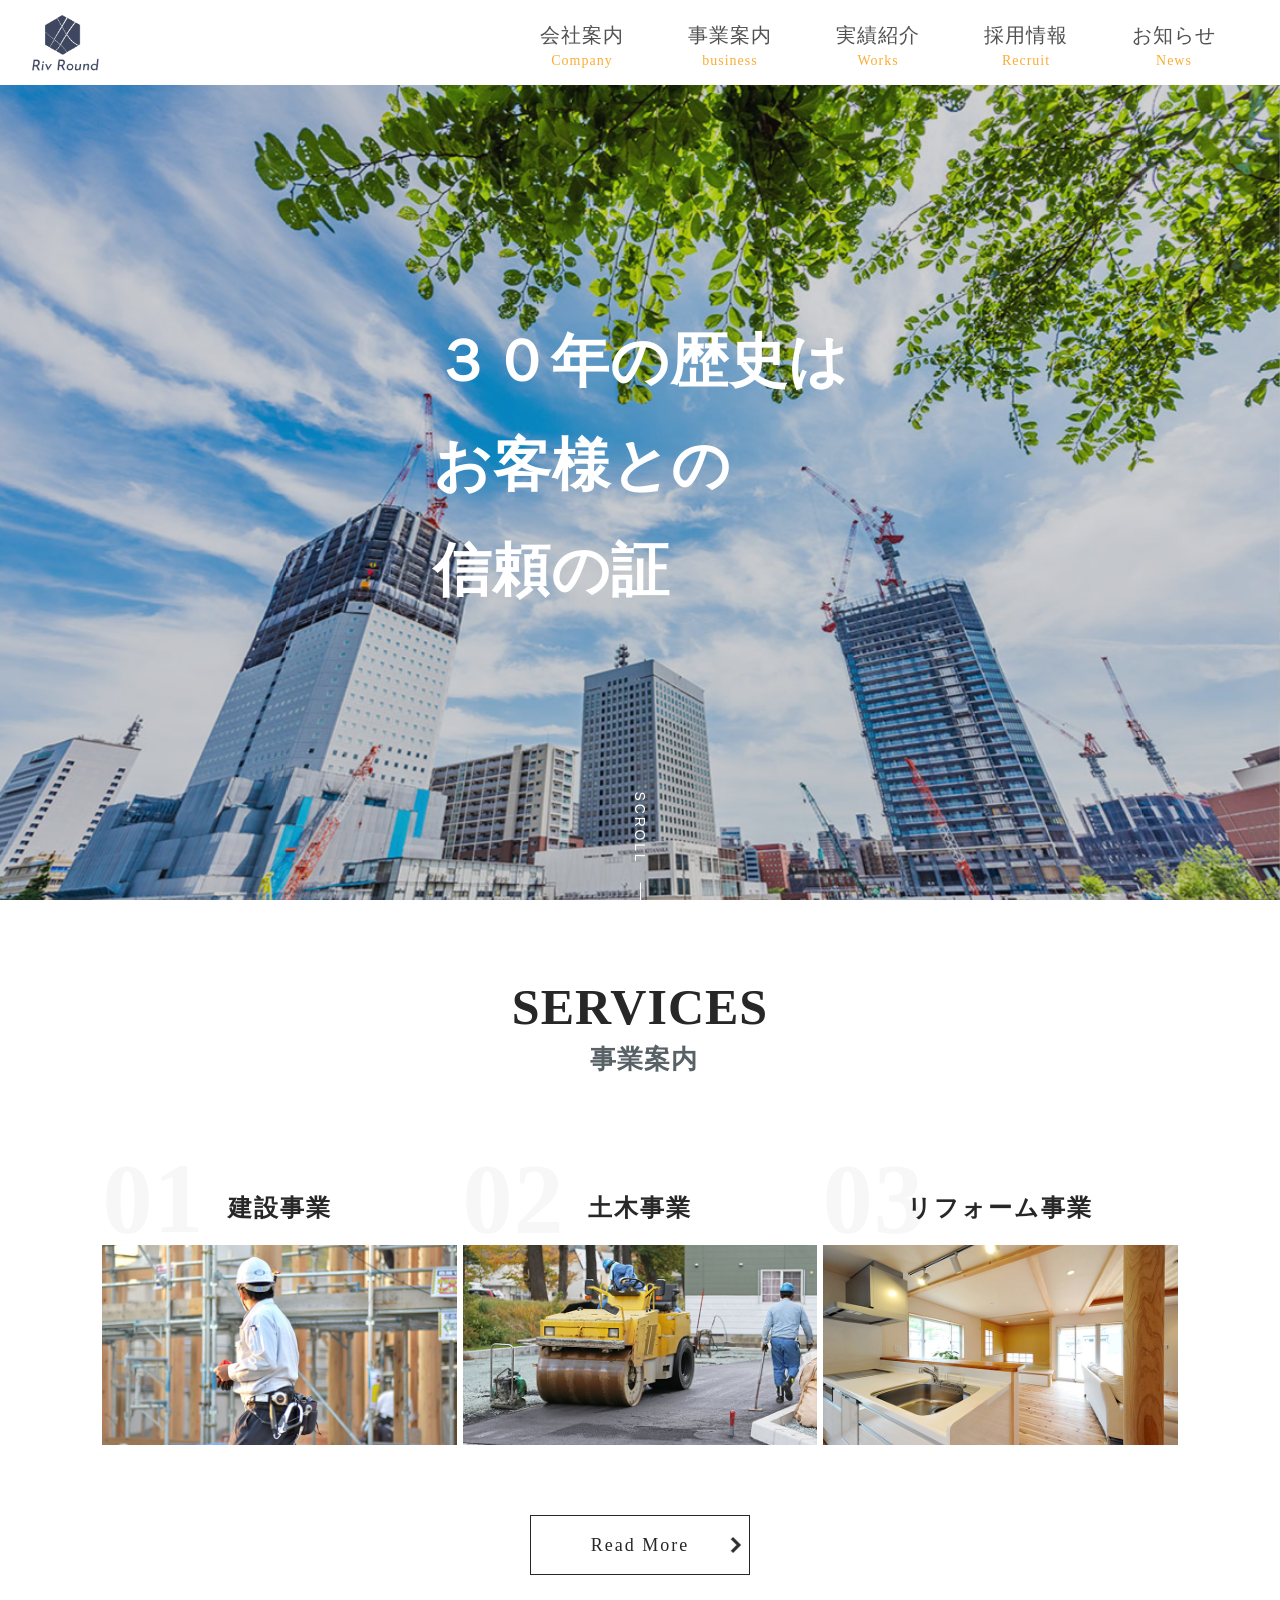
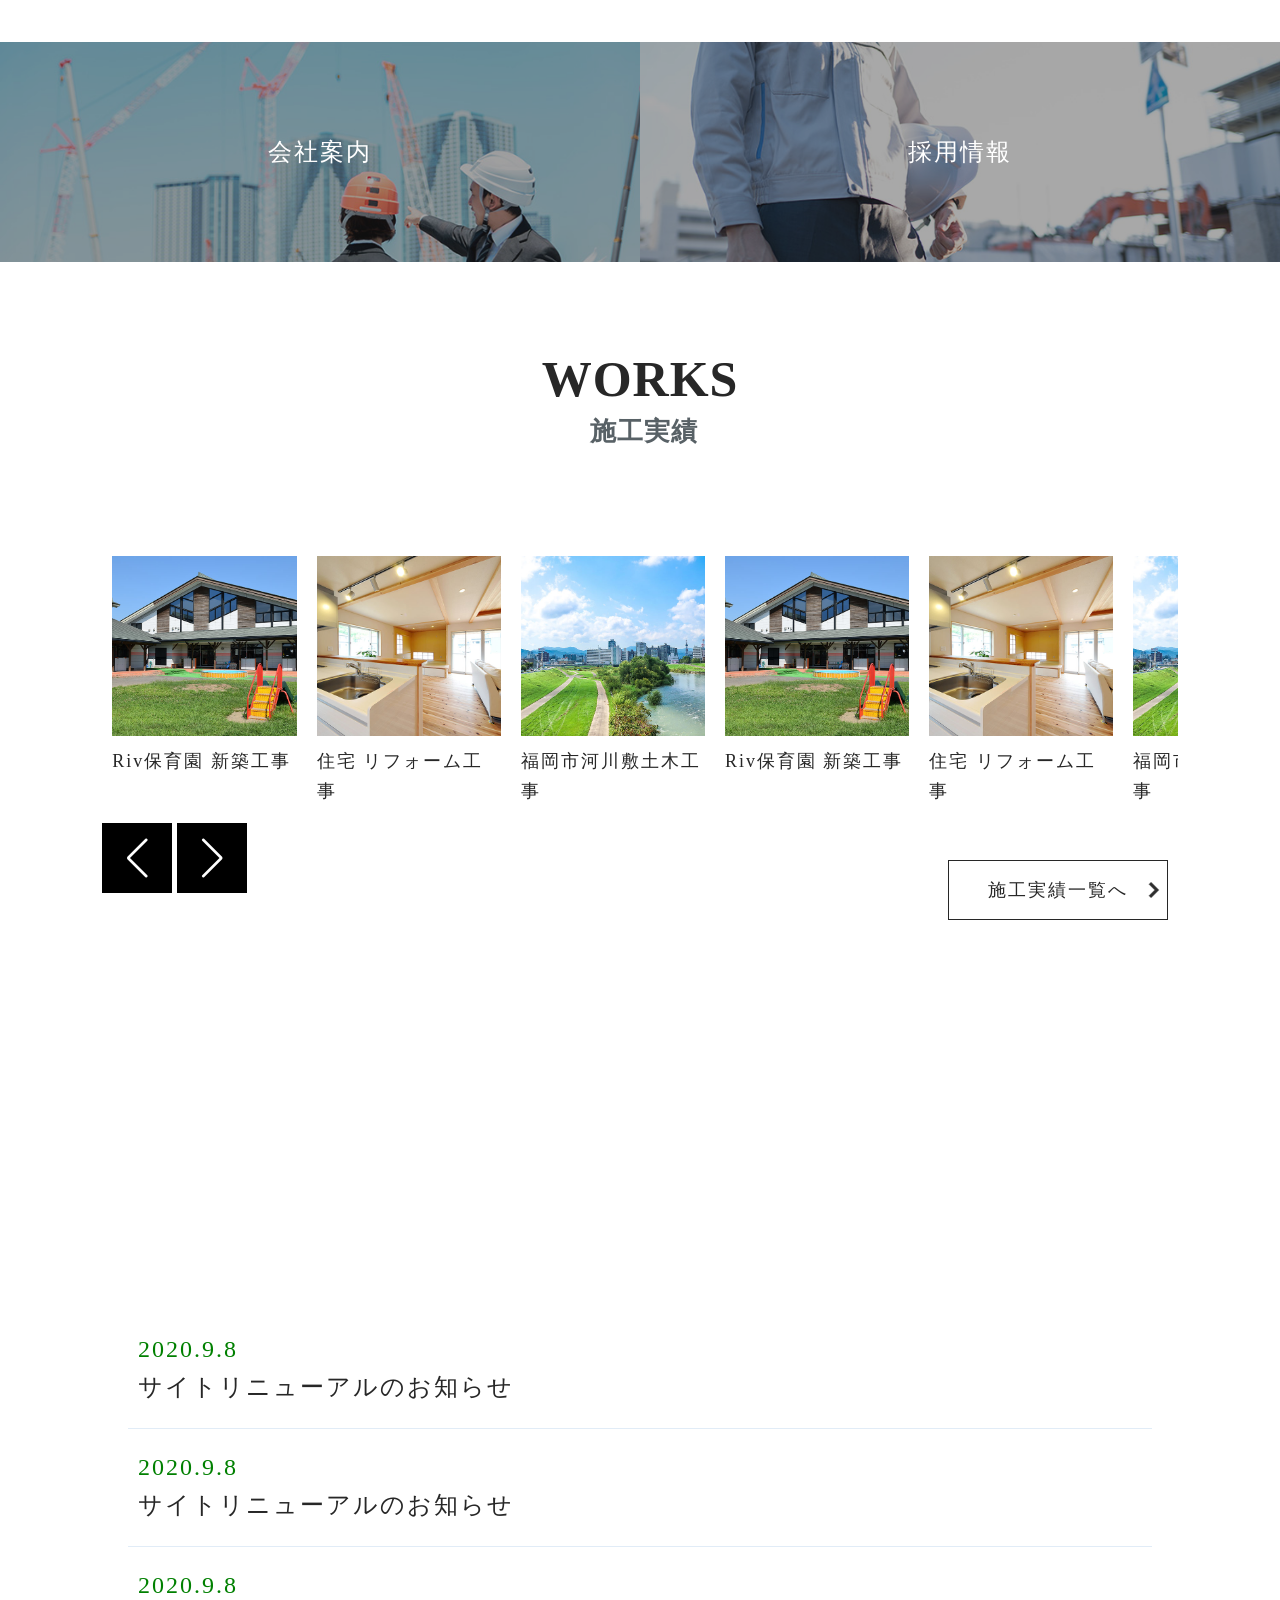
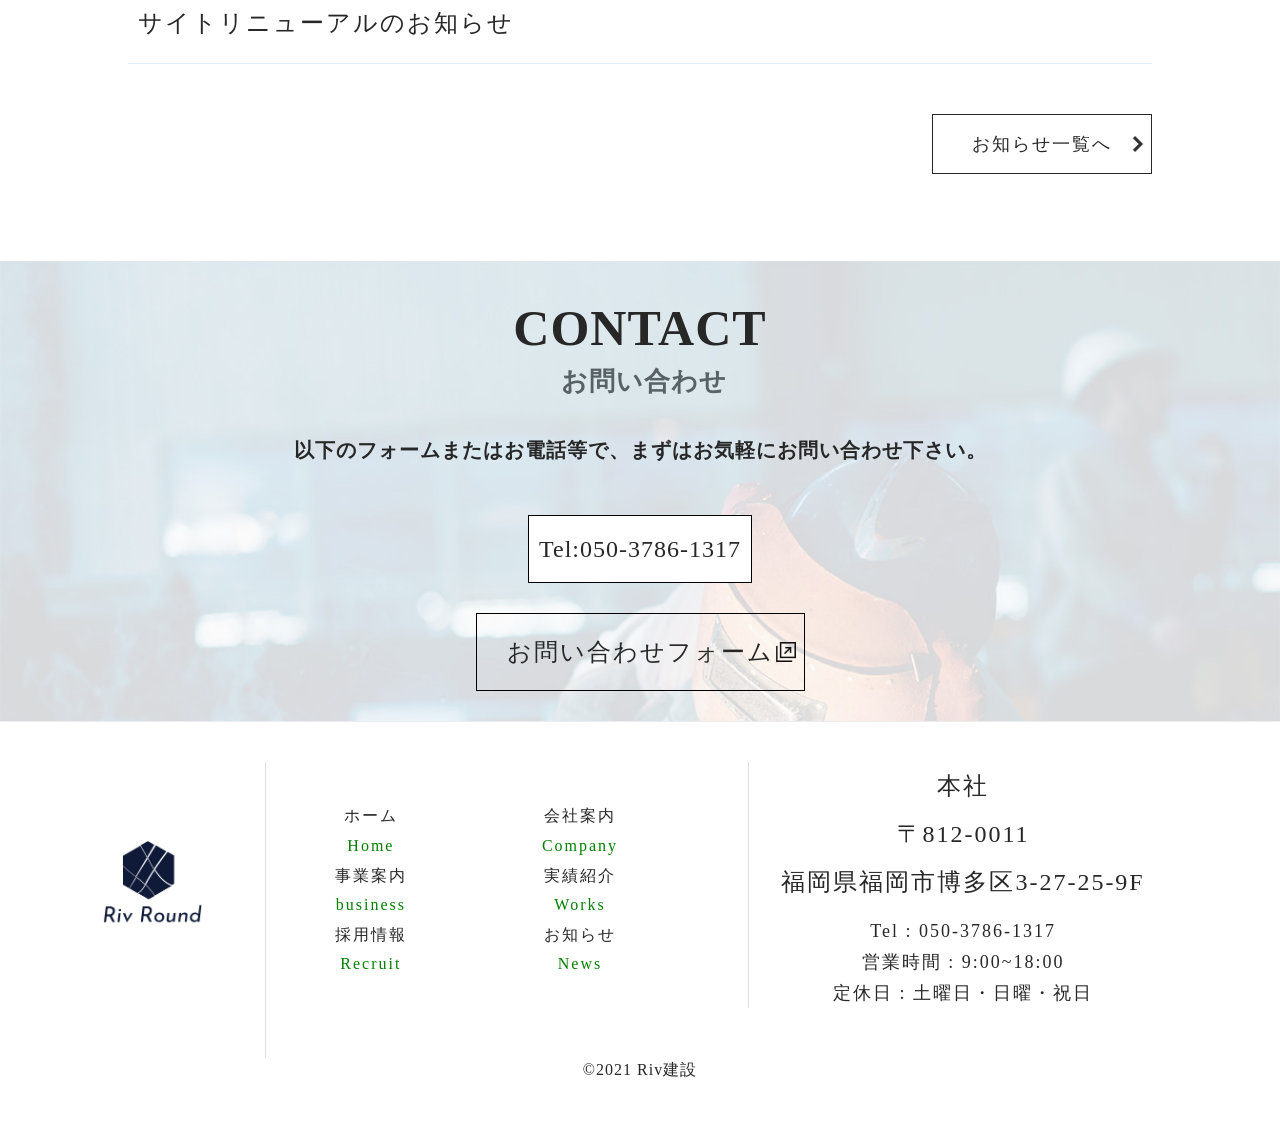
==== commit e8ad19f7: "一通り完成" ====
--- a/index.html
+++ b/index.html
@@ -80,7 +80,7 @@
     <!-- /.svg-animation -->
     <header id="header" class="p-header">
       <div class="mobile-container">
-        <div class=" logo__img">
+        <div class="logo__img">
           <a href="/">
             <div class="logo"></div>
           </a>
@@ -167,63 +167,54 @@
           <div class="hero__text">
             <h2>３０年の歴史は<br>お客様との<br>信頼の証</h2>
           </div>
-          <div class="scrolldown">
-            <span>scroll</span>
+          <div class="scrolldown">scroll
           </div>
         </div>
       </section>
       <!-- /.top-view -->
-      <section class="p-about">
-        <div class="c-container">
-          <h2 class="p-title clip-js left">
-            <span class="en">about</span>
-            <span class="ja">Riv建設について</span>
-          </h2>
-          <div class="p-about__container">
-            <div class="p-about__img">
-              <ul>
-                <li><img class="parallax-img" src="/images/home/img_4.jpg" alt=""></li>
-                <li><img class="parallax-img" src="/images/home/img_5.jpg" alt=""></li>
-              </ul>
-            </div>
-            <div class="p-about__txt appear up">
-              <div class="p-about__desc item">
-                <h3 class="c-txt-md">人の暮らし・豊かな生活を支えるRiv建設</h3>
-                <p class="c-txt-sm">
-                  Riv建設は地元福岡市を中心とした福岡県の、企業・官公庁から個人のお客様まで、民間・公共にかかわらず、様々な工事に携わっています。お客様とのお付き合いは「引渡したら終わり」ではなく、「お引き渡しが始まり」と考え、LCM（ライフサイクルマネジメント）の視点に立った、きめ細やかなアフターフォロー体制により、企業・個人を問わずリピーターを増やしております。
-                </p>
-              </div>
-              <div class="more-btn item">
-                <a href="/about/about.html" class="more-btn__link slide-bg animsition-link">
-                  <span class="c-txt-sm">more</span>
-                  <span class="bg"></span></a>
-              </div>
-            </div>
-          </div>
-        </div>
-      </section>
-      <!-- /.p-about -->
       <section class="p-services">
         <div class="c-container">
           <h2 class="p-title clip-js left">
-            <span class="en">services</span>
-            <span class="ja">事業案内</span>
+            <p class="en">services</p>
+            <p class="ja">事業案内</p>
           </h2>
-          <div class="p-services__wrap">
-            <div class="p-services__img cover-slide">
-              <img class="img-zoom" src="/images/home/img_1.jpg" alt="">
-            </div>
-            <div class="p-services__txt appear up">
-              <div class="p-services__desc item">
-                <h3 class="c-txt-md">建設事業からリフォーム事業まで、地域の生活を支える。</h3>
-                <p class="c-txt-sm">
-                  Riv建設では<strong>【建設事業・土木事業・注文住宅・リフォーム事業】</strong>を、新規案件から様々な要望に対するご提案、設計業務、施工、御引渡しまでの業務を、お客様に対し「迅速」「誠実」「正確」に「技術力」「提案力」「対応力」でご提供いたします。<br>
-                  また、地域にとって大切な社会資本整備の担い手として、Riv建設はその力を発揮しています。
-                </p>
-              </div>
+          <div class="p-services__wrap appear up">
+            <ul class="p-services__list item">
+              <li class="p-services__item">
+                <div class="p-services__txt">
+                  <h3 class="item-tit">
+                    <span class="c-txt-md">建設事業</span>
+                  </h3>
+                </div>
+                <div class="p-services__img">
+                  <img src="/images/home/img_7.jpg" alt="">
+                </div>
+              </li>
+              <li class="p-services__item">
+                <div class="p-services__txt">
+                  <h3 class="item-tit">
+                    <span class="c-txt-md">土木事業</span>
+                  </h3>
+                </div>
+                <div class="p-services__img">
+                  <img src="/images/home/woks-5.jpg" alt="">
+                </div>
+              </li>
+              <li class="p-services__item">
+                <div class="p-services__txt">
+                  <h3 class="item-tit">
+                    <span class="c-txt-md">リフォーム事業</span>
+                  </h3>
+                </div>
+                <div class="p-services__img">
+                  <img src="/images/home/remodeling_3.jpg" alt="">
+                </div>
+              </li>
+            </ul>
+            <div class="p-services__btn item">
               <div class="more-btn">
                 <a href="/business/business.html" class="more-btn__link slide-bg animsition-link">
-                  <span class="c-txt-sm">more</span>
+                  <span class="c-txt-sm">Read More</span>
                   <span class="bg"></span></a>
               </div>
             </div>
@@ -231,11 +222,30 @@
         </div>
       </section>
       <!-- /.p-services -->
+      <section class="p-others">
+        <ul class="p-others__list appear up">
+          <li class="p-others__item item">
+            <a href="/company/company.html">
+              <span class="bg-img"></span>
+              <span class="c-txt-md">
+                会社案内
+              </span></a>
+          </li>
+          <li class="p-others__item item">
+            <a href="/recruit/recruit.html">
+              <span class="bg-img"></span>
+              <span class="c-txt-md">
+                採用情報
+              </span></a>
+          </li>
+        </ul>
+      </section>
+      <!-- /.p-others -->
       <section class="p-works">
         <div class="c-container">
           <h2 class="p-title clip-js left">
-            <span class="en">works</span>
-            <span class="ja">施工実績</span>
+            <p class="en">works</p>
+            <p class="ja">施工実績</p>
           </h2>
           <div class="hero">
             <div class="swiper-container2">
@@ -269,45 +279,22 @@
               <div class="swiper-button-prev"></div>
               <div class="swiper-button-next"></div>
             </div>
-            <div class="more-btn">
-              <a href="/works/works.html" class="more-btn__link slide-bg animsition-link">
-                <span class="c-txt-sm">施工実績一覧へ</span>
-                <span class="bg"></span></a>
+            <div class="p-works__btn">
+              <div class="more-btn">
+                <a href="/works/works.html" class="more-btn__link slide-bg animsition-link">
+                  <span class="c-txt-sm">施工実績一覧へ</span>
+                  <span class="bg"></span></a>
+              </div>
             </div>
           </div>
         </div>
       </section>
       <!-- /.p-works -->
-      <section class="p-recruit">
-        <div class="c-container appear up">
-          <div class="p-recruit__wrap">
-            <div class="p-recruit__txt">
-              <h2 class="p-title clip-js left">
-                <span class="en">rectuit</span>
-                <span class="ja">採用情報</span>
-              </h2>
-              <div class="p-recruit__desc item">
-                <p class="c-txt-sm">
-                  株式会社Riv建設は、通年で中途採用を実施しています。<br>これまでの経験を生かして活躍したい方や、<br>新たなフィールドで知識や技術を身につけたい方のエントリーをお待ちしています
-                </p>
-              </div>
-              <div class="readmore item">
-                <a class="animsition-link" href="/recruit/recruit.html">
-                  <span>採用情報を見る</span></a>
-              </div>
-            </div>
-            <div class="p-recruit__img cover-slide">
-              <img class="img-zoom" src="/images/home/img_2.jpg" alt="">
-            </div>
-          </div>
-        </div>
-      </section>
-      <!-- /.p-recruit -->
       <section class="p-news">
         <div class="c-container appear up">
           <h2 class="p-title clip-js left">
-            <span class="en">news</span>
-            <span class="ja">お知らせ</span>
+            <p class="en">news</p>
+            <p class="ja">お知らせ</p>
           </h2>
           <ul class="p-news__list item">
             <li class="p-news__item">
@@ -329,9 +316,12 @@
               </a>
             </li>
           </ul>
-          <div class="readmore item">
-            <a class="animsition-link" href="/news/news.html">
-              <span>お知らせ一覧</span></a>
+          <div class="p-works__btn">
+            <div class="more-btn">
+              <a href="/news/news.html" class="more-btn__link slide-bg animsition-link">
+                <span class="c-txt-sm">お知らせ一覧へ</span>
+                <span class="bg"></span></a>
+            </div>
           </div>
         </div>
       </section>
@@ -339,8 +329,8 @@
       <section class="p-contact">
         <div class="p-contact__wrap appear up">
           <h2 class="p-title clip-js left">
-            <span class="en">CONTACT</span>
-            <span class="ja">お問い合わせ</span>
+            <p class="en">CONTACT</p>
+            <p class="ja">お問い合わせ</p>
           </h2>
           <div class="p-contact__desc item">
             以下のフォームまたはお電話等で、<br>まずはお気軽にお問い合わせ下さい。
@@ -386,7 +376,7 @@
                   <span class="c-txt-xs">Recruit</span></a>
               </li>
               <li>
-                <a href="/news/news.html"><span class="animsition-link ac-txt-sm">お知らせ</span>
+                <a href="/news/news.html"><span class="animsition-link c-txt-sm">お知らせ</span>
                   <span class="c-txt-xs">News</span></a>
               </li>
             </ul>
@@ -444,7 +434,7 @@
   </div>
   <script src="https://code.jquery.com/jquery-3.6.0.min.js"
     integrity="sha256-/xUj+3OJU5yExlq6GSYGSHk7tPXikynS7ogEvDej/m4=" crossorigin="anonymous"></script>
-  <!-- <script src="/scripts/vensdor/pace.js"></script> -->
+  <script src="/scripts/vendor/pace.js"></script>
   <script src="/scripts/vendor/animsition.min.js"></script>
   <script src="/scripts/libs/page.js"></script>
   <script src="/scripts/vendor/swiper.min.js"></script>
--- a/styles/style.css
+++ b/styles/style.css
@@ -80,7 +80,7 @@
 
 @media screen and (min-width: 600px) {
   .c-txt-md {
-    font-size: 20px;
+    font-size: 22px;
   }
 }
 
@@ -124,7 +124,7 @@
   font-size: 10px;
   letter-spacing: 2px;
   line-height: 2;
-  color: #F99900;
+  color: green;
 }
 
 @media screen and (min-width: 600px) {
@@ -145,14 +145,24 @@
   }
 }
 
-.mb-sm, .p-about__desc, .p-services__img, .p-services__desc, .p-works .hero, .p-works .hero .swiper-container2, .p-recruit__desc, .p-news__list, .p-contact__desc, .p-contact__tel, .p-footer__logo, .p-footer__address, .c-company .c-policy__title, .c-company .c-policy__desc, .c-company .c-message__img, .c-company .c-message__desc, .c-company .c-about__title, .c-company .c-history__title, .c-business #business01 .c-title,
+.c-mt, .c-company, .c-business #business01, .c-works #works, .c-recruit .recruit-message, .c-news, .c-news-sl {
+  margin-top: 35vh;
+}
+
+@media screen and (min-width: 960px) {
+  .c-mt, .c-company, .c-business #business01, .c-works #works, .c-recruit .recruit-message, .c-news, .c-news-sl {
+    margin-top: 60vh;
+  }
+}
+
+.mb-sm, .p-services__img, .p-works .hero, .p-works .hero .swiper-container2, .p-recruit__desc, .p-news__list, .p-contact__desc, .p-footer__logo, .p-footer__address, .c-company .c-policy__title, .c-company .c-policy__desc, .c-company .c-message__img, .c-company .c-message__desc, .c-company .c-about__title, .c-company .c-history__title, .c-business #business01 .c-title,
 .c-business #business02 .c-title,
 .c-business #business03 .c-title, .c-business-item__img, .c-works__img-wrap, .c-works__item__tit {
   margin-bottom: 30px;
 }
 
 @media screen and (min-width: 600px) {
-  .mb-sm, .p-about__desc, .p-services__img, .p-services__desc, .p-works .hero, .p-works .hero .swiper-container2, .p-recruit__desc, .p-news__list, .p-contact__desc, .p-contact__tel, .p-footer__logo, .p-footer__address, .c-company .c-policy__title, .c-company .c-policy__desc, .c-company .c-message__img, .c-company .c-message__desc, .c-company .c-about__title, .c-company .c-history__title, .c-business #business01 .c-title,
+  .mb-sm, .p-services__img, .p-works .hero, .p-works .hero .swiper-container2, .p-recruit__desc, .p-news__list, .p-contact__desc, .p-footer__logo, .p-footer__address, .c-company .c-policy__title, .c-company .c-policy__desc, .c-company .c-message__img, .c-company .c-message__desc, .c-company .c-about__title, .c-company .c-history__title, .c-business #business01 .c-title,
   .c-business #business02 .c-title,
   .c-business #business03 .c-title, .c-business-item__img, .c-works__img-wrap, .c-works__item__tit {
     margin-bottom: 30px;
@@ -160,42 +170,90 @@
 }
 
 @media screen and (min-width: 960px) {
-  .mb-sm, .p-about__desc, .p-services__img, .p-services__desc, .p-works .hero, .p-works .hero .swiper-container2, .p-recruit__desc, .p-news__list, .p-contact__desc, .p-contact__tel, .p-footer__logo, .p-footer__address, .c-company .c-policy__title, .c-company .c-policy__desc, .c-company .c-message__img, .c-company .c-message__desc, .c-company .c-about__title, .c-company .c-history__title, .c-business #business01 .c-title,
+  .mb-sm, .p-services__img, .p-works .hero, .p-works .hero .swiper-container2, .p-recruit__desc, .p-news__list, .p-contact__desc, .p-footer__logo, .p-footer__address, .c-company .c-policy__title, .c-company .c-policy__desc, .c-company .c-message__img, .c-company .c-message__desc, .c-company .c-about__title, .c-company .c-history__title, .c-business #business01 .c-title,
   .c-business #business02 .c-title,
   .c-business #business03 .c-title, .c-business-item__img, .c-works__img-wrap, .c-works__item__tit {
     margin-bottom: 50px;
   }
 }
 
-.mb-md, .p-title, .c-title, .p-recruit, .p-news, .c-company .c-policy, .c-company .c-message, .c-company .c-about, .c-company .c-about__desc, .c-company .c-access, .c-company .c-history, .c-business-item, .c-works__item, .c-recruit__title, .c-recruit__points li, .c-recruit .recruit-message, .c-recruit .recruit-detaiil, .mobile-menu__item {
+.mb-md, .p-title, .c-title, .p-services__item, .p-contact__tel, .c-company .c-policy, .c-company .c-message, .c-company .c-about, .c-company .c-about__desc, .c-company .c-access, .c-company .c-history, .c-business-item, .c-works__item, .c-recruit__title, .c-recruit__points li, .c-recruit .recruit-message, .c-recruit .recruit-detaiil, .mobile-menu__item {
   margin-bottom: 50px;
 }
 
 @media screen and (min-width: 600px) {
-  .mb-md, .p-title, .c-title, .p-recruit, .p-news, .c-company .c-policy, .c-company .c-message, .c-company .c-about, .c-company .c-about__desc, .c-company .c-access, .c-company .c-history, .c-business-item, .c-works__item, .c-recruit__title, .c-recruit__points li, .c-recruit .recruit-message, .c-recruit .recruit-detaiil, .mobile-menu__item {
+  .mb-md, .p-title, .c-title, .p-services__item, .p-contact__tel, .c-company .c-policy, .c-company .c-message, .c-company .c-about, .c-company .c-about__desc, .c-company .c-access, .c-company .c-history, .c-business-item, .c-works__item, .c-recruit__title, .c-recruit__points li, .c-recruit .recruit-message, .c-recruit .recruit-detaiil, .mobile-menu__item {
     margin-bottom: 60px;
   }
 }
 
 @media screen and (min-width: 960px) {
-  .mb-md, .p-title, .c-title, .p-recruit, .p-news, .c-company .c-policy, .c-company .c-message, .c-company .c-about, .c-company .c-about__desc, .c-company .c-access, .c-company .c-history, .c-business-item, .c-works__item, .c-recruit__title, .c-recruit__points li, .c-recruit .recruit-message, .c-recruit .recruit-detaiil, .mobile-menu__item {
+  .mb-md, .p-title, .c-title, .p-services__item, .p-contact__tel, .c-company .c-policy, .c-company .c-message, .c-company .c-about, .c-company .c-about__desc, .c-company .c-access, .c-company .c-history, .c-business-item, .c-works__item, .c-recruit__title, .c-recruit__points li, .c-recruit .recruit-message, .c-recruit .recruit-detaiil, .mobile-menu__item {
     margin-bottom: 100px;
   }
 }
 
-.mb-lr, .p-about, .p-services, .p-works {
+.mb-lr {
   margin-bottom: 80px;
 }
 
 @media screen and (min-width: 600px) {
-  .mb-lr, .p-about, .p-services, .p-works {
+  .mb-lr {
     margin-bottom: 100px;
   }
 }
 
 @media screen and (min-width: 960px) {
-  .mb-lr, .p-about, .p-services, .p-works {
+  .mb-lr {
     margin-bottom: 200px;
+  }
+}
+
+.pb-sm {
+  padding-bottom: 30px;
+}
+
+@media screen and (min-width: 600px) {
+  .pb-sm {
+    padding-bottom: 30px;
+  }
+}
+
+@media screen and (min-width: 960px) {
+  .pb-sm {
+    padding-bottom: 50px;
+  }
+}
+
+.pb-md, .p-others, .p-recruit, .p-news {
+  padding-bottom: 50px;
+}
+
+@media screen and (min-width: 600px) {
+  .pb-md, .p-others, .p-recruit, .p-news {
+    padding-bottom: 60px;
+  }
+}
+
+@media screen and (min-width: 960px) {
+  .pb-md, .p-others, .p-recruit, .p-news {
+    padding-bottom: 80px;
+  }
+}
+
+.pb-lr, .p-services, .p-works {
+  padding-bottom: 80px;
+}
+
+@media screen and (min-width: 600px) {
+  .pb-lr, .p-services, .p-works {
+    padding-bottom: 100px;
+  }
+}
+
+@media screen and (min-width: 960px) {
+  .pb-lr, .p-services, .p-works {
+    padding-bottom: 120px;
   }
 }
 
@@ -337,13 +395,16 @@
 }
 
 .c-topview {
-  position: relative;
-  margin-bottom: 30px;
+  position: fixed;
+  top: 0;
+  left: 0;
+  z-index: -1;
+  width: 100%;
 }
 
 .c-topview__img {
   position: relative;
-  height: 30vh;
+  height: 35vh;
 }
 
 .c-topview__img::before {
@@ -351,12 +412,12 @@
   display: block;
   height: 100%;
   width: 100%;
-  background-color: #10103f;
+  background-color: #02021a;
   position: absolute;
   top: 0;
   left: 0;
   z-index: 3000;
-  opacity: 0.2;
+  opacity: 0.4;
 }
 
 .c-topview__title {
@@ -390,35 +451,12 @@
 
 .p-title {
   text-transform: uppercase;
+  text-align: center;
 }
 
 .p-title .en {
   position: relative;
   font-size: 34px;
-  padding-right: 60px;
-}
-
-.p-title .en::before {
-  position: absolute;
-  left: -10px;
-  bottom: 0;
-  content: '';
-  width: 50px;
-  height: 50px;
-  z-index: -1;
-  display: block;
-  background-color: #F99900;
-}
-
-.p-title .en::after {
-  position: absolute;
-  top: 50%;
-  right: 0;
-  content: '';
-  display: inline-block;
-  width: 45px;
-  height: 1px;
-  background-color: #dfdfdf;
 }
 
 .p-title .ja {
@@ -429,56 +467,78 @@
   padding-left: 8px;
 }
 
+.item-tit {
+  position: relative;
+  text-align: center;
+}
+
+.item-tit::before {
+  position: absolute;
+  top: -60px;
+  left: 0;
+  content: '01';
+  display: inline-block;
+  font-size: 100px;
+  color: #f7f7f7;
+}
+
+.item-tit span {
+  position: relative;
+  z-index: 100;
+}
+
 .c-title {
-  position: relative;
+  position: absolute;
+  top: 65%;
+  left: 50%;
+  -webkit-transform: translateY(-50%) translateX(-50%);
+          transform: translateY(-50%) translateX(-50%);
+  margin: auto;
   text-transform: uppercase;
-  padding: 0 5vw;
-  margin-top: -20px;
-  z-index: 100;
+  padding: 5vw 5vw;
+  z-index: 3000;
+  text-align: center;
+  color: #fff;
 }
 
 .c-title .en {
   position: relative;
   font-size: 34px;
-  padding-right: 60px;
   display: block;
   margin-bottom: 10px;
-}
-
-.c-title .en::before {
-  position: absolute;
-  left: -10px;
-  bottom: 0;
-  content: '';
-  width: 30px;
-  height: 30px;
-  z-index: -1;
-  display: block;
-  background-color: #F99900;
 }
 
 .c-title .ja {
   position: relative;
   top: -0.3rem;
   font-size: 18px;
-  color: #272727;
   padding-left: 8px;
   display: block;
 }
 
-.c-sub-title p {
+.c-subTitle {
   position: relative;
-  padding-left: 30px;
-}
-
-.c-sub-title p::before {
+  text-align: center;
+  margin-bottom: 30px;
+}
+
+.c-subTitle .en {
   position: absolute;
-  content: "";
+  top: -25px;
   left: 0;
-  top: 50%;
-  width: 20px;
-  height: 3px;
-  background: #F99900;
+  right: 0;
+  bottom: 0;
+  margin: auto;
+  font-size: 68px;
+  color: #949494;
+  opacity: 0.1;
+  text-align: center;
+}
+
+.c-subTitle .ja {
+  position: relative;
+  z-index: 100;
+  letter-spacing: 3px;
 }
 
 .more-btn {
@@ -486,32 +546,37 @@
   display: inline-block;
 }
 
-.more-btn::before {
-  content: '';
-  display: block;
-  position: absolute;
-  top: 50%;
-  right: -20px;
-  width: 40px;
-  height: 1px;
-  background-color: #F99900;
-  -webkit-transition: .3s;
-  transition: .3s;
-  z-index: 100;
-}
-
 .more-btn__link {
-  background-color: black;
+  background-color: #fff;
   width: 180px;
   height: 50px;
   display: inline-block;
   padding: 10px 15px;
   border: 1px solid #272727;
+  text-align: center;
+}
+
+.more-btn__link::before {
+  content: '';
+  display: block;
+  position: absolute;
+  top: 0;
+  right: 5px;
+  bottom: 0;
+  margin: auto;
+  width: 16px;
+  height: 16px;
+  -webkit-transition: .3s;
+  transition: .3s;
+  z-index: 100;
+  background-image: url(/images/common/arrow.png);
+  background-repeat: no-repeat;
+  background-size: contain;
 }
 
 .more-btn__link span {
   position: relative;
-  color: #fff;
+  color: #272727;
 }
 
 .more-btn__link.slide-bg {
@@ -524,7 +589,7 @@
   display: inline-block;
   width: 100%;
   height: 100%;
-  background-color: #fff;
+  background-color: #272727;
   position: absolute;
   top: 0;
   left: 0;
@@ -537,8 +602,12 @@
   z-index: -1;
 }
 
-.more-btn__link.slide-bg:hover span {
-  color: #272727;
+.more-btn__link.slide-bg:hover::before, .more-btn__link.slide-bg:active::before {
+  background-image: url(/images/common/arrow-rt-wh.png);
+}
+
+.more-btn__link.slide-bg:hover span, .more-btn__link.slide-bg:active span {
+  color: #fff;
   -webkit-transform: none;
           transform: none;
 }
@@ -560,40 +629,23 @@
 
 .top-view .hero__text {
   position: absolute;
-  bottom: -15%;
-  left: 4%;
+  top: 50%;
+  left: 50%;
+  -webkit-transform: translateY(-50%) translateX(-50%);
+          transform: translateY(-50%) translateX(-50%);
+  margin: auto;
+  z-index: 6000;
+  color: #fff;
   width: 100%;
-  z-index: 6000;
-  color: black;
-}
-
-.top-view .hero__text::before {
-  position: absolute;
-  left: -10px;
-  bottom: 0;
-  content: '';
-  width: 50px;
-  height: 50px;
-  z-index: -1;
-  display: block;
-  background-color: #F99900;
-}
-
-.top-view .hero__text::after {
-  position: absolute;
-  left: 175px;
-  bottom: 155px;
-  content: '';
-  width: 130px;
-  height: 50px;
-  z-index: -1;
-  display: block;
-  background-color: #F99900;
+  text-align: center;
 }
 
 .top-view .hero__text h2 {
-  font-size: 42px;
+  font-size: 36px;
   font-weight: bold;
+  display: inline-block;
+  text-align: left;
+  line-height: 1.8;
 }
 
 @media (max-width: 599px) {
@@ -608,42 +660,104 @@
   }
 }
 
-.p-about {
+.top-view .swiper-container {
+  position: relative;
+}
+
+.top-view .swiper-container::before {
+  position: absolute;
+  top: 0;
+  left: 0;
+  content: '';
+  height: 100%;
+  width: 100%;
+  display: block;
+  background: #272727;
+  z-index: 7000;
+  opacity: 0.2;
+}
+
+.p-services {
   position: relative;
   margin-top: 90vh;
+  padding-top: 35px;
   background-color: #fff;
 }
 
-.p-about__img ul {
-  display: -webkit-box;
-  display: -ms-flexbox;
-  display: flex;
-  -webkit-box-pack: justify;
-      -ms-flex-pack: justify;
-          justify-content: space-between;
-}
-
-.p-about__img ul li {
-  width: 48%;
-  height: 240px;
-}
-
-.p-about__img ul li .simpleParallax {
+.p-services__img {
+  position: relative;
+  z-index: 100;
+}
+
+.p-services__item {
+  position: relative;
+  z-index: 100;
+}
+
+.p-services__item:nth-of-type(2) .item-tit::before {
+  content: '02';
+}
+
+.p-services__item:last-of-type .item-tit::before {
+  content: '03';
+}
+
+.p-services__btn {
+  text-align: right;
+}
+
+.p-others {
+  background-color: #fff;
+}
+
+.p-others__item {
+  display: block;
+}
+
+.p-others__item a {
+  position: relative;
+  display: block;
+  height: 200px;
+}
+
+.p-others__item .bg-img {
+  position: absolute;
+  top: 0;
+  left: 0;
+  background-image: url(/images/home/img_1.jpg);
+  background-size: cover;
+  background-repeat: no-repeat;
+  background-position: center;
+  display: block;
+  width: 100%;
   height: 100%;
-}
-
-.p-about__img ul li:last-of-type {
-  margin-top: 60px;
-}
-
-.p-services {
-  position: relative;
-  background-color: #fff;
-}
-
-.p-services__desc strong {
-  font-size: 18px;
-  font-weight: bold;
+  -webkit-transition: all 0.4s;
+  transition: all 0.4s;
+}
+
+.p-others__item .bg-img::before {
+  content: '';
+  display: block;
+  height: 100%;
+  width: 100%;
+  background-color: #272727;
+  opacity: 0.4;
+}
+
+.p-others__item .c-txt-md {
+  font-weight: 400;
+  line-height: 1;
+  padding: 30px;
+  position: absolute;
+  left: 50%;
+  top: 50%;
+  -webkit-transform: translateX(-50%) translateY(-50%);
+          transform: translateX(-50%) translateY(-50%);
+  color: #fff;
+}
+
+.p-others__item:nth-of-type(2) .bg-img {
+  background-image: url(/images/home/img_2.jpg);
 }
 
 .p-works {
@@ -721,6 +835,10 @@
   }
 }
 
+.p-works__btn {
+  text-align: right;
+}
+
 .p-recruit {
   position: relative;
   background-color: #fff;
@@ -752,138 +870,60 @@
 }
 
 .p-news__date {
-  color: #F99900;
+  color: green;
   letter-spacing: 2px;
 }
 
 .p-contact .p-title {
-  color: #fff;
+  color: #272727;
   margin-bottom: 30px;
 }
 
-.p-contact .p-title .en {
-  padding-right: 44px;
-}
-
-.p-contact .p-title .en::before {
-  display: none;
-}
-
-.p-contact .p-title .ja {
-  color: #fff;
-}
-
 .p-contact__desc {
-  color: #fff;
+  color: #272727;
+  font-weight: bold;
 }
 
 .p-contact__wrap {
   padding: 30px 5vw;
-  background-image: url(/images/home/bg-contact.jpg);
+  background-image: url(/images/home/bg_contact-wh.jpg);
   background-size: cover;
   text-align: center;
 }
 
 .p-contact__tel {
-  padding: 30px 10px;
-  -webkit-backdrop-filter: blur(3px);
-          backdrop-filter: blur(3px);
-  border: 1px solid #F99900;
-  font-size: 28px;
+  padding: 15px 10px;
+  font-size: 24px;
   display: inline-block;
+  background-color: #fff;
+  border: 1px solid black;
 }
 
 .p-contact__tel a {
-  color: #fff;
+  color: #272727;
 }
 
 .p-contact .link-btn {
   position: relative;
   color: #272727;
   display: inline-block;
-  padding: 14px 40px 14px;
-  background-color: #eef3f9;
-}
-
-.p-contact .link-btn::before {
+  padding: 14px 30px 14px;
+  border: 1px solid black;
+}
+
+.p-contact .link-btn::after {
+  position: absolute;
+  top: 0;
+  right: 8px;
+  bottom: 0;
+  margin: auto;
   content: '';
-  position: absolute;
-  top: -2px;
-  right: -8px;
-  width: 48px;
-  height: 1px;
-  background-color: #F99900;
-  -webkit-transition: all .2s ease-out;
-  transition: all .2s ease-out;
-}
-
-.p-contact .link-btn::after {
-  content: '';
-  position: absolute;
-  top: -8px;
-  right: -2px;
-  width: 1px;
-  height: 48px;
-  background-color: #F99900;
-  -webkit-transition: all .2s ease-out;
-  transition: all .2s ease-out;
-}
-
-.p-contact .link-btn span::before {
-  content: '';
-  position: absolute;
-  bottom: -2px;
-  left: -8px;
-  width: 48px;
-  height: 1px;
-  background-color: #F99900;
-  -webkit-transition: all .2s ease-out;
-  transition: all .2s ease-out;
-}
-
-.p-contact .link-btn span::after {
-  content: '';
-  position: absolute;
-  bottom: -8px;
-  left: -2px;
-  width: 1px;
-  height: 48px;
-  background-color: #F99900;
-  -webkit-transition: all .2s ease-out;
-  transition: all .2s ease-out;
-}
-
-.p-contact .link-btn:active, .p-contact .link-btn:hover {
-  color: #fff;
-  background-color: #F99900;
-}
-
-.p-contact .link-btn:active::before, .p-contact .link-btn:hover::before {
-  width: 88px;
-  background-color: #347eaf;
-  -webkit-transition: all .2s ease-out;
-  transition: all .2s ease-out;
-}
-
-.p-contact .link-btn:active::after, .p-contact .link-btn:hover::after {
-  height: 88px;
-  background-color: #347eaf;
-  -webkit-transition: all .2s ease-out;
-  transition: all .2s ease-out;
-}
-
-.p-contact .link-btn:active span::before, .p-contact .link-btn:hover span::before {
-  width: 88px;
-  background-color: #347eaf;
-  -webkit-transition: all .2s ease-out;
-  transition: all .2s ease-out;
-}
-
-.p-contact .link-btn:active span::after, .p-contact .link-btn:hover span::after {
-  height: 88px;
-  background-color: #347eaf;
-  -webkit-transition: all .2s ease-out;
-  transition: all .2s ease-out;
+  display: block;
+  height: 20px;
+  width: 20px;
+  background-image: url(/images/common/icon-link-1-black.png);
+  background-size: contain;
+  background-repeat: no-repeat;
 }
 
 .p-footer {
@@ -943,6 +983,11 @@
   text-align: center;
 }
 
+.c-company {
+  padding-top: 40px;
+  background-color: #fff;
+}
+
 .c-company .c-policy {
   padding: 20px 0;
   background: #f7f7f7;
@@ -983,7 +1028,7 @@
   top: 50%;
   width: 15px;
   height: 1px;
-  background: #F99900;
+  background: green;
 }
 
 .c-company .c-about__desc td {
@@ -1037,7 +1082,7 @@
   top: 50%;
   width: 15px;
   height: 1px;
-  background: #F99900;
+  background: green;
 }
 
 .c-company .c-history__desc td {
@@ -1048,6 +1093,20 @@
 .c-company .c-history__desc th,
 .c-company .c-history__desc td {
   padding: 8px 16px;
+}
+
+.c-business {
+  background-color: #fff;
+}
+
+.c-business #business01 {
+  padding-top: 80px;
+}
+
+.c-business #business02 {
+  padding-top: 20px;
+  padding-bottom: 20px;
+  background-color: #f7f7f7;
 }
 
 .c-business #business01 .c-title,
@@ -1083,6 +1142,14 @@
   width: 48%;
 }
 
+.c-works {
+  background-color: #fff;
+}
+
+.c-works #works {
+  padding-top: 60px;
+}
+
 .c-works__img:first-of-type {
   width: 100%;
 }
@@ -1124,7 +1191,7 @@
   content: "";
   width: 10rem;
   height: 1px;
-  background: #F99900;
+  background: green;
 }
 
 @media (max-width: 599px) {
@@ -1133,8 +1200,16 @@
   }
 }
 
+.c-recruit {
+  background-color: #fff;
+}
+
 .c-recruit__title {
   text-align: center;
+}
+
+.c-recruit .recruit-message {
+  padding-top: 60px;
 }
 
 .c-recruit .recruit-detaiil-sec.is-bottom {
@@ -1191,13 +1266,15 @@
 }
 
 .c-recruit .points-title .c-txt-lg {
-  color: #F99900;
+  color: green;
   display: block;
 }
 
 .c-news {
   padding: 0 0 10vw 0;
   letter-spacing: 3px;
+  background-color: #fff;
+  padding-top: 60px;
 }
 
 .c-news__item:first-child {
@@ -1216,7 +1293,7 @@
 }
 
 .c-news__date {
-  color: #F99900;
+  color: green;
   margin-bottom: 5px;
 }
 
@@ -1328,21 +1405,25 @@
   padding: 8vw 0;
 }
 
+.c-news-sl {
+  background-color: #fff;
+  padding-top: 60px;
+}
+
 .c-news-sl .c-container, .c-news-sl .c-business-item__desc {
   padding: 0 5vw 0 5vw;
 }
 
 .c-news-sl__date {
-  color: #F99900;
+  color: green;
 }
 
 .c-news-sl__contents {
-  padding: 10vw 0 0 0;
+  padding: 10vw 0 5vw 0;
   line-height: 2.5;
 }
 
 .c-news-sl__link {
-  margin: 0 0 10vw 0;
   text-align: right;
   font-size: .8rem;
 }
@@ -1374,12 +1455,15 @@
 .scrolldown {
   display: inline-block;
   position: absolute;
-  right: 10px;
-  bottom: -105px;
+  left: 50%;
+  bottom: -60px;
+  -webkit-transform: translateY(-50%) translateX(-50%);
+          transform: translateY(-50%) translateX(-50%);
+  margin: auto;
   z-index: 2;
   padding: 10px 10px 38px;
   overflow: hidden;
-  color: #272727;
+  color: #fff;
   font-size: 12px;
   font-family: 'Josefin Sans', sans-serif;
   line-height: 1;
@@ -1392,7 +1476,13 @@
 
 @media (min-width: 960px) {
   .scrolldown {
-    font-size: 28px;
+    font-size: 14px;
+  }
+}
+
+@media (min-width: 1200px) {
+  .scrolldown {
+    bottom: 22px;
   }
 }
 
@@ -1403,7 +1493,7 @@
   left: 50%;
   width: 1px;
   height: 60px;
-  background: #272727;
+  background: #fff;
 }
 
 .scrolldown::after {
@@ -1654,56 +1744,10 @@
   right: 0;
   z-index: 9999;
   overflow: hidden;
-  height: 64px;
+  height: 60px;
   width: 100%;
   background-color: #fff;
   opacity: 0.9;
-}
-
-.mobile-container .mobile-ico {
-  position: absolute;
-  top: 34%;
-  right: 20%;
-  height: 20px;
-  width: 20px;
-  background-image: url(/images/tel-gray.png);
-  background-position: center;
-  background-repeat: no-repeat;
-  background-size: contain;
-  -webkit-transition: all 0.3s;
-  transition: all 0.3s;
-}
-
-.mobile-container .mobile-ico.inview {
-  -webkit-transition: all 0.3s;
-  transition: all 0.3s;
-  background-image: url(/images/tel-white.png);
-}
-
-.mobile-container .mobile-ico a {
-  height: 100%;
-  width: 100%;
-  display: block;
-}
-
-.mobile-container .mobile-logo {
-  position: absolute;
-  top: 25%;
-  left: 5%;
-  height: 43px;
-  width: 138px;
-  background-image: url(/images/riv_logo-gray.png);
-  background-position: center;
-  background-repeat: no-repeat;
-  background-size: contain;
-  -webkit-transition: all 0.3s;
-  transition: all 0.3s;
-}
-
-.mobile-container .mobile-logo.inview {
-  -webkit-transition: all 0.3s;
-  transition: all 0.3s;
-  background-image: url(/images/riv_logo-white.png);
 }
 
 .mobile-container .mobile-button {
@@ -3542,50 +3586,55 @@
   .p-header .mobile-container {
     display: none;
   }
-  .c-topview {
-    position: relative;
-    margin-top: 80px;
-    margin-left: 20%;
-  }
-  .c-topview .c-title {
-    position: absolute;
-    top: 50%;
-    left: -25%;
+  .more-btn__link {
+    width: 220px;
+    height: 60px;
+    padding: 14px 15px;
+  }
+  .more-btn__link span {
+    font-size: 18px;
   }
   .top-view {
     margin-top: 75px;
     margin-bottom: 100px;
   }
   .top-view .swiper-container {
-    height: 60vh;
-    width: 75%;
+    height: 90vh;
     margin-right: 0;
   }
   .top-view .hero__text {
     bottom: 30%;
   }
-  .p-about__container {
+  .p-services {
+    padding-top: 70px;
+    padding-bottom: 60px;
+    margin-top: 100vh;
+  }
+  .p-services__list {
     display: -webkit-box;
     display: -ms-flexbox;
     display: flex;
     -webkit-box-pack: justify;
         -ms-flex-pack: justify;
             justify-content: space-between;
-    -webkit-box-orient: horizontal;
-    -webkit-box-direction: reverse;
-        -ms-flex-direction: row-reverse;
-            flex-direction: row-reverse;
-  }
-  .p-about__img ul li:last-of-type {
-    margin-top: 120px;
-  }
-  .p-about__txt {
-    width: 40%;
-  }
-  .p-about__img {
-    width: 55%;
-  }
-  .p-services__wrap {
+  }
+  .p-services__item {
+    width: 33%;
+    margin-bottom: 20px;
+  }
+  .p-services__img {
+    height: 200px;
+  }
+  .p-services__btn {
+    text-align: center;
+  }
+  .p-others a:hover .bg-img {
+    -webkit-transform: scale(1.04);
+            transform: scale(1.04);
+    -webkit-transition: all 0.4s;
+    transition: all 0.4s;
+  }
+  .p-others__list {
     display: -webkit-box;
     display: -ms-flexbox;
     display: flex;
@@ -3593,11 +3642,11 @@
         -ms-flex-pack: justify;
             justify-content: space-between;
   }
-  .p-services__img {
-    width: 55%;
-  }
-  .p-services__txt {
-    width: 40%;
+  .p-others__item {
+    width: 50%;
+  }
+  .p-others__item a {
+    height: 220px;
   }
   .p-recruit .c-container, .p-recruit .c-business-item__desc {
     margin-left: 10%;
@@ -3618,10 +3667,16 @@
     margin: 0;
   }
   .p-news .c-container, .p-news .c-business-item__desc {
-    margin-left: 10%;
+    padding: 0 10vw;
+  }
+  .p-news__content {
+    font-size: 16px;
   }
   .p-contact__desc {
     font-size: 20px;
+  }
+  .p-contact__tel {
+    margin-bottom: 30px;
   }
   .p-footer__logo img {
     width: 100px;
@@ -3727,8 +3782,7 @@
     height: 300px;
   }
   .c-business-item {
-    margin-left: 14%;
-    padding-right: 5vw;
+    padding: 0 10vw;
   }
   .c-business-item .c-title {
     padding-left: 0;
@@ -3752,17 +3806,6 @@
     position: relative;
     margin-top: 20px;
     width: 55%;
-  }
-  .c-business-item__desc::before {
-    position: absolute;
-    top: -400px;
-    right: -5vw;
-    content: '';
-    height: 100vh;
-    width: 250px;
-    display: block;
-    background-color: #f7f7f7;
-    z-index: -1;
   }
   .c-works .c-container, .c-works .c-business-item__desc {
     padding: 0 10vw;
@@ -3861,7 +3904,6 @@
 @media (min-width: 960px) {
   .p-title .en {
     font-size: 50px;
-    padding-right: 140px;
   }
   .p-title .en::before {
     height: 40px;
@@ -3872,6 +3914,13 @@
   }
   .p-title .ja {
     font-size: 26px;
+  }
+  .c-subTitle .en {
+    top: -54px;
+    font-size: 88px;
+  }
+  .c-subTitle .ja {
+    font-size: 32px;
   }
   .top-view {
     margin-top: 85px;
@@ -3909,15 +3958,14 @@
     width: 95%;
     margin-right: 0;
   }
-  .p-contact .p-title .en {
-    padding-right: 140px;
-  }
   .p-contact br {
     display: none;
   }
-  .c-business-item {
-    margin-left: 14%;
-    padding-right: 5vw;
+  .p-news__date {
+    font-size: 24px;
+  }
+  .p-news__content {
+    font-size: 24px;
   }
   .c-business-item .c-title {
     padding-left: 0;
@@ -3942,32 +3990,21 @@
     height: 100%;
     width: 50%;
   }
+  .c-business #business02 {
+    padding-top: 40px;
+    padding-bottom: 40px;
+  }
 }
 
 @media (min-width: 1200px) {
   .c-topview__img {
     height: 45vh;
   }
-  .c-topview .c-title {
-    left: -20%;
+  .top-view .swiper-container {
+    height: 100vh;
   }
   .top-view .hero__text {
-    left: 12%;
-  }
-  .top-view .swiper-container {
-    height: 85vh;
-  }
-  .p-about .c-container, .p-about .c-business-item__desc {
-    margin-left: 10%;
-  }
-  .p-about__img ul li {
-    height: 300px;
-  }
-  .p-services .c-container, .p-services .c-business-item__desc {
-    margin-left: 10%;
-  }
-  .p-works .c-container, .p-works .c-business-item__desc {
-    margin-left: 10%;
+    bottom: 0;
   }
   .c-company .c-container, .c-company .c-business-item__desc {
     padding: 0 18vw;
@@ -3978,9 +4015,6 @@
   .c-recruit .c-container, .c-recruit .c-business-item__desc {
     padding: 0 18vw;
   }
-  .c-recruit .recruit-message {
-    margin: 0 -5vw;
-  }
   .c-recruit .recruit-message ul li .points-title {
     margin-bottom: 30px;
   }
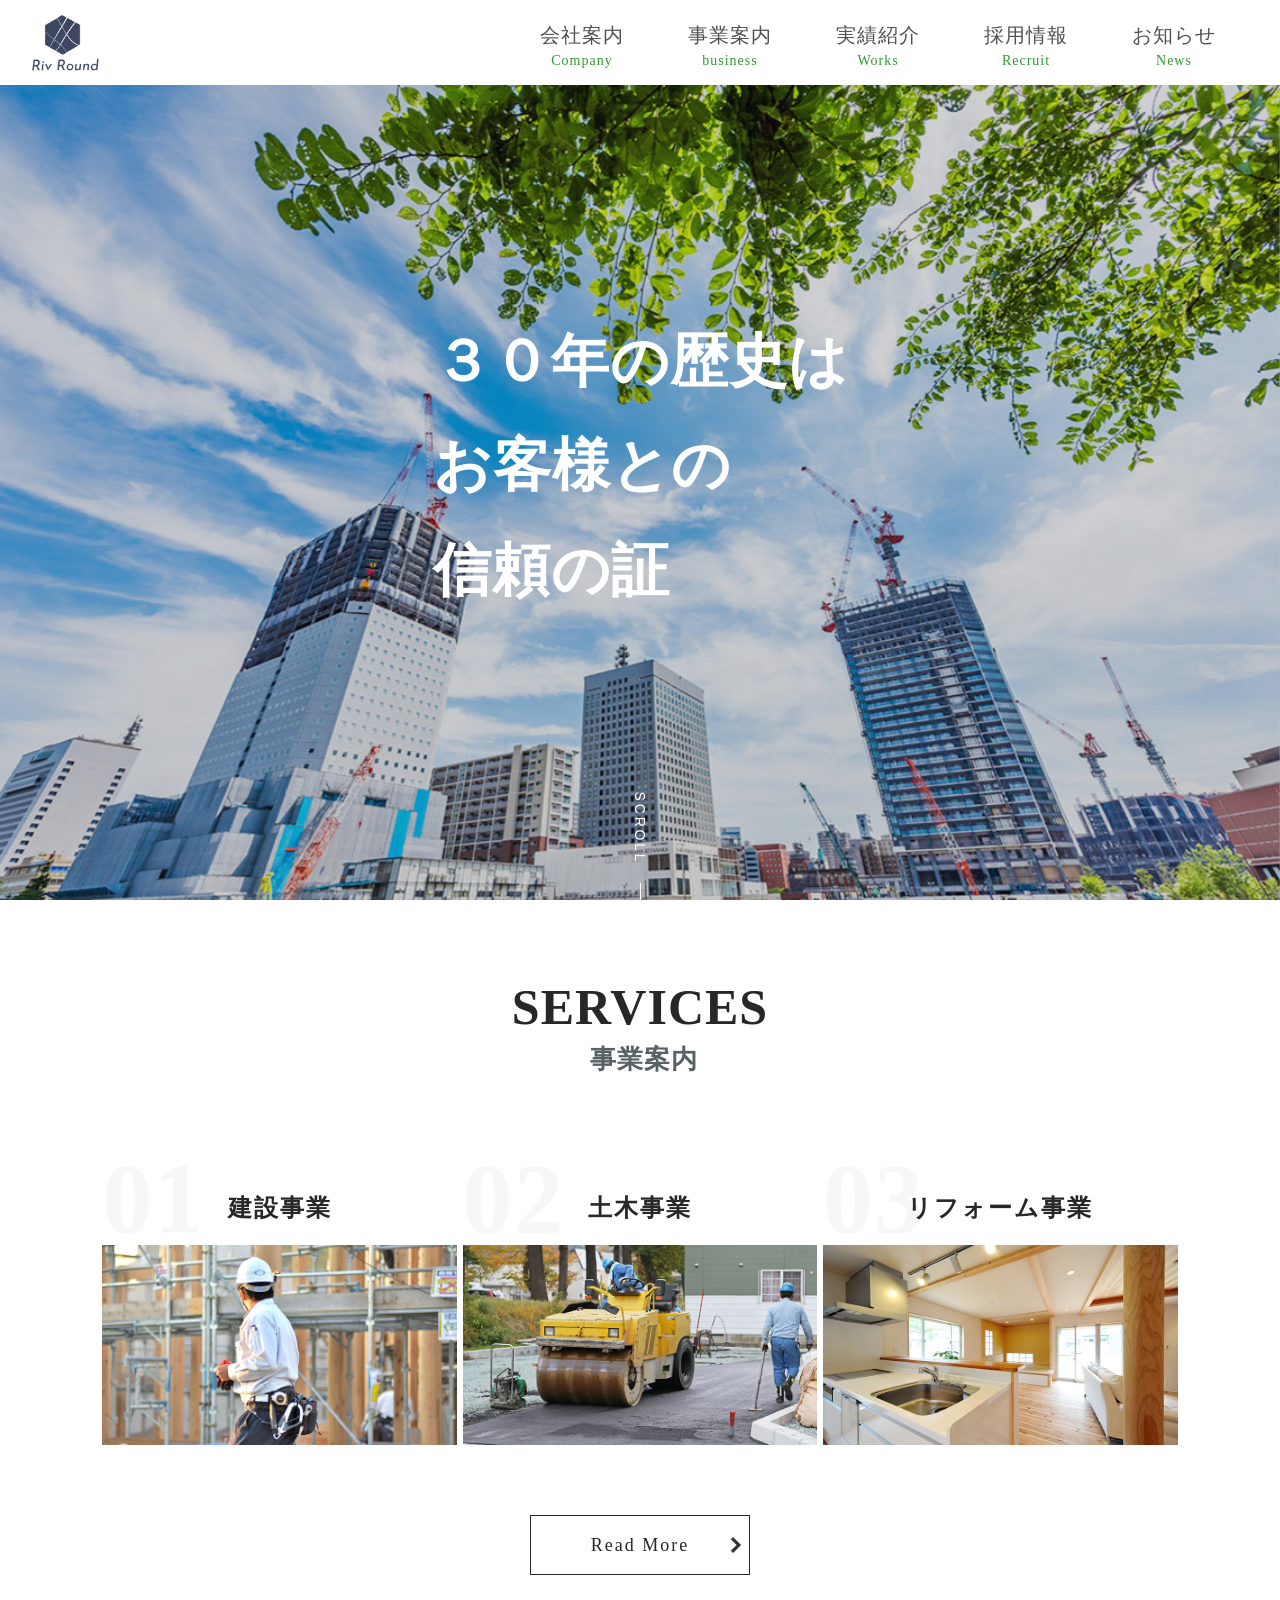
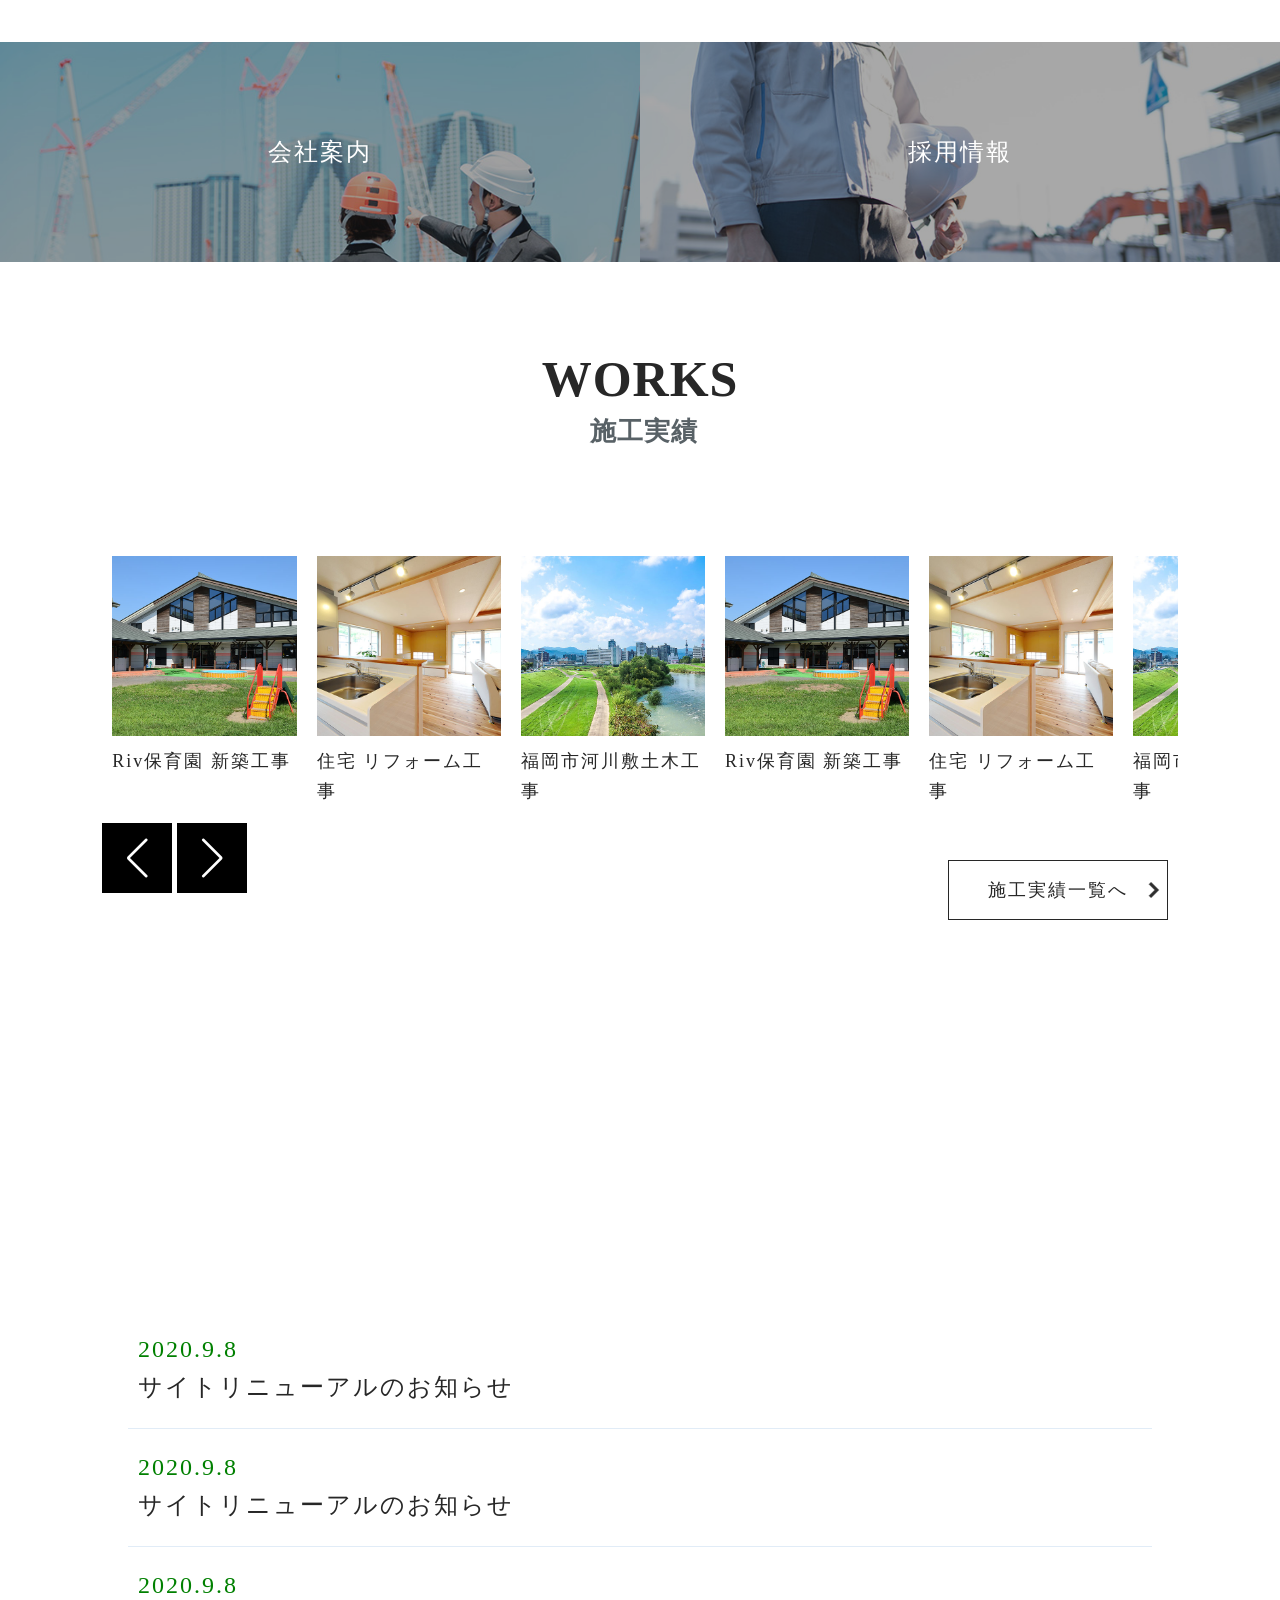
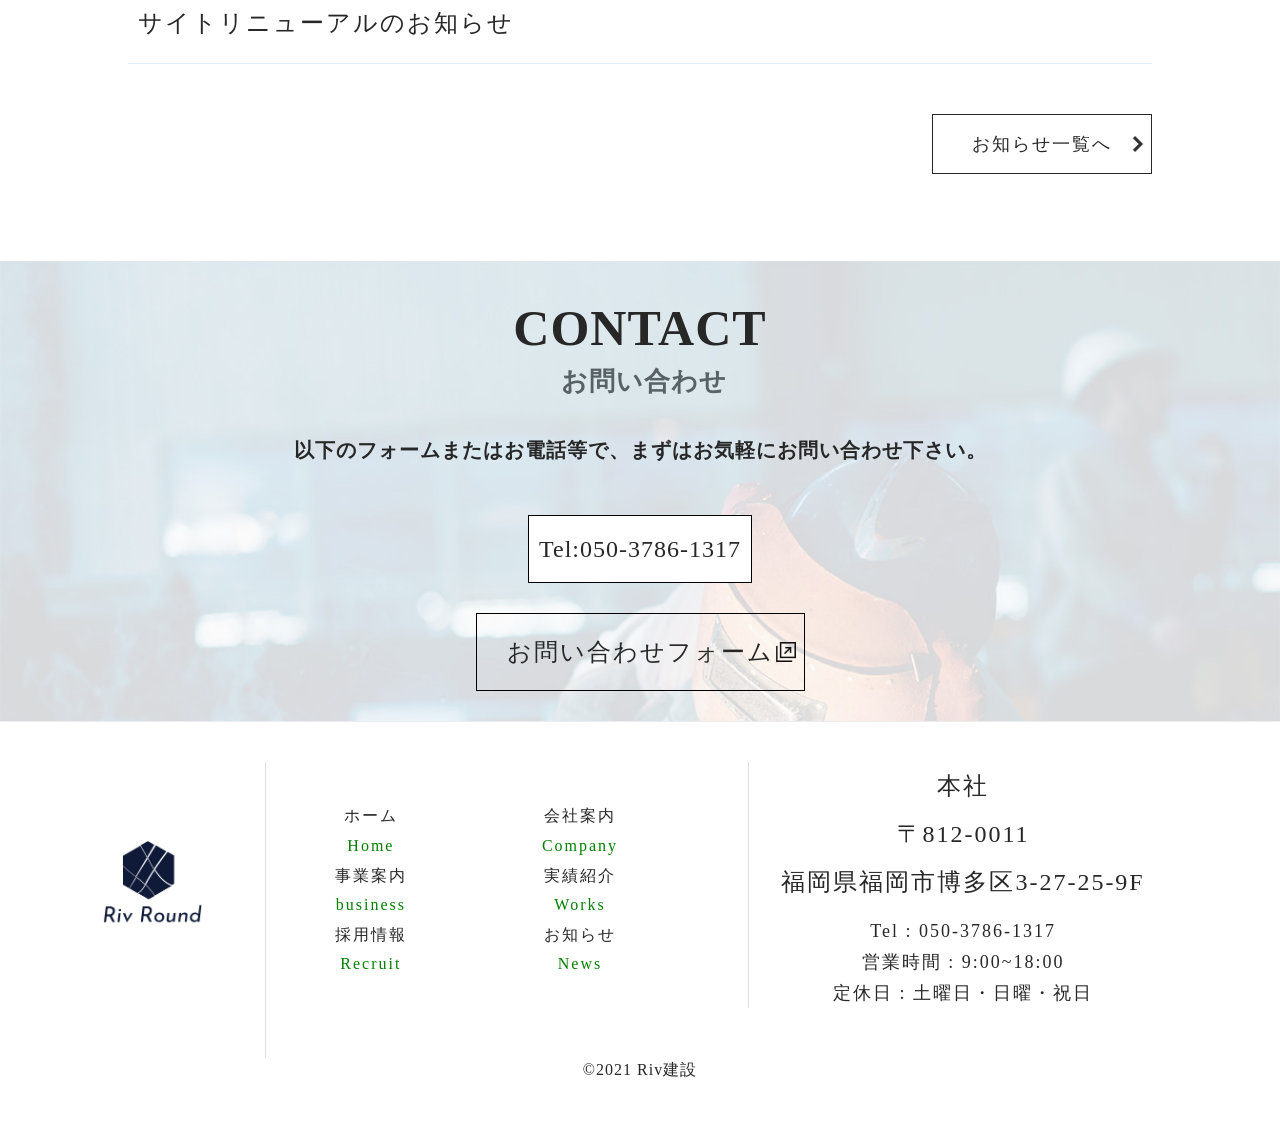
==== commit cc3ca76e: "svg" ====
--- a/index.html
+++ b/index.html
@@ -7,7 +7,6 @@
   <meta name="viewport" content="width=device-width, initial-scale=1.0">
   <title>建設業テンプレート5 | ホーム</title>
   <link rel="stylesheet" href="styles/vendor/animsition.min.css">
-  <link rel="stylesheet" href="/styles/vendor/logo-animation.min.css">
   <link rel="stylesheet" href="styles/vendor/bootstrap-reboot.css">
   <link rel="stylesheet" href="styles/vendor/swiper.min.css">
   <link rel="stylesheet" href="styles/style.css">
@@ -16,68 +15,6 @@
 
 <body>
   <div class="superwrapper">
-    <div class="svg-animation">
-      <svg id="レイヤー_1" data-name="レイヤー 1" xmlns="http://www.w3.org/2000/svg" viewBox="0 0 380.06 99.83"
-        width="380.05999755859375" height="99.83000183105469">
-        <path class="cls-1 svg-elem-1"
-          d="M146.45,384.68c4.32,1.33,8.57,2.9,12.75,4.65a65.91,65.91,0,0,1,8.17-7.14,44.33,44.33,0,0,1,7.92-4.7L158.75,368l-24,13.83A102.37,102.37,0,0,1,146.45,384.68Z"
-          transform="translate(-115.52 -367.37)"></path>
-        <path class="cls-1 svg-elem-2"
-          d="M136.63,414.67q1.71.75,3.39,1.59c.3-.61.62-1.22.94-1.82a116.54,116.54,0,0,1,11.56-17.54c1.57-2,3.2-3.87,4.91-5.72a129.6,129.6,0,0,0-14.7-5.09,91.73,91.73,0,0,0-11.21-2.42L116,392.62v16.15A74.49,74.49,0,0,1,136.63,414.67Z"
-          transform="translate(-115.52 -367.37)"></path>
-        <path class="cls-1 svg-elem-3"
-          d="M122.23,432a44.66,44.66,0,0,1,10.36,5.56c.27-1.47.59-2.93.95-4.38A77.21,77.21,0,0,1,139,418.39c-2-1-4.06-1.91-6.15-2.74A71,71,0,0,0,116,411.21v19.22A31,31,0,0,1,122.23,432Z"
-          transform="translate(-115.52 -367.37)"></path>
-        <path class="cls-1 svg-elem-4"
-          d="M130.17,438.87a40.15,40.15,0,0,0-9.76-4.93,28.48,28.48,0,0,0-4.39-1.1V442l15.28,8.82a75.2,75.2,0,0,1,.84-10.5C131.49,439.79,130.84,439.32,130.17,438.87Z"
-          transform="translate(-115.52 -367.37)"></path>
-        <path class="cls-1 svg-elem-5"
-          d="M173.07,395.9c2.05,1.08,4.08,2.21,6.1,3.37a66.2,66.2,0,0,1,10.93-10.63c.65-.49,1.32-1,2-1.43l-14.2-8.2a40,40,0,0,0-11,6.58,70.29,70.29,0,0,0-5.3,4.76C165.47,392.06,169.31,393.92,173.07,395.9Z"
-          transform="translate(-115.52 -367.37)"></path>
-        <path class="cls-1 svg-elem-6"
-          d="M159.32,428.62c.46.36.91.73,1.36,1.1.73-1.73,1.51-3.44,2.32-5.13a127.84,127.84,0,0,1,11.62-19.45q1.45-2,3-4-4.41-2.53-9-4.83-4.38-2.2-8.9-4.15a98.28,98.28,0,0,0-7,8.26,114.24,114.24,0,0,0-10.66,16.91A111.56,111.56,0,0,1,159.32,428.62Z"
-          transform="translate(-115.52 -367.37)"></path>
-        <path class="cls-1 svg-elem-7"
-          d="M144.81,455.43A38.22,38.22,0,0,0,134.31,442a70.31,70.31,0,0,0-.62,10.15l12.48,7.21A23.44,23.44,0,0,0,144.81,455.43Z"
-          transform="translate(-115.52 -367.37)"></path>
-        <path class="cls-1 svg-elem-8"
-          d="M155.15,428.43a108,108,0,0,0-14.07-9,76,76,0,0,0-5.91,17.34c-.16.8-.31,1.61-.44,2.41a49,49,0,0,1,6.86,6.72c3.52,4.23,6.57,9.47,7.33,15l5.92,3.42c-.24-1.94-.39-3.9-.44-5.85a61.45,61.45,0,0,1,1.32-14.12,82,82,0,0,1,3.47-10.92c.18-.49.37-1,.55-1.45Q157.49,430.19,155.15,428.43Z"
-          transform="translate(-115.52 -367.37)"></path>
-        <path class="cls-1 svg-elem-9"
-          d="M173.09,444.66a68.79,68.79,0,0,0-7.89-7.94c-1.15-1.05-2.33-2.07-3.52-3.07-.28.74-.54,1.48-.79,2.23-.62,1.86-1.4,3.65-1.95,5.53a51.23,51.23,0,0,0-1.42,6.36,58.27,58.27,0,0,0-.56,13.9c.11,1.41.29,2.82.53,4.22l1.26.74,21-12.12A81.62,81.62,0,0,0,173.09,444.66Z"
-          transform="translate(-115.52 -367.37)"></path>
-        <path class="cls-1 svg-elem-10"
-          d="M194,411.72c-4.62-3.33-9.41-6.45-14.32-9.35-1.71,2.14-3.33,4.35-4.88,6.61-2.15,3.13-4.16,6.37-6,9.68-1.7,3-3.33,6.16-4.7,9.17-.53,1.15-1,2.31-1.51,3.47q3.54,3,6.89,6.13c1.42,1.35,2.89,2.68,4.17,4.16,1,1.13,1.89,2.31,2.77,3.52,1.92,2.63,3.71,5.38,5.37,8.21L201.48,442V417.38Q197.84,414.46,194,411.72Z"
-          transform="translate(-115.52 -367.37)"></path>
-        <path class="cls-1 svg-elem-11"
-          d="M198.25,411.84c1.09.82,2.16,1.65,3.23,2.49V392.62l-7.06-4.08a43.45,43.45,0,0,0-5,3.7,70,70,0,0,0-8.17,8.26A185.87,185.87,0,0,1,198.25,411.84Z"
-          transform="translate(-115.52 -367.37)"></path>
-        <path class="cls-2 svg-elem-12"
-          d="M251.48,419.25a13.64,13.64,0,0,1-6,5.1l8.7,17.46H247.4l-8.22-16a12.65,12.65,0,0,1-1.44.06h-6.36l-2,16h-5.82l5.34-43.38h11.52q6.24,0,10,3a10.18,10.18,0,0,1,3.78,8.46q0,.66-.12,2A17.25,17.25,0,0,1,251.48,419.25Zm-13.14,1a10.1,10.1,0,0,0,5.73-1.47,8.62,8.62,0,0,0,3.15-3.57,9.78,9.78,0,0,0,1-4.08,7.33,7.33,0,0,0-1.83-5q-1.83-2.1-5.61-2.1H234l-2,16.2Z"
-          transform="translate(-115.52 -367.37)"></path>
-        <path class="cls-2 svg-elem-13"
-          d="M270.56,417l-3.06,24.84h-5.64L264.92,417Zm-4.17-10.59a3.38,3.38,0,0,1,2.49-1,3.63,3.63,0,0,1,2.25.75,2.45,2.45,0,0,1,1,2.07,3.25,3.25,0,0,1-1,2.43,3.48,3.48,0,0,1-2.52,1,3.75,3.75,0,0,1-2.25-.81,2.51,2.51,0,0,1-.93-2.07A3.23,3.23,0,0,1,266.39,406.38Z"
-          transform="translate(-115.52 -367.37)"></path>
-        <path class="cls-2 svg-elem-14" d="M303.74,417l-16.38,25.56h-.24L276.38,417H283l5.58,15.72L297.5,417Z"
-          transform="translate(-115.52 -367.37)"></path>
-        <path class="cls-2 svg-elem-15"
-          d="M354.08,419.25a13.64,13.64,0,0,1-6,5.1l8.7,17.46H350l-8.22-16a12.65,12.65,0,0,1-1.44.06H334l-2,16h-5.82l5.34-43.38H343q6.24,0,10,3a10.18,10.18,0,0,1,3.78,8.46q0,.66-.12,2A17.25,17.25,0,0,1,354.08,419.25Zm-13.14,1a10.1,10.1,0,0,0,5.73-1.47,8.62,8.62,0,0,0,3.15-3.57,9.78,9.78,0,0,0,1-4.08,7.33,7.33,0,0,0-1.83-5q-1.83-2.1-5.61-2.1h-6.72l-2,16.2Z"
-          transform="translate(-115.52 -367.37)"></path>
-        <path class="cls-2 svg-elem-16"
-          d="M370.7,441a12.08,12.08,0,0,1-5-4.2,11.41,11.41,0,0,1-1.92-6.63,15.76,15.76,0,0,1,1.5-6.63,12.79,12.79,0,0,1,4.74-5.4A14.56,14.56,0,0,1,378.2,416a14.4,14.4,0,0,1,6.42,1.47,12,12,0,0,1,4.83,4.26,11.49,11.49,0,0,1,1.83,6.45,16.07,16.07,0,0,1-1.41,6.39,13.17,13.17,0,0,1-4.62,5.55,13.92,13.92,0,0,1-8.25,2.28A14.9,14.9,0,0,1,370.7,441Zm11.19-4.68a8.5,8.5,0,0,0,2.79-3.51,10.86,10.86,0,0,0,.9-4.32,8,8,0,0,0-1.14-4.41,7,7,0,0,0-2.91-2.61,8.26,8.26,0,0,0-3.57-.84,7.66,7.66,0,0,0-4.71,1.41,8.69,8.69,0,0,0-2.82,3.54,10.77,10.77,0,0,0-.93,4.35,7.88,7.88,0,0,0,1.11,4.32,7.08,7.08,0,0,0,2.88,2.61,8.27,8.27,0,0,0,3.69.87A7.66,7.66,0,0,0,381.89,436.32Z"
-          transform="translate(-115.52 -367.37)"></path>
-        <path class="cls-2 svg-elem-17"
-          d="M423.44,417l-3.06,24.84h-5.1l.24-4.62a12,12,0,0,1-4.41,4.05,12.34,12.34,0,0,1-6,1.53A7.34,7.34,0,0,1,400,441a6.05,6.05,0,0,1-1.95-4.71,5,5,0,0,1,.06-.9L400.28,417h5.64l-2,16.5a4.31,4.31,0,0,0,.81,3.24,4,4,0,0,0,3.15,1.26,7,7,0,0,0,3.9-1.23,9.76,9.76,0,0,0,3.09-3.39,12.42,12.42,0,0,0,1.53-4.8L417.8,417Z"
-          transform="translate(-115.52 -367.37)"></path>
-        <path class="cls-2 svg-elem-18"
-          d="M453.89,417.81a6.06,6.06,0,0,1,2,4.74,5,5,0,0,1-.06.9l-2.22,18.36H448l2-16.44a3.82,3.82,0,0,0-4.26-4.56,7.55,7.55,0,0,0-5.73,2.64,11.63,11.63,0,0,0-2.91,6.72l-1.44,11.64H430.1l3-24.84h5l-.06,4.14a12.57,12.57,0,0,1,4.44-3.72,13,13,0,0,1,6-1.38A7.75,7.75,0,0,1,453.89,417.81Z"
-          transform="translate(-115.52 -367.37)"></path>
-        <path class="cls-2 svg-elem-19"
-          d="M495,395.31l-5.76,46.5h-5.58l.42-3.72q-4.26,4.26-9.18,4.26a12.26,12.26,0,0,1-6.27-1.62,11.8,11.8,0,0,1-4.38-4.38,11.93,11.93,0,0,1-1.59-6.06,14.52,14.52,0,0,1,1.77-7A13.95,13.95,0,0,1,477,416a12.41,12.41,0,0,1,5.4,1.17,10.81,10.81,0,0,1,4,3.09l3.06-24.9Zm-9.48,31.38a6.71,6.71,0,0,0-2.58-4.53,8.48,8.48,0,0,0-5.46-1.77,8.9,8.9,0,0,0-6.48,2.52,8.74,8.74,0,0,0-2.58,6.54,7.88,7.88,0,0,0,2.28,5.82,8,8,0,0,0,5.94,2.28,8.3,8.3,0,0,0,5-1.68,9.45,9.45,0,0,0,3.3-4.44Z"
-          transform="translate(-115.52 -367.37)"></path>
-      </svg>
-    </div>
-    <!-- /.svg-animation -->
     <header id="header" class="p-header">
       <div class="mobile-container">
         <div class="logo__img">
@@ -376,7 +313,7 @@
                   <span class="c-txt-xs">Recruit</span></a>
               </li>
               <li>
-                <a href="/news/news.html"><span class="animsition-link c-txt-sm">お知らせ</span>
+                <a class="animsition-link" href="/news/news.html"><span class="c-txt-sm">お知らせ</span>
                   <span class="c-txt-xs">News</span></a>
               </li>
             </ul>
@@ -434,7 +371,7 @@
   </div>
   <script src="https://code.jquery.com/jquery-3.6.0.min.js"
     integrity="sha256-/xUj+3OJU5yExlq6GSYGSHk7tPXikynS7ogEvDej/m4=" crossorigin="anonymous"></script>
-  <script src="/scripts/vendor/pace.js"></script>
+  <!-- <script src="/scripts/vendor/pace.js"></script> -->
   <script src="/scripts/vendor/animsition.min.js"></script>
   <script src="/scripts/libs/page.js"></script>
   <script src="/scripts/vendor/swiper.min.js"></script>
--- a/styles/style.css
+++ b/styles/style.css
@@ -145,26 +145,26 @@
   }
 }
 
-.c-mt, .c-company, .c-business #business01, .c-works #works, .c-recruit .recruit-message, .c-news, .c-news-sl {
+.c-mt, .c-company, .c-business #business01, .c-works #works, .c-recruit .recruit-message, .c-news, .c-news-sl, .c-contact {
   margin-top: 35vh;
 }
 
 @media screen and (min-width: 960px) {
-  .c-mt, .c-company, .c-business #business01, .c-works #works, .c-recruit .recruit-message, .c-news, .c-news-sl {
+  .c-mt, .c-company, .c-business #business01, .c-works #works, .c-recruit .recruit-message, .c-news, .c-news-sl, .c-contact {
     margin-top: 60vh;
   }
 }
 
 .mb-sm, .p-services__img, .p-works .hero, .p-works .hero .swiper-container2, .p-recruit__desc, .p-news__list, .p-contact__desc, .p-footer__logo, .p-footer__address, .c-company .c-policy__title, .c-company .c-policy__desc, .c-company .c-message__img, .c-company .c-message__desc, .c-company .c-about__title, .c-company .c-history__title, .c-business #business01 .c-title,
 .c-business #business02 .c-title,
-.c-business #business03 .c-title, .c-business-item__img, .c-works__img-wrap, .c-works__item__tit {
+.c-business #business03 .c-title, .c-business-item__img, .c-works__img-wrap, .c-works__item__tit, .mobile-menu__item {
   margin-bottom: 30px;
 }
 
 @media screen and (min-width: 600px) {
   .mb-sm, .p-services__img, .p-works .hero, .p-works .hero .swiper-container2, .p-recruit__desc, .p-news__list, .p-contact__desc, .p-footer__logo, .p-footer__address, .c-company .c-policy__title, .c-company .c-policy__desc, .c-company .c-message__img, .c-company .c-message__desc, .c-company .c-about__title, .c-company .c-history__title, .c-business #business01 .c-title,
   .c-business #business02 .c-title,
-  .c-business #business03 .c-title, .c-business-item__img, .c-works__img-wrap, .c-works__item__tit {
+  .c-business #business03 .c-title, .c-business-item__img, .c-works__img-wrap, .c-works__item__tit, .mobile-menu__item {
     margin-bottom: 30px;
   }
 }
@@ -172,23 +172,23 @@
 @media screen and (min-width: 960px) {
   .mb-sm, .p-services__img, .p-works .hero, .p-works .hero .swiper-container2, .p-recruit__desc, .p-news__list, .p-contact__desc, .p-footer__logo, .p-footer__address, .c-company .c-policy__title, .c-company .c-policy__desc, .c-company .c-message__img, .c-company .c-message__desc, .c-company .c-about__title, .c-company .c-history__title, .c-business #business01 .c-title,
   .c-business #business02 .c-title,
-  .c-business #business03 .c-title, .c-business-item__img, .c-works__img-wrap, .c-works__item__tit {
+  .c-business #business03 .c-title, .c-business-item__img, .c-works__img-wrap, .c-works__item__tit, .mobile-menu__item {
     margin-bottom: 50px;
   }
 }
 
-.mb-md, .p-title, .c-title, .p-services__item, .p-contact__tel, .c-company .c-policy, .c-company .c-message, .c-company .c-about, .c-company .c-about__desc, .c-company .c-access, .c-company .c-history, .c-business-item, .c-works__item, .c-recruit__title, .c-recruit__points li, .c-recruit .recruit-message, .c-recruit .recruit-detaiil, .mobile-menu__item {
+.mb-md, .p-title, .c-title, .p-services__item, .p-contact__tel, .c-company .c-policy, .c-company .c-message, .c-company .c-about, .c-company .c-about__desc, .c-company .c-access, .c-company .c-history, .c-business-item, .c-works__item, .c-recruit__title, .c-recruit__points li, .c-recruit .recruit-message, .c-recruit .recruit-detaiil {
   margin-bottom: 50px;
 }
 
 @media screen and (min-width: 600px) {
-  .mb-md, .p-title, .c-title, .p-services__item, .p-contact__tel, .c-company .c-policy, .c-company .c-message, .c-company .c-about, .c-company .c-about__desc, .c-company .c-access, .c-company .c-history, .c-business-item, .c-works__item, .c-recruit__title, .c-recruit__points li, .c-recruit .recruit-message, .c-recruit .recruit-detaiil, .mobile-menu__item {
+  .mb-md, .p-title, .c-title, .p-services__item, .p-contact__tel, .c-company .c-policy, .c-company .c-message, .c-company .c-about, .c-company .c-about__desc, .c-company .c-access, .c-company .c-history, .c-business-item, .c-works__item, .c-recruit__title, .c-recruit__points li, .c-recruit .recruit-message, .c-recruit .recruit-detaiil {
     margin-bottom: 60px;
   }
 }
 
 @media screen and (min-width: 960px) {
-  .mb-md, .p-title, .c-title, .p-services__item, .p-contact__tel, .c-company .c-policy, .c-company .c-message, .c-company .c-about, .c-company .c-about__desc, .c-company .c-access, .c-company .c-history, .c-business-item, .c-works__item, .c-recruit__title, .c-recruit__points li, .c-recruit .recruit-message, .c-recruit .recruit-detaiil, .mobile-menu__item {
+  .mb-md, .p-title, .c-title, .p-services__item, .p-contact__tel, .c-company .c-policy, .c-company .c-message, .c-company .c-about, .c-company .c-about__desc, .c-company .c-access, .c-company .c-history, .c-business-item, .c-works__item, .c-recruit__title, .c-recruit__points li, .c-recruit .recruit-message, .c-recruit .recruit-detaiil {
     margin-bottom: 100px;
   }
 }
@@ -289,6 +289,10 @@
   font-family: 'Cormorant Infant', serif;
   font-family: 'Noto Serif JP', serif;
   letter-spacing: 1px;
+}
+
+body.hidden {
+  overflow: hidden;
 }
 
 .superwrapper {
@@ -1436,6 +1440,196 @@
 
 .c-news-sl__link a span {
   color: #272727;
+}
+
+.c-contact {
+  padding-top: 40px;
+  background-color: #fff;
+}
+
+.c-contact-text {
+  margin-bottom: 30px;
+}
+
+.c-contact .contact-form {
+  text-align: center;
+}
+
+.c-contact .contact-form h1 {
+  display: block;
+  text-align: center;
+  margin: 30px 0;
+}
+
+.c-contact .contact-form input,
+.c-contact .contact-form textarea {
+  width: 100%;
+  border-radius: 5px;
+  border: 1px solid #949494;
+  margin: 12px 0 20px 0;
+}
+
+.c-contact .contact-form textarea {
+  margin-bottom: 0;
+}
+
+.c-contact .contact-form input {
+  height: 45px;
+}
+
+.c-contact .contact-form label {
+  text-align: left;
+  font-weight: bold;
+  font-size: 16px;
+}
+
+.c-contact .contact-form .must {
+  background-color: red;
+  border-radius: 10px;
+  color: #fff;
+  padding: 5px 10px;
+  margin-right: 10px;
+}
+
+.c-contact .contact-form .free {
+  background-color: #4245ce;
+  border-radius: 10px;
+  color: #fff;
+  padding: 5px 10px;
+  margin-right: 10px;
+}
+
+.c-contact .contact-form .wpcf7 form.invalid .wpcf7-response-output {
+  border: 1px solid red;
+}
+
+.c-contact .contact-form .wpcf7-acceptance input {
+  height: 20px;
+  width: 20px;
+  margin-right: 10px;
+}
+
+.c-contact .contact-form .ms-1 {
+  color: #2180da;
+  border-bottom: 1px solid #2180da;
+}
+
+.c-contact .contact-form .submit-btn {
+  text-align: center;
+}
+
+.c-contact .contact-form .submit-btn input:disabled {
+  border-color: #949494;
+}
+
+.c-contact .contact-form .submit-btn input {
+  border-color: #272727;
+  width: 70%;
+  max-width: 320px;
+}
+
+.c-contact .contact-form .ajax-loader {
+  display: none;
+}
+
+@media (min-width: 768px) {
+  .c-contact .contact-form .c-contact-text {
+    font-size: 18px;
+  }
+  .c-contact .contact-form input {
+    height: 55px;
+  }
+  .c-contact .contact-form input,
+  .c-contact .contact-form textarea {
+    margin: 24px 0 30px 0;
+  }
+  .c-contact .contact-form label {
+    font-size: 20px;
+    width: 540px;
+  }
+  .c-contact .contact-form .submit-btn input {
+    width: 70%;
+    max-width: 320px;
+    height: 64px;
+    font-size: 20px;
+  }
+  .c-contact .contact-form .wpcf7-acceptance input {
+    height: 30px;
+    width: 30px;
+    margin-right: 15px;
+  }
+  .c-contact .contact-form .ms-1 {
+    font-size: 18px;
+  }
+}
+
+.c-contact .grecaptcha-badge {
+  -webkit-box-shadow: none !important;
+          box-shadow: none !important;
+  width: 100% !important;
+}
+
+.c-contact .grecaptcha-badge iframe {
+  -webkit-box-shadow: grey 0px 0px 5px;
+          box-shadow: grey 0px 0px 5px;
+}
+
+.c-privacy {
+  margin-top: 100px;
+}
+
+.c-privacy .c-title {
+  text-align: center;
+  font-size: 26px;
+  display: block;
+  margin-bottom: 50px;
+  font-weight: bold;
+}
+
+.c-privacy h3 {
+  margin-bottom: 20px;
+}
+
+.c-privacy-item {
+  margin-bottom: 30px;
+}
+
+.c-privacy-btn {
+  text-align: center;
+  margin: 40px 0;
+  font-size: 20px;
+}
+
+.c-privacy-btn a {
+  position: relative;
+  border: 1px solid #272727;
+  padding: 15px 30px;
+  border-radius: 5px;
+  background-color: #fff;
+  -webkit-transition: all 0.3s;
+  transition: all 0.3s;
+  letter-spacing: 2px;
+}
+
+.c-privacy-btn a:hover {
+  letter-spacing: 5px;
+  -webkit-transition: all 0.3s;
+  transition: all 0.3s;
+}
+
+.c-privacy-btn a::after {
+  position: absolute;
+  top: 0;
+  right: 5px;
+  bottom: 0;
+  margin: auto;
+  content: '';
+  display: inline-block;
+  height: 18px;
+  width: 18px;
+  background-image: url(../images/common/arrow.png);
+  background-size: contain;
+  background-repeat: no-repeat;
 }
 
 .swiper-container {
@@ -1612,7 +1806,7 @@
     color: #272727;
   }
   .pc-container .pc-nav-item small {
-    color: #F99900;
+    color: green;
     display: block;
     text-align: center;
     font-size: 10px;
@@ -1662,7 +1856,7 @@
   width: 100%;
   text-align: center;
   list-style: none;
-  padding-top: 140px;
+  padding-top: 100px;
 }
 
 .mobile-menu__item {
@@ -1688,7 +1882,7 @@
 }
 
 .mobile-menu .contact-btn-item {
-  width: 30%;
+  width: 31%;
   text-align: center;
 }
 
@@ -2060,641 +2254,6 @@
 .clip-js-bg.reveal.skew2 {
   -webkit-transform: translate(0);
           transform: translate(0);
-}
-
-.cls-1,
-.cls-2 {
-  fill: none;
-  stroke-miterlimit: 10;
-}
-
-.cls-1 {
-  stroke: #231815;
-}
-
-.cls-2 {
-  stroke: #232339;
-}
-
-.svg-animation {
-  display: none;
-}
-
-.pace-running {
-  opacity: 0;
-}
-
-.pace-running .superwrapper {
-  opacity: 0;
-}
-
-.pace-done .svg-animation {
-  position: fixed;
-  top: 0;
-  left: 0;
-  right: 0;
-  bottom: 0;
-  z-index: 99999;
-  background-color: white;
-  display: -webkit-box;
-  display: -ms-flexbox;
-  display: flex;
-  -webkit-box-pack: center;
-      -ms-flex-pack: center;
-          justify-content: center;
-  -webkit-box-align: center;
-      -ms-flex-align: center;
-          align-items: center;
-  -webkit-animation: byeOpening 5.5s forwards;
-          animation: byeOpening 5.5s forwards;
-  padding: 0 10vw;
-}
-
-.pace-done .svg-animation .svg-inner {
-  padding: 20px;
-}
-
-.pace-done .svg-animation .svg-inner svg {
-  height: 100%;
-  width: 100%;
-}
-
-@media (min-width: 600px) {
-  svg {
-    width: 50%;
-  }
-}
-
-@-webkit-keyframes byeOpening {
-  50% {
-    opacity: 1;
-  }
-  80% {
-    opacity: 0;
-    display: none;
-  }
-  100% {
-    opacity: 0;
-    display: none;
-    z-index: -1;
-  }
-}
-
-@keyframes byeOpening {
-  50% {
-    opacity: 1;
-  }
-  80% {
-    opacity: 0;
-    display: none;
-  }
-  100% {
-    opacity: 0;
-    display: none;
-    z-index: -1;
-  }
-}
-
-#wrap_all path:nth-child(1) {
-  fill: #090933;
-  stroke: #666666;
-  stroke-width: 2px;
-  -webkit-animation: svg 3s ease-in both;
-          animation: svg 3s ease-in both;
-  -webkit-animation-delay: 0.1s;
-          animation-delay: 0.1s;
-}
-
-#wrap_all path:nth-child(2) {
-  fill: #090933;
-  stroke: #666666;
-  stroke-width: 2px;
-  -webkit-animation: svg 3s ease-in both;
-          animation: svg 3s ease-in both;
-  -webkit-animation-delay: 0.2s;
-          animation-delay: 0.2s;
-}
-
-#wrap_all path:nth-child(3) {
-  fill: #090933;
-  stroke: #666666;
-  stroke-width: 2px;
-  -webkit-animation: svg 3s ease-in both;
-          animation: svg 3s ease-in both;
-  -webkit-animation-delay: 0.3s;
-          animation-delay: 0.3s;
-}
-
-#wrap_all path:nth-child(4) {
-  fill: #090933;
-  stroke: #666666;
-  stroke-width: 2px;
-  -webkit-animation: svg 3s ease-in both;
-          animation: svg 3s ease-in both;
-  -webkit-animation-delay: 0.4s;
-          animation-delay: 0.4s;
-}
-
-#wrap_all path:nth-child(5) {
-  fill: #090933;
-  stroke: #666666;
-  stroke-width: 2px;
-  -webkit-animation: svg 3s ease-in both;
-          animation: svg 3s ease-in both;
-  -webkit-animation-delay: 0.5s;
-          animation-delay: 0.5s;
-}
-
-#wrap_all path:nth-child(6) {
-  fill: #090933;
-  stroke: #666666;
-  stroke-width: 2px;
-  -webkit-animation: svg 3s ease-in both;
-          animation: svg 3s ease-in both;
-  -webkit-animation-delay: 0.6s;
-          animation-delay: 0.6s;
-}
-
-#wrap_all path:nth-child(7) {
-  fill: #090933;
-  stroke: #666666;
-  stroke-width: 2px;
-  -webkit-animation: svg 3s ease-in both;
-          animation: svg 3s ease-in both;
-  -webkit-animation-delay: 0.7s;
-          animation-delay: 0.7s;
-}
-
-#wrap_all path:nth-child(8) {
-  fill: #090933;
-  stroke: #666666;
-  stroke-width: 2px;
-  -webkit-animation: svg 3s ease-in both;
-          animation: svg 3s ease-in both;
-  -webkit-animation-delay: 0.8s;
-          animation-delay: 0.8s;
-}
-
-#wrap_all path:nth-child(9) {
-  fill: #090933;
-  stroke: #666666;
-  stroke-width: 2px;
-  -webkit-animation: svg 3s ease-in both;
-          animation: svg 3s ease-in both;
-  -webkit-animation-delay: 0.9s;
-          animation-delay: 0.9s;
-}
-
-#wrap_all path:nth-child(10) {
-  fill: #090933;
-  stroke: #666666;
-  stroke-width: 2px;
-  -webkit-animation: svg 3s ease-in both;
-          animation: svg 3s ease-in both;
-  -webkit-animation-delay: 1s;
-          animation-delay: 1s;
-}
-
-#wrap_all path:nth-child(11) {
-  fill: #090933;
-  stroke: #666666;
-  stroke-width: 2px;
-  -webkit-animation: svg 3s ease-in both;
-          animation: svg 3s ease-in both;
-  -webkit-animation-delay: 1.1s;
-          animation-delay: 1.1s;
-}
-
-#wrap_all path:nth-child(12) {
-  fill: #090933;
-  stroke: #666666;
-  stroke-width: 2px;
-  -webkit-animation: svg 3s ease-in both;
-          animation: svg 3s ease-in both;
-  -webkit-animation-delay: 1.2s;
-          animation-delay: 1.2s;
-}
-
-#wrap_all path:nth-child(13) {
-  fill: #090933;
-  stroke: #666666;
-  stroke-width: 2px;
-  -webkit-animation: svg 3s ease-in both;
-          animation: svg 3s ease-in both;
-  -webkit-animation-delay: 1.3s;
-          animation-delay: 1.3s;
-}
-
-#wrap_all path:nth-child(14) {
-  fill: #090933;
-  stroke: #666666;
-  stroke-width: 2px;
-  -webkit-animation: svg 3s ease-in both;
-          animation: svg 3s ease-in both;
-  -webkit-animation-delay: 1.4s;
-          animation-delay: 1.4s;
-}
-
-#wrap_all path:nth-child(15) {
-  fill: #090933;
-  stroke: #666666;
-  stroke-width: 2px;
-  -webkit-animation: svg 3s ease-in both;
-          animation: svg 3s ease-in both;
-  -webkit-animation-delay: 1.5s;
-          animation-delay: 1.5s;
-}
-
-#wrap_all path:nth-child(16) {
-  fill: #090933;
-  stroke: #666666;
-  stroke-width: 2px;
-  -webkit-animation: svg 3s ease-in both;
-          animation: svg 3s ease-in both;
-  -webkit-animation-delay: 1.6s;
-          animation-delay: 1.6s;
-}
-
-#wrap_all path:nth-child(17) {
-  fill: #090933;
-  stroke: #666666;
-  stroke-width: 2px;
-  -webkit-animation: svg 3s ease-in both;
-          animation: svg 3s ease-in both;
-  -webkit-animation-delay: 1.7s;
-          animation-delay: 1.7s;
-}
-
-#wrap_all path:nth-child(18) {
-  fill: #090933;
-  stroke: #666666;
-  stroke-width: 2px;
-  -webkit-animation: svg 3s ease-in both;
-          animation: svg 3s ease-in both;
-  -webkit-animation-delay: 1.8s;
-          animation-delay: 1.8s;
-}
-
-#wrap_all path:nth-child(19) {
-  fill: #090933;
-  stroke: #666666;
-  stroke-width: 2px;
-  -webkit-animation: svg 3s ease-in both;
-          animation: svg 3s ease-in both;
-  -webkit-animation-delay: 1.9s;
-          animation-delay: 1.9s;
-}
-
-#wrap_all path:nth-child(20) {
-  fill: #090933;
-  stroke: #666666;
-  stroke-width: 2px;
-  -webkit-animation: svg 3s ease-in both;
-          animation: svg 3s ease-in both;
-  -webkit-animation-delay: 2s;
-          animation-delay: 2s;
-}
-
-#wrap_all path:nth-child(21) {
-  fill: #090933;
-  stroke: #666666;
-  stroke-width: 2px;
-  -webkit-animation: svg 3s ease-in both;
-          animation: svg 3s ease-in both;
-  -webkit-animation-delay: 2.1s;
-          animation-delay: 2.1s;
-}
-
-#wrap_all path:nth-child(22) {
-  fill: #090933;
-  stroke: #666666;
-  stroke-width: 2px;
-  -webkit-animation: svg 3s ease-in both;
-          animation: svg 3s ease-in both;
-  -webkit-animation-delay: 2.2s;
-          animation-delay: 2.2s;
-}
-
-#wrap_all path:nth-child(23) {
-  fill: #090933;
-  stroke: #666666;
-  stroke-width: 2px;
-  -webkit-animation: svg 3s ease-in both;
-          animation: svg 3s ease-in both;
-  -webkit-animation-delay: 2.3s;
-          animation-delay: 2.3s;
-}
-
-#wrap_all path:nth-child(24) {
-  fill: #090933;
-  stroke: #666666;
-  stroke-width: 2px;
-  -webkit-animation: svg 3s ease-in both;
-          animation: svg 3s ease-in both;
-  -webkit-animation-delay: 2.4s;
-          animation-delay: 2.4s;
-}
-
-#wrap_all path:nth-child(25) {
-  fill: #090933;
-  stroke: #666666;
-  stroke-width: 2px;
-  -webkit-animation: svg 3s ease-in both;
-          animation: svg 3s ease-in both;
-  -webkit-animation-delay: 2.5s;
-          animation-delay: 2.5s;
-}
-
-#wrap_all path:nth-child(26) {
-  fill: #090933;
-  stroke: #666666;
-  stroke-width: 2px;
-  -webkit-animation: svg 3s ease-in both;
-          animation: svg 3s ease-in both;
-  -webkit-animation-delay: 2.6s;
-          animation-delay: 2.6s;
-}
-
-#wrap_all path:nth-child(27) {
-  fill: #090933;
-  stroke: #666666;
-  stroke-width: 2px;
-  -webkit-animation: svg 3s ease-in both;
-          animation: svg 3s ease-in both;
-  -webkit-animation-delay: 2.7s;
-          animation-delay: 2.7s;
-}
-
-#wrap_all path:nth-child(28) {
-  fill: #090933;
-  stroke: #666666;
-  stroke-width: 2px;
-  -webkit-animation: svg 3s ease-in both;
-          animation: svg 3s ease-in both;
-  -webkit-animation-delay: 2.8s;
-          animation-delay: 2.8s;
-}
-
-#wrap_all path:nth-child(29) {
-  fill: #090933;
-  stroke: #666666;
-  stroke-width: 2px;
-  -webkit-animation: svg 3s ease-in both;
-          animation: svg 3s ease-in both;
-  -webkit-animation-delay: 2.9s;
-          animation-delay: 2.9s;
-}
-
-#wrap_all path:nth-child(30) {
-  fill: #090933;
-  stroke: #666666;
-  stroke-width: 2px;
-  -webkit-animation: svg 3s ease-in both;
-          animation: svg 3s ease-in both;
-  -webkit-animation-delay: 3s;
-          animation-delay: 3s;
-}
-
-#wrap_all path:nth-child(31) {
-  fill: #090933;
-  stroke: #666666;
-  stroke-width: 2px;
-  -webkit-animation: svg 3s ease-in both;
-          animation: svg 3s ease-in both;
-  -webkit-animation-delay: 3.1s;
-          animation-delay: 3.1s;
-}
-
-#wrap_all path:nth-child(32) {
-  fill: #090933;
-  stroke: #666666;
-  stroke-width: 2px;
-  -webkit-animation: svg 3s ease-in both;
-          animation: svg 3s ease-in both;
-  -webkit-animation-delay: 3.2s;
-          animation-delay: 3.2s;
-}
-
-#wrap_all path:nth-child(33) {
-  fill: #090933;
-  stroke: #666666;
-  stroke-width: 2px;
-  -webkit-animation: svg 3s ease-in both;
-          animation: svg 3s ease-in both;
-  -webkit-animation-delay: 3.3s;
-          animation-delay: 3.3s;
-}
-
-#wrap_all path:nth-child(34) {
-  fill: #090933;
-  stroke: #666666;
-  stroke-width: 2px;
-  -webkit-animation: svg 3s ease-in both;
-          animation: svg 3s ease-in both;
-  -webkit-animation-delay: 3.4s;
-          animation-delay: 3.4s;
-}
-
-#wrap_all path:nth-child(35) {
-  fill: #090933;
-  stroke: #666666;
-  stroke-width: 2px;
-  -webkit-animation: svg 3s ease-in both;
-          animation: svg 3s ease-in both;
-  -webkit-animation-delay: 3.5s;
-          animation-delay: 3.5s;
-}
-
-#wrap_all path:nth-child(36) {
-  fill: #090933;
-  stroke: #666666;
-  stroke-width: 2px;
-  -webkit-animation: svg 3s ease-in both;
-          animation: svg 3s ease-in both;
-  -webkit-animation-delay: 3.6s;
-          animation-delay: 3.6s;
-}
-
-#wrap_all path:nth-child(37) {
-  fill: #090933;
-  stroke: #666666;
-  stroke-width: 2px;
-  -webkit-animation: svg 3s ease-in both;
-          animation: svg 3s ease-in both;
-  -webkit-animation-delay: 3.7s;
-          animation-delay: 3.7s;
-}
-
-#wrap_all path:nth-child(38) {
-  fill: #090933;
-  stroke: #666666;
-  stroke-width: 2px;
-  -webkit-animation: svg 3s ease-in both;
-          animation: svg 3s ease-in both;
-  -webkit-animation-delay: 3.8s;
-          animation-delay: 3.8s;
-}
-
-#wrap_all path:nth-child(39) {
-  fill: #090933;
-  stroke: #666666;
-  stroke-width: 2px;
-  -webkit-animation: svg 3s ease-in both;
-          animation: svg 3s ease-in both;
-  -webkit-animation-delay: 3.9s;
-          animation-delay: 3.9s;
-}
-
-#wrap_all path:nth-child(40) {
-  fill: #090933;
-  stroke: #666666;
-  stroke-width: 2px;
-  -webkit-animation: svg 3s ease-in both;
-          animation: svg 3s ease-in both;
-  -webkit-animation-delay: 4s;
-          animation-delay: 4s;
-}
-
-#wrap_all path:nth-child(41) {
-  fill: #090933;
-  stroke: #666666;
-  stroke-width: 2px;
-  -webkit-animation: svg 3s ease-in both;
-          animation: svg 3s ease-in both;
-  -webkit-animation-delay: 4.1s;
-          animation-delay: 4.1s;
-}
-
-#wrap_all path:nth-child(42) {
-  fill: #090933;
-  stroke: #666666;
-  stroke-width: 2px;
-  -webkit-animation: svg 3s ease-in both;
-          animation: svg 3s ease-in both;
-  -webkit-animation-delay: 4.2s;
-          animation-delay: 4.2s;
-}
-
-#wrap_all path:nth-child(43) {
-  fill: #090933;
-  stroke: #666666;
-  stroke-width: 2px;
-  -webkit-animation: svg 3s ease-in both;
-          animation: svg 3s ease-in both;
-  -webkit-animation-delay: 4.3s;
-          animation-delay: 4.3s;
-}
-
-#wrap_all path:nth-child(44) {
-  fill: #090933;
-  stroke: #666666;
-  stroke-width: 2px;
-  -webkit-animation: svg 3s ease-in both;
-          animation: svg 3s ease-in both;
-  -webkit-animation-delay: 4.4s;
-          animation-delay: 4.4s;
-}
-
-#wrap_all path:nth-child(45) {
-  fill: #090933;
-  stroke: #666666;
-  stroke-width: 2px;
-  -webkit-animation: svg 3s ease-in both;
-          animation: svg 3s ease-in both;
-  -webkit-animation-delay: 4.5s;
-          animation-delay: 4.5s;
-}
-
-#wrap_all path:nth-child(46) {
-  fill: #090933;
-  stroke: #666666;
-  stroke-width: 2px;
-  -webkit-animation: svg 3s ease-in both;
-          animation: svg 3s ease-in both;
-  -webkit-animation-delay: 4.6s;
-          animation-delay: 4.6s;
-}
-
-#wrap_all path:nth-child(47) {
-  fill: #090933;
-  stroke: #666666;
-  stroke-width: 2px;
-  -webkit-animation: svg 3s ease-in both;
-          animation: svg 3s ease-in both;
-  -webkit-animation-delay: 4.7s;
-          animation-delay: 4.7s;
-}
-
-#wrap_all path:nth-child(48) {
-  fill: #090933;
-  stroke: #666666;
-  stroke-width: 2px;
-  -webkit-animation: svg 3s ease-in both;
-          animation: svg 3s ease-in both;
-  -webkit-animation-delay: 4.8s;
-          animation-delay: 4.8s;
-}
-
-#wrap_all path:nth-child(49) {
-  fill: #090933;
-  stroke: #666666;
-  stroke-width: 2px;
-  -webkit-animation: svg 3s ease-in both;
-          animation: svg 3s ease-in both;
-  -webkit-animation-delay: 4.9s;
-          animation-delay: 4.9s;
-}
-
-#wrap_all path {
-  fill: #eb0d0d;
-  stroke: #999595;
-  stroke-width: 2px;
-  -webkit-animation: svg 5s ease-in both;
-          animation: svg 5s ease-in both;
-}
-
-@-webkit-keyframes svg {
-  0% {
-    fill: transparent;
-    stroke-dasharray: 2000px;
-    stroke-dashoffset: 2000px;
-  }
-  20% {
-    stroke-dashoffset: 000;
-  }
-  30% {
-    fill: transparent;
-  }
-  70% {
-    fill: #090933;
-    stroke: transparent;
-  }
-  100% {
-    fill: #090933;
-    stroke: transparent;
-  }
-}
-
-@keyframes svg {
-  0% {
-    fill: transparent;
-    stroke-dasharray: 2000px;
-    stroke-dashoffset: 2000px;
-  }
-  20% {
-    stroke-dashoffset: 000;
-  }
-  30% {
-    fill: transparent;
-  }
-  70% {
-    fill: #090933;
-    stroke: transparent;
-  }
-  100% {
-    fill: #090933;
-    stroke: transparent;
-  }
 }
 
 .appear.up .item {
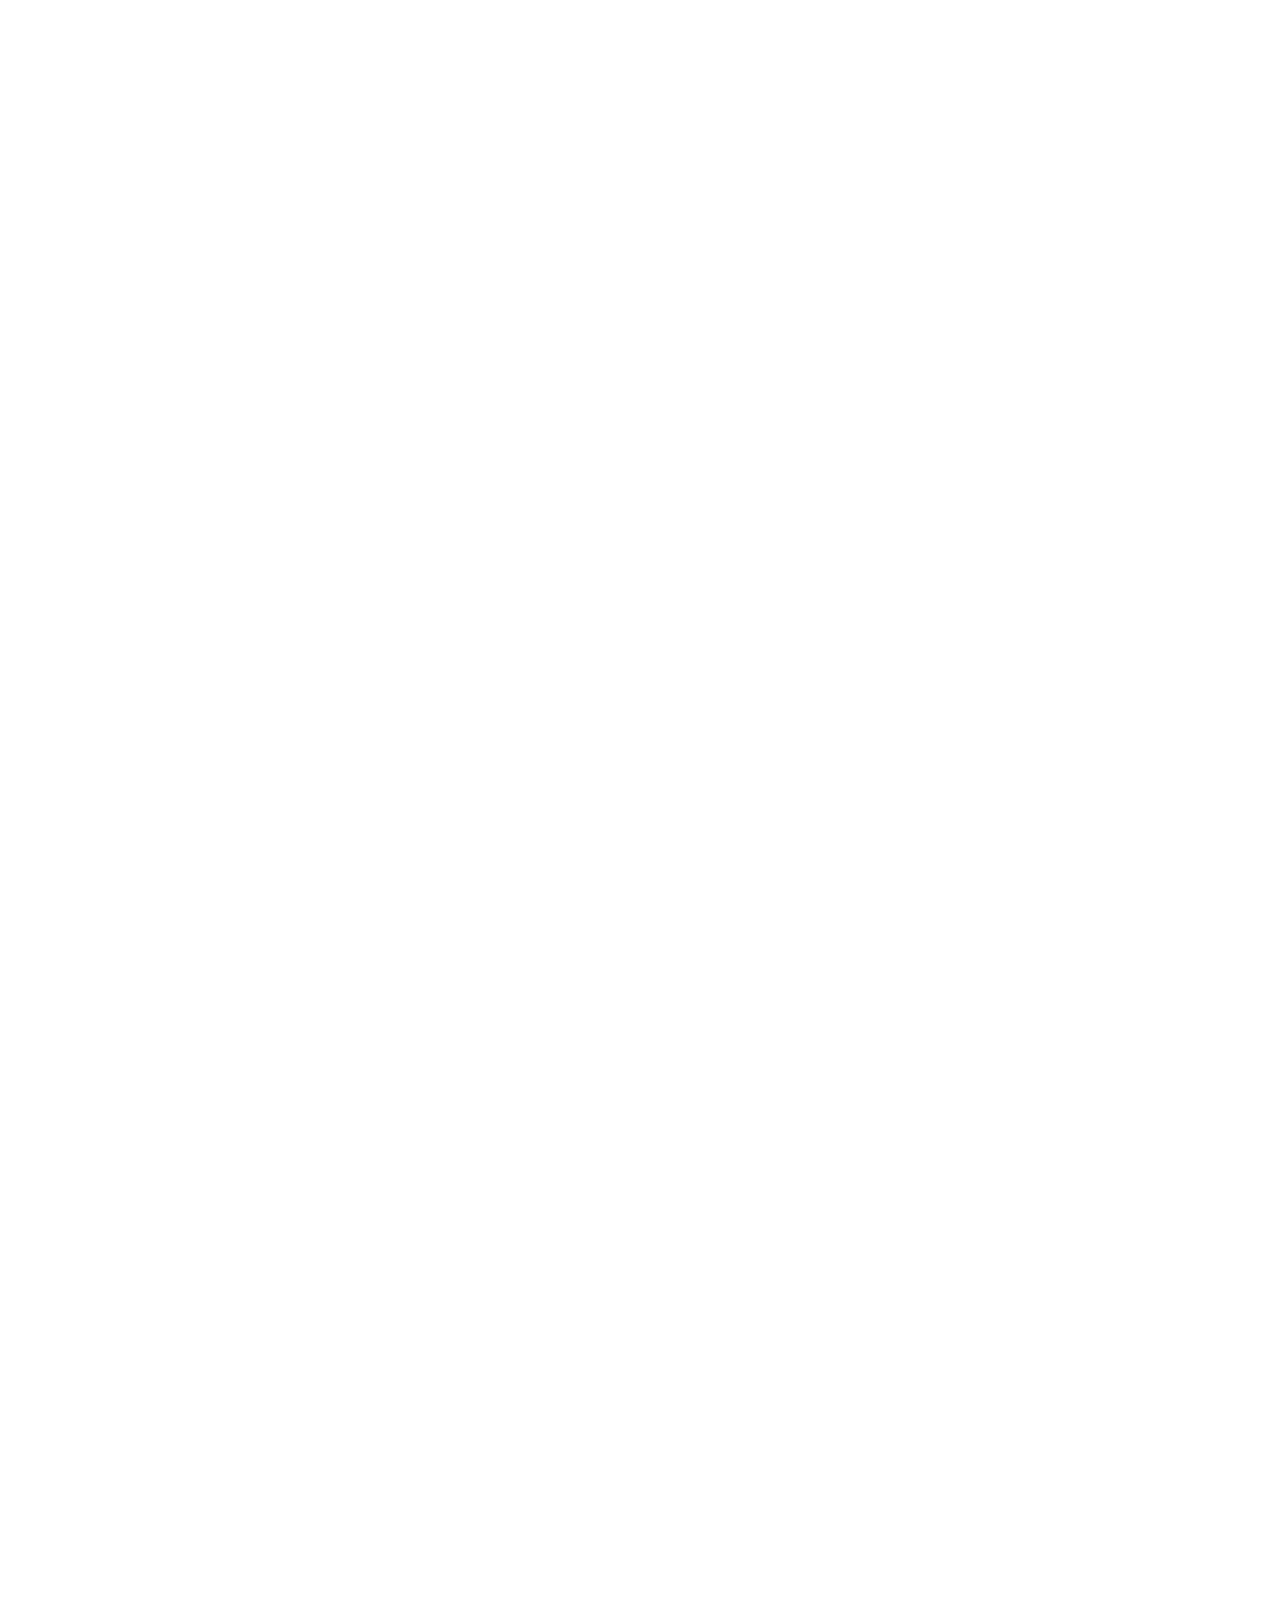
==== commit 77e0b582: "animsition" ====
--- a/index.html
+++ b/index.html
@@ -13,7 +13,7 @@
 
 </head>
 
-<body>
+<body class="animsition">
   <div class="superwrapper">
     <header id="header" class="p-header">
       <div class="mobile-container">
@@ -354,7 +354,7 @@
               </a>
             </li>
             <li class="contact-btn-item">
-              <a href="mailto:info@riv-round.com">
+              <a href="/contact/contact.html">
                 <span class="mail">お問い合わせ</span>
               </a>
             </li>
--- a/styles/style.css
+++ b/styles/style.css
@@ -1843,6 +1843,7 @@
   -webkit-transition: all 0.5s;
   transition: all 0.5s;
   z-index: 8000;
+  opacity: 0;
 }
 
 .mobile-menu__nav {
@@ -1996,6 +1997,7 @@
   transition: all 0.5s;
   -webkit-transform: none;
           transform: none;
+  opacity: 1;
 }
 
 .menu-open.mobile-menu nav li {
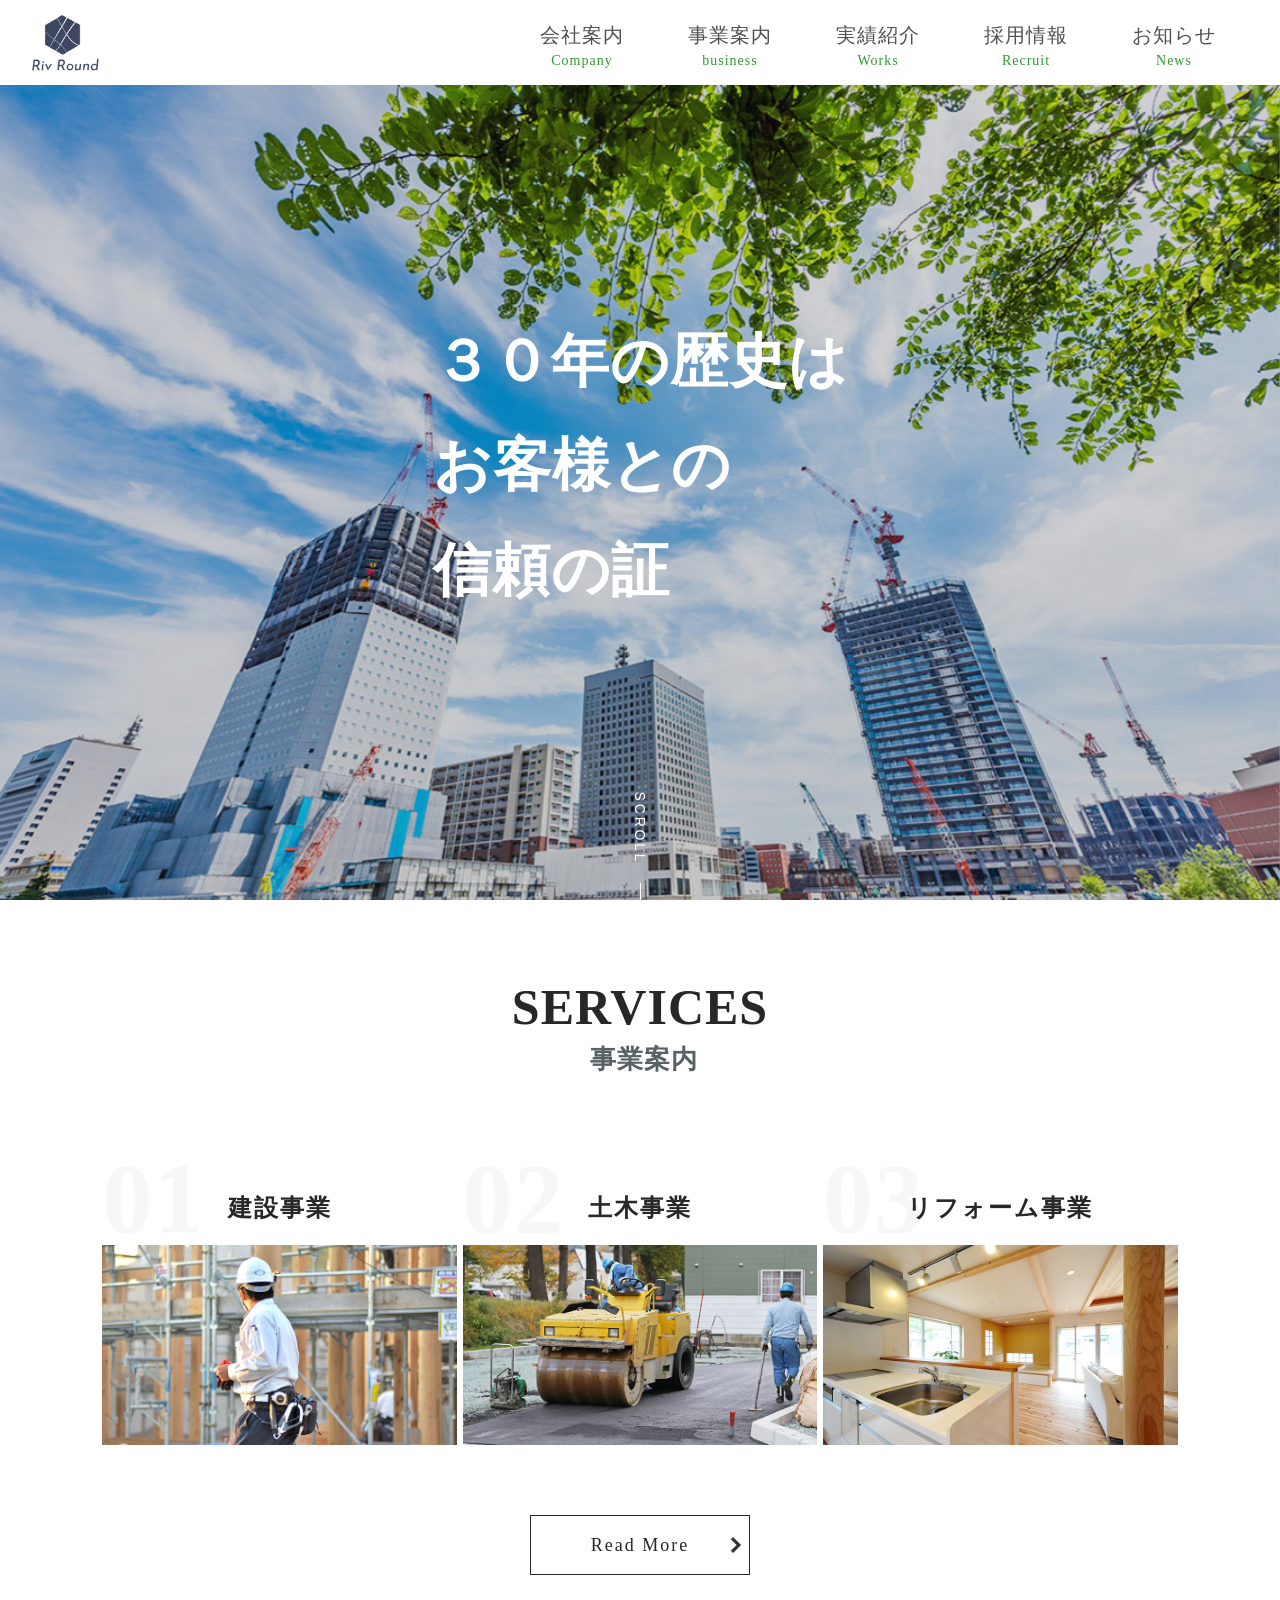
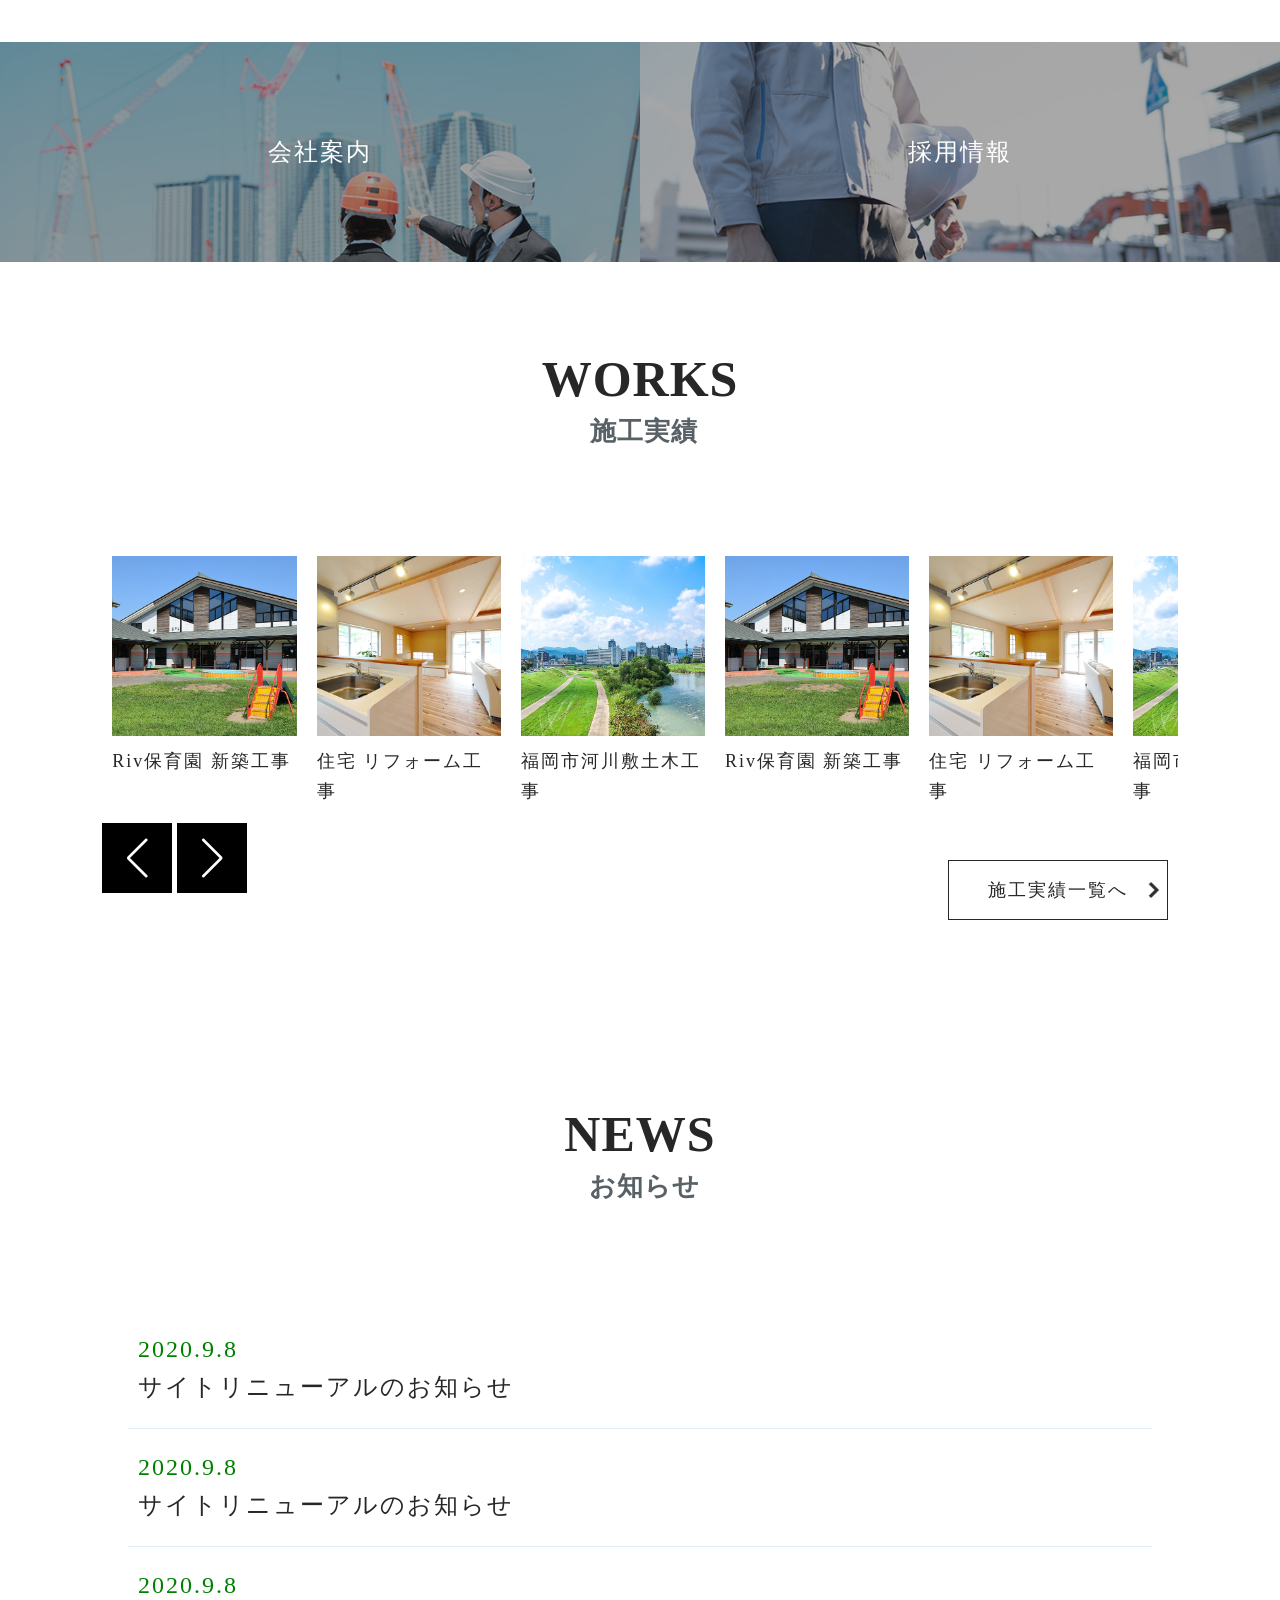
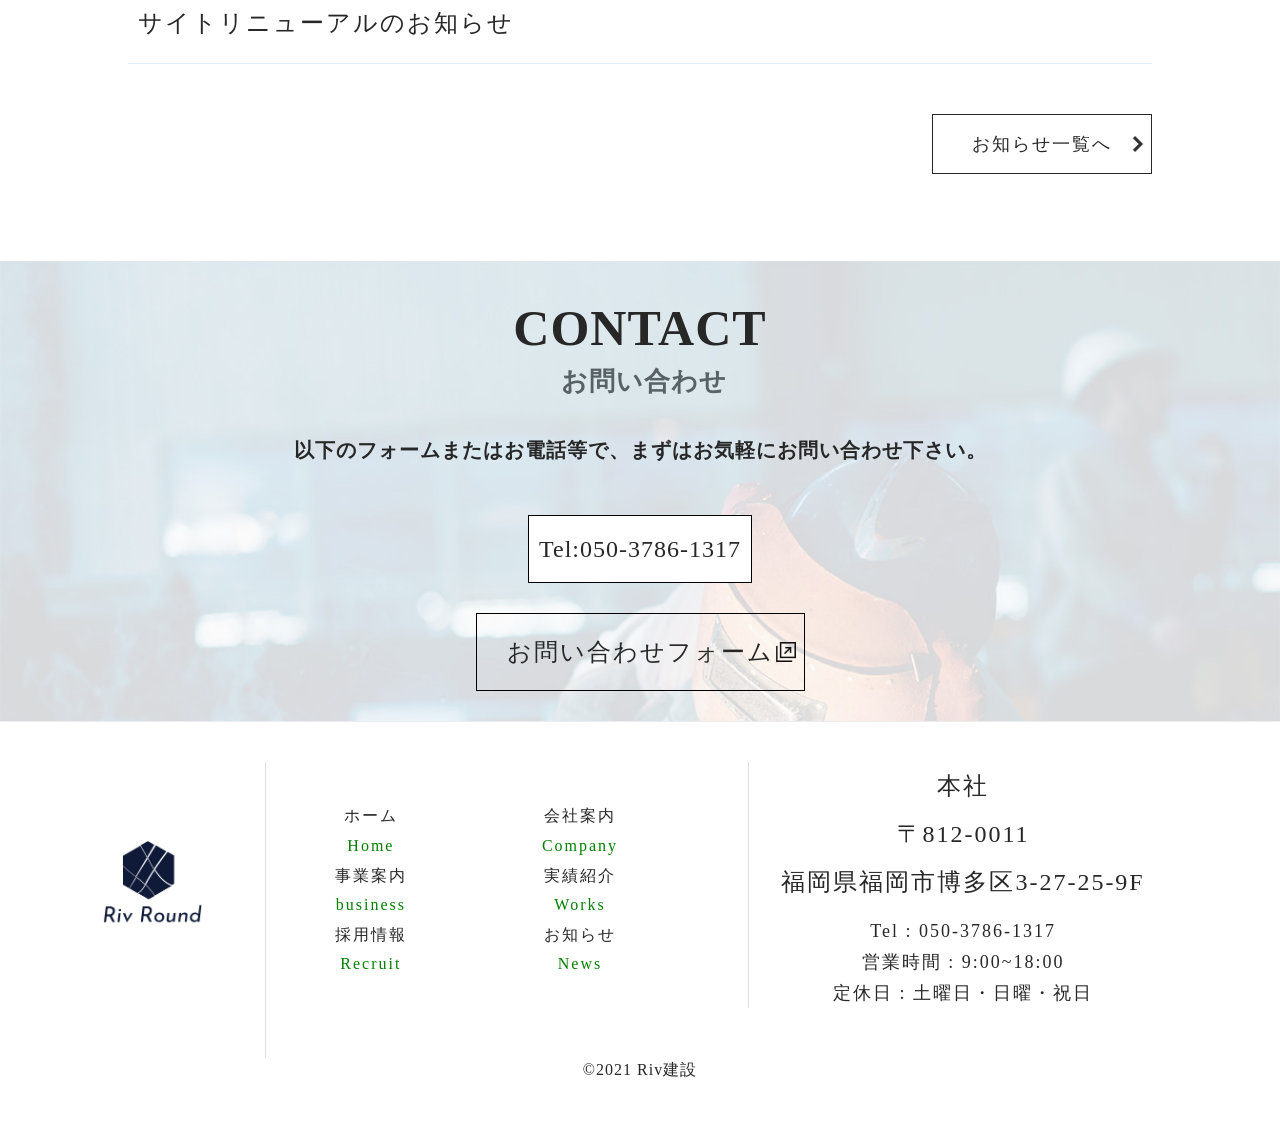
==== commit 7dd32d4a: "title表示" ====
--- a/index.html
+++ b/index.html
@@ -111,7 +111,7 @@
       <!-- /.top-view -->
       <section class="p-services">
         <div class="c-container">
-          <h2 class="p-title clip-js left">
+          <h2 class="p-title appear right">
             <p class="en">services</p>
             <p class="ja">事業案内</p>
           </h2>
@@ -180,7 +180,7 @@
       <!-- /.p-others -->
       <section class="p-works">
         <div class="c-container">
-          <h2 class="p-title clip-js left">
+          <h2 class="p-title appear right">
             <p class="en">works</p>
             <p class="ja">施工実績</p>
           </h2>
@@ -229,7 +229,7 @@
       <!-- /.p-works -->
       <section class="p-news">
         <div class="c-container appear up">
-          <h2 class="p-title clip-js left">
+          <h2 class="p-title appear right">
             <p class="en">news</p>
             <p class="ja">お知らせ</p>
           </h2>
@@ -264,8 +264,8 @@
       </section>
       <!-- /.p-news -->
       <section class="p-contact">
-        <div class="p-contact__wrap appear up">
-          <h2 class="p-title clip-js left">
+        <div class="p-contact__wrap appear right">
+          <h2 class="p-title item">
             <p class="en">CONTACT</p>
             <p class="ja">お問い合わせ</p>
           </h2>
--- a/styles/style.css
+++ b/styles/style.css
@@ -145,12 +145,12 @@
   }
 }
 
-.c-mt, .c-company, .c-business #business01, .c-works #works, .c-recruit .recruit-message, .c-news, .c-news-sl, .c-contact {
+.c-mt, .c-company, .c-business #business01, .c-works #works, .c-recruit .recruit-message, .c-news, .c-news-sl {
   margin-top: 35vh;
 }
 
 @media screen and (min-width: 960px) {
-  .c-mt, .c-company, .c-business #business01, .c-works #works, .c-recruit .recruit-message, .c-news, .c-news-sl, .c-contact {
+  .c-mt, .c-company, .c-business #business01, .c-works #works, .c-recruit .recruit-message, .c-news, .c-news-sl {
     margin-top: 60vh;
   }
 }
@@ -286,8 +286,8 @@
 ******************************************************************/
 body {
   color: #272727;
-  font-family: 'Cormorant Infant', serif;
-  font-family: 'Noto Serif JP', serif;
+  font-family: "Cormorant Infant", serif;
+  font-family: "Noto Serif JP", serif;
   letter-spacing: 1px;
 }
 
@@ -315,11 +315,11 @@
   position: absolute;
   top: 6px;
   right: 0;
-  content: '';
+  content: "";
   display: inline-block;
   height: 12px;
   width: 12px;
-  background-image: url(/images/common/arrow.png);
+  background-image: url(../images/common/arrow.png);
   background-position: center;
   background-size: contain;
   background-repeat: no-repeat;
@@ -341,7 +341,7 @@
   position: absolute;
   top: 4px;
   right: 0;
-  background-image: url(/images/common/icon-tel.png);
+  background-image: url(../images/common/icon-tel.png);
   background-position: center;
   background-repeat: no-repeat;
   background-size: contain;
@@ -354,7 +354,7 @@
   position: absolute;
   top: 4px;
   right: 0;
-  background-image: url(/images/common/icon-link-1-black.png);
+  background-image: url(../images/common/icon-link-1-black.png);
   background-position: center;
   background-repeat: no-repeat;
   background-size: contain;
@@ -367,9 +367,9 @@
 }
 
 .icon-map::before {
-  content: '';
+  content: "";
   display: block;
-  background-image: url(/images/common/icon-map.png);
+  background-image: url(../images/common/icon-map.png);
   background-position: center;
   background-repeat: no-repeat;
   background-size: contain;
@@ -386,11 +386,11 @@
 }
 
 .icon-insta::before {
-  content: '';
+  content: "";
   position: absolute;
   top: 0;
   left: 0;
-  background-image: url(/images/common/icon-insta-gr.png);
+  background-image: url(../images/common/icon-insta-gr.png);
   background-position: center;
   background-repeat: no-repeat;
   background-size: contain;
@@ -412,7 +412,7 @@
 }
 
 .c-topview__img::before {
-  content: '';
+  content: "";
   display: block;
   height: 100%;
   width: 100%;
@@ -480,7 +480,7 @@
   position: absolute;
   top: -60px;
   left: 0;
-  content: '01';
+  content: "01";
   display: inline-block;
   font-size: 100px;
   color: #f7f7f7;
@@ -561,7 +561,7 @@
 }
 
 .more-btn__link::before {
-  content: '';
+  content: "";
   display: block;
   position: absolute;
   top: 0;
@@ -570,10 +570,10 @@
   margin: auto;
   width: 16px;
   height: 16px;
-  -webkit-transition: .3s;
-  transition: .3s;
+  -webkit-transition: 0.3s;
+  transition: 0.3s;
   z-index: 100;
-  background-image: url(/images/common/arrow.png);
+  background-image: url(../images/common/arrow.png);
   background-repeat: no-repeat;
   background-size: contain;
 }
@@ -607,7 +607,7 @@
 }
 
 .more-btn__link.slide-bg:hover::before, .more-btn__link.slide-bg:active::before {
-  background-image: url(/images/common/arrow-rt-wh.png);
+  background-image: url(../images/common/arrow-rt-wh.png);
 }
 
 .more-btn__link.slide-bg:hover span, .more-btn__link.slide-bg:active span {
@@ -672,7 +672,7 @@
   position: absolute;
   top: 0;
   left: 0;
-  content: '';
+  content: "";
   height: 100%;
   width: 100%;
   display: block;
@@ -699,11 +699,11 @@
 }
 
 .p-services__item:nth-of-type(2) .item-tit::before {
-  content: '02';
+  content: "02";
 }
 
 .p-services__item:last-of-type .item-tit::before {
-  content: '03';
+  content: "03";
 }
 
 .p-services__btn {
@@ -728,7 +728,7 @@
   position: absolute;
   top: 0;
   left: 0;
-  background-image: url(/images/home/img_1.jpg);
+  background-image: url(../images/home/img_1.jpg);
   background-size: cover;
   background-repeat: no-repeat;
   background-position: center;
@@ -740,7 +740,7 @@
 }
 
 .p-others__item .bg-img::before {
-  content: '';
+  content: "";
   display: block;
   height: 100%;
   width: 100%;
@@ -761,7 +761,7 @@
 }
 
 .p-others__item:nth-of-type(2) .bg-img {
-  background-image: url(/images/home/img_2.jpg);
+  background-image: url(../images/home/img_2.jpg);
 }
 
 .p-works {
@@ -890,7 +890,7 @@
 
 .p-contact__wrap {
   padding: 30px 5vw;
-  background-image: url(/images/home/bg_contact-wh.jpg);
+  background-image: url(../images/home/bg_contact-wh.jpg);
   background-size: cover;
   text-align: center;
 }
@@ -921,18 +921,18 @@
   right: 8px;
   bottom: 0;
   margin: auto;
-  content: '';
+  content: "";
   display: block;
   height: 20px;
   width: 20px;
-  background-image: url(/images/common/icon-link-1-black.png);
+  background-image: url(../images/common/icon-link-1-black.png);
   background-size: contain;
   background-repeat: no-repeat;
 }
 
 .p-footer {
   padding: 40px 0;
-  border-top: 1px solid #EDEDED;
+  border-top: 1px solid #ededed;
   background-color: #fff;
 }
 
@@ -1014,10 +1014,10 @@
 }
 
 .c-company .c-about__desc th {
-  background: #EDEDED;
+  background: #ededed;
   display: block;
   width: 100%;
-  border-bottom: 1px solid #DDDDDD;
+  border-bottom: 1px solid #dddddd;
 }
 
 .c-company .c-about__desc th span {
@@ -1068,10 +1068,10 @@
 }
 
 .c-company .c-history__desc th {
-  background: #EDEDED;
+  background: #ededed;
   display: block;
   width: 100%;
-  border-bottom: 1px solid #DDDDDD;
+  border-bottom: 1px solid #dddddd;
 }
 
 .c-company .c-history__desc th span {
@@ -1181,7 +1181,7 @@
 
 .c-works__item__tit {
   position: relative;
-  border-bottom: 1px solid #EDEDED;
+  border-bottom: 1px solid #ededed;
   padding-bottom: 10px;
   -webkit-box-ordinal-group: 2;
       -ms-flex-order: 1;
@@ -1334,7 +1334,7 @@
   width: 40px;
   height: 40px;
   border-radius: 100%;
-  border: 1px solid #C4CCD1;
+  border: 1px solid #c4ccd1;
   background: #fff;
   margin: 0 1.3vw;
 }
@@ -1352,7 +1352,7 @@
   content: "";
   position: absolute;
   right: 0;
-  background-image: url(/images/common/arrow.png);
+  background-image: url(../images/common/arrow.png);
   background-position: right center;
   background-repeat: no-repeat;
   background-size: 100% 100%;
@@ -1395,7 +1395,7 @@
 
 .c-news__contents {
   line-height: 2;
-  font-size: .8rem;
+  font-size: 0.8rem;
 }
 
 .c-news__title {
@@ -1429,7 +1429,7 @@
 
 .c-news-sl__link {
   text-align: right;
-  font-size: .8rem;
+  font-size: 0.8rem;
 }
 
 .c-news-sl__link a {
@@ -1442,16 +1442,12 @@
   color: #272727;
 }
 
-.c-contact {
-  padding-top: 40px;
-  background-color: #fff;
-}
-
 .c-contact-text {
   margin-bottom: 30px;
 }
 
 .c-contact .contact-form {
+  margin-bottom: 40px;
   text-align: center;
 }
 
@@ -1627,6 +1623,64 @@
   display: inline-block;
   height: 18px;
   width: 18px;
+  background-image: url(../images/common/arrow.png);
+  background-size: contain;
+  background-repeat: no-repeat;
+}
+
+.c-thanks {
+  margin-top: 100px;
+}
+
+.c-thanks .c-title {
+  text-align: center;
+  font-size: 20px;
+  display: block;
+  margin-bottom: 30px;
+  font-weight: bold;
+}
+
+.c-thanks h3 {
+  margin-bottom: 20px;
+}
+
+.c-thanks-item {
+  margin-bottom: 30px;
+}
+
+.c-thanks-btn {
+  text-align: center;
+  margin: 40px 0;
+  font-size: 18px;
+}
+
+.c-thanks-btn a {
+  position: relative;
+  border: 1px solid #272727;
+  padding: 10px 30px;
+  border-radius: 5px;
+  background-color: #fff;
+  -webkit-transition: all 0.3s;
+  transition: all 0.3s;
+  letter-spacing: 2px;
+}
+
+.c-thanks-btn a:hover {
+  letter-spacing: 5px;
+  -webkit-transition: all 0.3s;
+  transition: all 0.3s;
+}
+
+.c-thanks-btn a::after {
+  position: absolute;
+  top: 0;
+  right: 7px;
+  bottom: 0;
+  margin: auto;
+  content: '';
+  display: inline-block;
+  height: 16px;
+  width: 16px;
   background-image: url(../images/common/arrow.png);
   background-size: contain;
   background-repeat: no-repeat;
@@ -1750,7 +1804,7 @@
 }
 
 .p-header .logo {
-  background-image: url(/images/common/riv_logo_02.png);
+  background-image: url(../images/common/riv_logo_02.png);
   background-size: contain;
   background-position: center;
   background-repeat: no-repeat;
@@ -1760,7 +1814,7 @@
 }
 
 .p-header .logo.inview {
-  background-image: url(/images/common/riv_logo_02.png);
+  background-image: url(../images/common/riv_logo_02.png);
 }
 
 .p-header .mobile-button {
@@ -1770,7 +1824,7 @@
   z-index: 3000;
 }
 
-@media (max-width: 600px) {
+@media (max-width: 599px) {
   .p-header .pc-container {
     display: none;
   }
@@ -1830,6 +1884,9 @@
     display: inline-block;
     margin: 15px 10px 0 20px;
   }
+  .mobile-menu {
+    display: none;
+  }
 }
 
 .mobile-menu {
@@ -1843,7 +1900,6 @@
   -webkit-transition: all 0.5s;
   transition: all 0.5s;
   z-index: 8000;
-  opacity: 0;
 }
 
 .mobile-menu__nav {
@@ -1902,7 +1958,7 @@
   left: 0;
   right: 0;
   margin: auto;
-  content: '';
+  content: "";
   display: block;
   height: 22px;
   width: 22px;
@@ -1914,7 +1970,7 @@
   position: absolute;
   top: 50%;
   right: -13px;
-  content: '';
+  content: "";
   height: 1px;
   width: 20px;
   display: block;
@@ -1922,15 +1978,15 @@
 }
 
 .mobile-menu .contact-btn-item .tel::before {
-  background-image: url(/images/common/tel-white.png);
+  background-image: url(../images/common/tel-white.png);
 }
 
 .mobile-menu .contact-btn-item .mail::before {
-  background-image: url(/images/common/ico-mail-wh.png);
+  background-image: url(../images/common/ico-mail-wh.png);
 }
 
 .mobile-menu .contact-btn-item .insta::before {
-  background-image: url(/images/common/icon-insta-white.png);
+  background-image: url(../images/common/icon-insta-white.png);
 }
 
 .mobile-container {
@@ -1997,7 +2053,6 @@
   transition: all 0.5s;
   -webkit-transform: none;
           transform: none;
-  opacity: 1;
 }
 
 .menu-open.mobile-menu nav li {
@@ -2258,6 +2313,641 @@
           transform: translate(0);
 }
 
+.cls-1,
+.cls-2 {
+  fill: none;
+  stroke-miterlimit: 10;
+}
+
+.cls-1 {
+  stroke: #231815;
+}
+
+.cls-2 {
+  stroke: #232339;
+}
+
+.svg-animation {
+  display: none;
+}
+
+.pace-running {
+  opacity: 0;
+}
+
+.pace-running .superwrapper {
+  opacity: 0;
+}
+
+.pace-done .svg-animation {
+  position: fixed;
+  top: 0;
+  left: 0;
+  right: 0;
+  bottom: 0;
+  z-index: 99999;
+  background-color: white;
+  display: -webkit-box;
+  display: -ms-flexbox;
+  display: flex;
+  -webkit-box-pack: center;
+      -ms-flex-pack: center;
+          justify-content: center;
+  -webkit-box-align: center;
+      -ms-flex-align: center;
+          align-items: center;
+  -webkit-animation: byeOpening 5.5s forwards;
+          animation: byeOpening 5.5s forwards;
+  padding: 0 10vw;
+}
+
+.pace-done .svg-animation .svg-inner {
+  padding: 20px;
+}
+
+.pace-done .svg-animation .svg-inner svg {
+  height: 100%;
+  width: 100%;
+}
+
+@media (min-width: 600px) {
+  svg {
+    width: 50%;
+  }
+}
+
+@-webkit-keyframes byeOpening {
+  50% {
+    opacity: 1;
+  }
+  80% {
+    opacity: 0;
+    display: none;
+  }
+  100% {
+    opacity: 0;
+    display: none;
+    z-index: -1;
+  }
+}
+
+@keyframes byeOpening {
+  50% {
+    opacity: 1;
+  }
+  80% {
+    opacity: 0;
+    display: none;
+  }
+  100% {
+    opacity: 0;
+    display: none;
+    z-index: -1;
+  }
+}
+
+#wrap_all path:nth-child(1) {
+  fill: #090933;
+  stroke: #666666;
+  stroke-width: 2px;
+  -webkit-animation: svg 3s ease-in both;
+          animation: svg 3s ease-in both;
+  -webkit-animation-delay: 0.1s;
+          animation-delay: 0.1s;
+}
+
+#wrap_all path:nth-child(2) {
+  fill: #090933;
+  stroke: #666666;
+  stroke-width: 2px;
+  -webkit-animation: svg 3s ease-in both;
+          animation: svg 3s ease-in both;
+  -webkit-animation-delay: 0.2s;
+          animation-delay: 0.2s;
+}
+
+#wrap_all path:nth-child(3) {
+  fill: #090933;
+  stroke: #666666;
+  stroke-width: 2px;
+  -webkit-animation: svg 3s ease-in both;
+          animation: svg 3s ease-in both;
+  -webkit-animation-delay: 0.3s;
+          animation-delay: 0.3s;
+}
+
+#wrap_all path:nth-child(4) {
+  fill: #090933;
+  stroke: #666666;
+  stroke-width: 2px;
+  -webkit-animation: svg 3s ease-in both;
+          animation: svg 3s ease-in both;
+  -webkit-animation-delay: 0.4s;
+          animation-delay: 0.4s;
+}
+
+#wrap_all path:nth-child(5) {
+  fill: #090933;
+  stroke: #666666;
+  stroke-width: 2px;
+  -webkit-animation: svg 3s ease-in both;
+          animation: svg 3s ease-in both;
+  -webkit-animation-delay: 0.5s;
+          animation-delay: 0.5s;
+}
+
+#wrap_all path:nth-child(6) {
+  fill: #090933;
+  stroke: #666666;
+  stroke-width: 2px;
+  -webkit-animation: svg 3s ease-in both;
+          animation: svg 3s ease-in both;
+  -webkit-animation-delay: 0.6s;
+          animation-delay: 0.6s;
+}
+
+#wrap_all path:nth-child(7) {
+  fill: #090933;
+  stroke: #666666;
+  stroke-width: 2px;
+  -webkit-animation: svg 3s ease-in both;
+          animation: svg 3s ease-in both;
+  -webkit-animation-delay: 0.7s;
+          animation-delay: 0.7s;
+}
+
+#wrap_all path:nth-child(8) {
+  fill: #090933;
+  stroke: #666666;
+  stroke-width: 2px;
+  -webkit-animation: svg 3s ease-in both;
+          animation: svg 3s ease-in both;
+  -webkit-animation-delay: 0.8s;
+          animation-delay: 0.8s;
+}
+
+#wrap_all path:nth-child(9) {
+  fill: #090933;
+  stroke: #666666;
+  stroke-width: 2px;
+  -webkit-animation: svg 3s ease-in both;
+          animation: svg 3s ease-in both;
+  -webkit-animation-delay: 0.9s;
+          animation-delay: 0.9s;
+}
+
+#wrap_all path:nth-child(10) {
+  fill: #090933;
+  stroke: #666666;
+  stroke-width: 2px;
+  -webkit-animation: svg 3s ease-in both;
+          animation: svg 3s ease-in both;
+  -webkit-animation-delay: 1s;
+          animation-delay: 1s;
+}
+
+#wrap_all path:nth-child(11) {
+  fill: #090933;
+  stroke: #666666;
+  stroke-width: 2px;
+  -webkit-animation: svg 3s ease-in both;
+          animation: svg 3s ease-in both;
+  -webkit-animation-delay: 1.1s;
+          animation-delay: 1.1s;
+}
+
+#wrap_all path:nth-child(12) {
+  fill: #090933;
+  stroke: #666666;
+  stroke-width: 2px;
+  -webkit-animation: svg 3s ease-in both;
+          animation: svg 3s ease-in both;
+  -webkit-animation-delay: 1.2s;
+          animation-delay: 1.2s;
+}
+
+#wrap_all path:nth-child(13) {
+  fill: #090933;
+  stroke: #666666;
+  stroke-width: 2px;
+  -webkit-animation: svg 3s ease-in both;
+          animation: svg 3s ease-in both;
+  -webkit-animation-delay: 1.3s;
+          animation-delay: 1.3s;
+}
+
+#wrap_all path:nth-child(14) {
+  fill: #090933;
+  stroke: #666666;
+  stroke-width: 2px;
+  -webkit-animation: svg 3s ease-in both;
+          animation: svg 3s ease-in both;
+  -webkit-animation-delay: 1.4s;
+          animation-delay: 1.4s;
+}
+
+#wrap_all path:nth-child(15) {
+  fill: #090933;
+  stroke: #666666;
+  stroke-width: 2px;
+  -webkit-animation: svg 3s ease-in both;
+          animation: svg 3s ease-in both;
+  -webkit-animation-delay: 1.5s;
+          animation-delay: 1.5s;
+}
+
+#wrap_all path:nth-child(16) {
+  fill: #090933;
+  stroke: #666666;
+  stroke-width: 2px;
+  -webkit-animation: svg 3s ease-in both;
+          animation: svg 3s ease-in both;
+  -webkit-animation-delay: 1.6s;
+          animation-delay: 1.6s;
+}
+
+#wrap_all path:nth-child(17) {
+  fill: #090933;
+  stroke: #666666;
+  stroke-width: 2px;
+  -webkit-animation: svg 3s ease-in both;
+          animation: svg 3s ease-in both;
+  -webkit-animation-delay: 1.7s;
+          animation-delay: 1.7s;
+}
+
+#wrap_all path:nth-child(18) {
+  fill: #090933;
+  stroke: #666666;
+  stroke-width: 2px;
+  -webkit-animation: svg 3s ease-in both;
+          animation: svg 3s ease-in both;
+  -webkit-animation-delay: 1.8s;
+          animation-delay: 1.8s;
+}
+
+#wrap_all path:nth-child(19) {
+  fill: #090933;
+  stroke: #666666;
+  stroke-width: 2px;
+  -webkit-animation: svg 3s ease-in both;
+          animation: svg 3s ease-in both;
+  -webkit-animation-delay: 1.9s;
+          animation-delay: 1.9s;
+}
+
+#wrap_all path:nth-child(20) {
+  fill: #090933;
+  stroke: #666666;
+  stroke-width: 2px;
+  -webkit-animation: svg 3s ease-in both;
+          animation: svg 3s ease-in both;
+  -webkit-animation-delay: 2s;
+          animation-delay: 2s;
+}
+
+#wrap_all path:nth-child(21) {
+  fill: #090933;
+  stroke: #666666;
+  stroke-width: 2px;
+  -webkit-animation: svg 3s ease-in both;
+          animation: svg 3s ease-in both;
+  -webkit-animation-delay: 2.1s;
+          animation-delay: 2.1s;
+}
+
+#wrap_all path:nth-child(22) {
+  fill: #090933;
+  stroke: #666666;
+  stroke-width: 2px;
+  -webkit-animation: svg 3s ease-in both;
+          animation: svg 3s ease-in both;
+  -webkit-animation-delay: 2.2s;
+          animation-delay: 2.2s;
+}
+
+#wrap_all path:nth-child(23) {
+  fill: #090933;
+  stroke: #666666;
+  stroke-width: 2px;
+  -webkit-animation: svg 3s ease-in both;
+          animation: svg 3s ease-in both;
+  -webkit-animation-delay: 2.3s;
+          animation-delay: 2.3s;
+}
+
+#wrap_all path:nth-child(24) {
+  fill: #090933;
+  stroke: #666666;
+  stroke-width: 2px;
+  -webkit-animation: svg 3s ease-in both;
+          animation: svg 3s ease-in both;
+  -webkit-animation-delay: 2.4s;
+          animation-delay: 2.4s;
+}
+
+#wrap_all path:nth-child(25) {
+  fill: #090933;
+  stroke: #666666;
+  stroke-width: 2px;
+  -webkit-animation: svg 3s ease-in both;
+          animation: svg 3s ease-in both;
+  -webkit-animation-delay: 2.5s;
+          animation-delay: 2.5s;
+}
+
+#wrap_all path:nth-child(26) {
+  fill: #090933;
+  stroke: #666666;
+  stroke-width: 2px;
+  -webkit-animation: svg 3s ease-in both;
+          animation: svg 3s ease-in both;
+  -webkit-animation-delay: 2.6s;
+          animation-delay: 2.6s;
+}
+
+#wrap_all path:nth-child(27) {
+  fill: #090933;
+  stroke: #666666;
+  stroke-width: 2px;
+  -webkit-animation: svg 3s ease-in both;
+          animation: svg 3s ease-in both;
+  -webkit-animation-delay: 2.7s;
+          animation-delay: 2.7s;
+}
+
+#wrap_all path:nth-child(28) {
+  fill: #090933;
+  stroke: #666666;
+  stroke-width: 2px;
+  -webkit-animation: svg 3s ease-in both;
+          animation: svg 3s ease-in both;
+  -webkit-animation-delay: 2.8s;
+          animation-delay: 2.8s;
+}
+
+#wrap_all path:nth-child(29) {
+  fill: #090933;
+  stroke: #666666;
+  stroke-width: 2px;
+  -webkit-animation: svg 3s ease-in both;
+          animation: svg 3s ease-in both;
+  -webkit-animation-delay: 2.9s;
+          animation-delay: 2.9s;
+}
+
+#wrap_all path:nth-child(30) {
+  fill: #090933;
+  stroke: #666666;
+  stroke-width: 2px;
+  -webkit-animation: svg 3s ease-in both;
+          animation: svg 3s ease-in both;
+  -webkit-animation-delay: 3s;
+          animation-delay: 3s;
+}
+
+#wrap_all path:nth-child(31) {
+  fill: #090933;
+  stroke: #666666;
+  stroke-width: 2px;
+  -webkit-animation: svg 3s ease-in both;
+          animation: svg 3s ease-in both;
+  -webkit-animation-delay: 3.1s;
+          animation-delay: 3.1s;
+}
+
+#wrap_all path:nth-child(32) {
+  fill: #090933;
+  stroke: #666666;
+  stroke-width: 2px;
+  -webkit-animation: svg 3s ease-in both;
+          animation: svg 3s ease-in both;
+  -webkit-animation-delay: 3.2s;
+          animation-delay: 3.2s;
+}
+
+#wrap_all path:nth-child(33) {
+  fill: #090933;
+  stroke: #666666;
+  stroke-width: 2px;
+  -webkit-animation: svg 3s ease-in both;
+          animation: svg 3s ease-in both;
+  -webkit-animation-delay: 3.3s;
+          animation-delay: 3.3s;
+}
+
+#wrap_all path:nth-child(34) {
+  fill: #090933;
+  stroke: #666666;
+  stroke-width: 2px;
+  -webkit-animation: svg 3s ease-in both;
+          animation: svg 3s ease-in both;
+  -webkit-animation-delay: 3.4s;
+          animation-delay: 3.4s;
+}
+
+#wrap_all path:nth-child(35) {
+  fill: #090933;
+  stroke: #666666;
+  stroke-width: 2px;
+  -webkit-animation: svg 3s ease-in both;
+          animation: svg 3s ease-in both;
+  -webkit-animation-delay: 3.5s;
+          animation-delay: 3.5s;
+}
+
+#wrap_all path:nth-child(36) {
+  fill: #090933;
+  stroke: #666666;
+  stroke-width: 2px;
+  -webkit-animation: svg 3s ease-in both;
+          animation: svg 3s ease-in both;
+  -webkit-animation-delay: 3.6s;
+          animation-delay: 3.6s;
+}
+
+#wrap_all path:nth-child(37) {
+  fill: #090933;
+  stroke: #666666;
+  stroke-width: 2px;
+  -webkit-animation: svg 3s ease-in both;
+          animation: svg 3s ease-in both;
+  -webkit-animation-delay: 3.7s;
+          animation-delay: 3.7s;
+}
+
+#wrap_all path:nth-child(38) {
+  fill: #090933;
+  stroke: #666666;
+  stroke-width: 2px;
+  -webkit-animation: svg 3s ease-in both;
+          animation: svg 3s ease-in both;
+  -webkit-animation-delay: 3.8s;
+          animation-delay: 3.8s;
+}
+
+#wrap_all path:nth-child(39) {
+  fill: #090933;
+  stroke: #666666;
+  stroke-width: 2px;
+  -webkit-animation: svg 3s ease-in both;
+          animation: svg 3s ease-in both;
+  -webkit-animation-delay: 3.9s;
+          animation-delay: 3.9s;
+}
+
+#wrap_all path:nth-child(40) {
+  fill: #090933;
+  stroke: #666666;
+  stroke-width: 2px;
+  -webkit-animation: svg 3s ease-in both;
+          animation: svg 3s ease-in both;
+  -webkit-animation-delay: 4s;
+          animation-delay: 4s;
+}
+
+#wrap_all path:nth-child(41) {
+  fill: #090933;
+  stroke: #666666;
+  stroke-width: 2px;
+  -webkit-animation: svg 3s ease-in both;
+          animation: svg 3s ease-in both;
+  -webkit-animation-delay: 4.1s;
+          animation-delay: 4.1s;
+}
+
+#wrap_all path:nth-child(42) {
+  fill: #090933;
+  stroke: #666666;
+  stroke-width: 2px;
+  -webkit-animation: svg 3s ease-in both;
+          animation: svg 3s ease-in both;
+  -webkit-animation-delay: 4.2s;
+          animation-delay: 4.2s;
+}
+
+#wrap_all path:nth-child(43) {
+  fill: #090933;
+  stroke: #666666;
+  stroke-width: 2px;
+  -webkit-animation: svg 3s ease-in both;
+          animation: svg 3s ease-in both;
+  -webkit-animation-delay: 4.3s;
+          animation-delay: 4.3s;
+}
+
+#wrap_all path:nth-child(44) {
+  fill: #090933;
+  stroke: #666666;
+  stroke-width: 2px;
+  -webkit-animation: svg 3s ease-in both;
+          animation: svg 3s ease-in both;
+  -webkit-animation-delay: 4.4s;
+          animation-delay: 4.4s;
+}
+
+#wrap_all path:nth-child(45) {
+  fill: #090933;
+  stroke: #666666;
+  stroke-width: 2px;
+  -webkit-animation: svg 3s ease-in both;
+          animation: svg 3s ease-in both;
+  -webkit-animation-delay: 4.5s;
+          animation-delay: 4.5s;
+}
+
+#wrap_all path:nth-child(46) {
+  fill: #090933;
+  stroke: #666666;
+  stroke-width: 2px;
+  -webkit-animation: svg 3s ease-in both;
+          animation: svg 3s ease-in both;
+  -webkit-animation-delay: 4.6s;
+          animation-delay: 4.6s;
+}
+
+#wrap_all path:nth-child(47) {
+  fill: #090933;
+  stroke: #666666;
+  stroke-width: 2px;
+  -webkit-animation: svg 3s ease-in both;
+          animation: svg 3s ease-in both;
+  -webkit-animation-delay: 4.7s;
+          animation-delay: 4.7s;
+}
+
+#wrap_all path:nth-child(48) {
+  fill: #090933;
+  stroke: #666666;
+  stroke-width: 2px;
+  -webkit-animation: svg 3s ease-in both;
+          animation: svg 3s ease-in both;
+  -webkit-animation-delay: 4.8s;
+          animation-delay: 4.8s;
+}
+
+#wrap_all path:nth-child(49) {
+  fill: #090933;
+  stroke: #666666;
+  stroke-width: 2px;
+  -webkit-animation: svg 3s ease-in both;
+          animation: svg 3s ease-in both;
+  -webkit-animation-delay: 4.9s;
+          animation-delay: 4.9s;
+}
+
+#wrap_all path {
+  fill: #eb0d0d;
+  stroke: #999595;
+  stroke-width: 2px;
+  -webkit-animation: svg 5s ease-in both;
+          animation: svg 5s ease-in both;
+}
+
+@-webkit-keyframes svg {
+  0% {
+    fill: transparent;
+    stroke-dasharray: 2000px;
+    stroke-dashoffset: 2000px;
+  }
+  20% {
+    stroke-dashoffset: 000;
+  }
+  30% {
+    fill: transparent;
+  }
+  70% {
+    fill: #090933;
+    stroke: transparent;
+  }
+  100% {
+    fill: #090933;
+    stroke: transparent;
+  }
+}
+
+@keyframes svg {
+  0% {
+    fill: transparent;
+    stroke-dasharray: 2000px;
+    stroke-dashoffset: 2000px;
+  }
+  20% {
+    stroke-dashoffset: 000;
+  }
+  30% {
+    fill: transparent;
+  }
+  70% {
+    fill: #090933;
+    stroke: transparent;
+  }
+  100% {
+    fill: #090933;
+    stroke: transparent;
+  }
+}
+
 .appear.up .item {
   -webkit-transform: translateY(20px);
           transform: translateY(20px);
@@ -2728,7 +3418,7 @@
 }
 
 .cover-slide::after {
-  content: '';
+  content: "";
   position: absolute;
   z-index: 2;
   top: 0;
@@ -2877,7 +3567,7 @@
 }
 
 .hover-darken::before {
-  content: '';
+  content: "";
   position: absolute;
   top: 0;
   left: 0;
@@ -2908,7 +3598,7 @@
 }
 
 .bg-img-zoom {
-  background-image: url(images/image-1.jpg);
+  background-image: url(../images/image-1.jpg);
   background-repeat: no-repeat;
   background-position: center;
   background-size: cover;
@@ -2921,7 +3611,7 @@
 
 .img-bg50::before {
   display: block;
-  content: '';
+  content: "";
   padding-top: 50%;
 }
 
@@ -2996,7 +3686,7 @@
   width: 20px;
   height: 20px;
   margin: 0 auto;
-  background: url(/images/common/loading.gif);
+  background: url(../images/common/loading.gif);
   background-size: cover;
 }
 
@@ -3040,9 +3730,9 @@
   right: 0;
   bottom: 0;
   margin: auto;
-  content: '';
+  content: "";
   display: block;
-  background-image: url(/images/common/prev.png);
+  background-image: url(../images/common/prev.png);
   background-size: contain;
   background-repeat: no-repeat;
   width: 30px;
@@ -3069,9 +3759,9 @@
   left: 0;
   bottom: 0;
   margin: auto;
-  content: '';
+  content: "";
   display: block;
-  background-image: url(/images/common/next.png);
+  background-image: url(../images/common/next.png);
   background-size: contain;
   background-repeat: no-repeat;
   width: 30px;
@@ -3128,7 +3818,7 @@
   float: right;
   width: 30px;
   height: 30px;
-  background: url(/images/common/close.png) top right no-repeat;
+  background: url(../images/common/close.png) top right no-repeat;
   text-align: right;
   outline: none;
   filter: progid:DXImageTransform.Microsoft.Alpha(Opacity=70);
